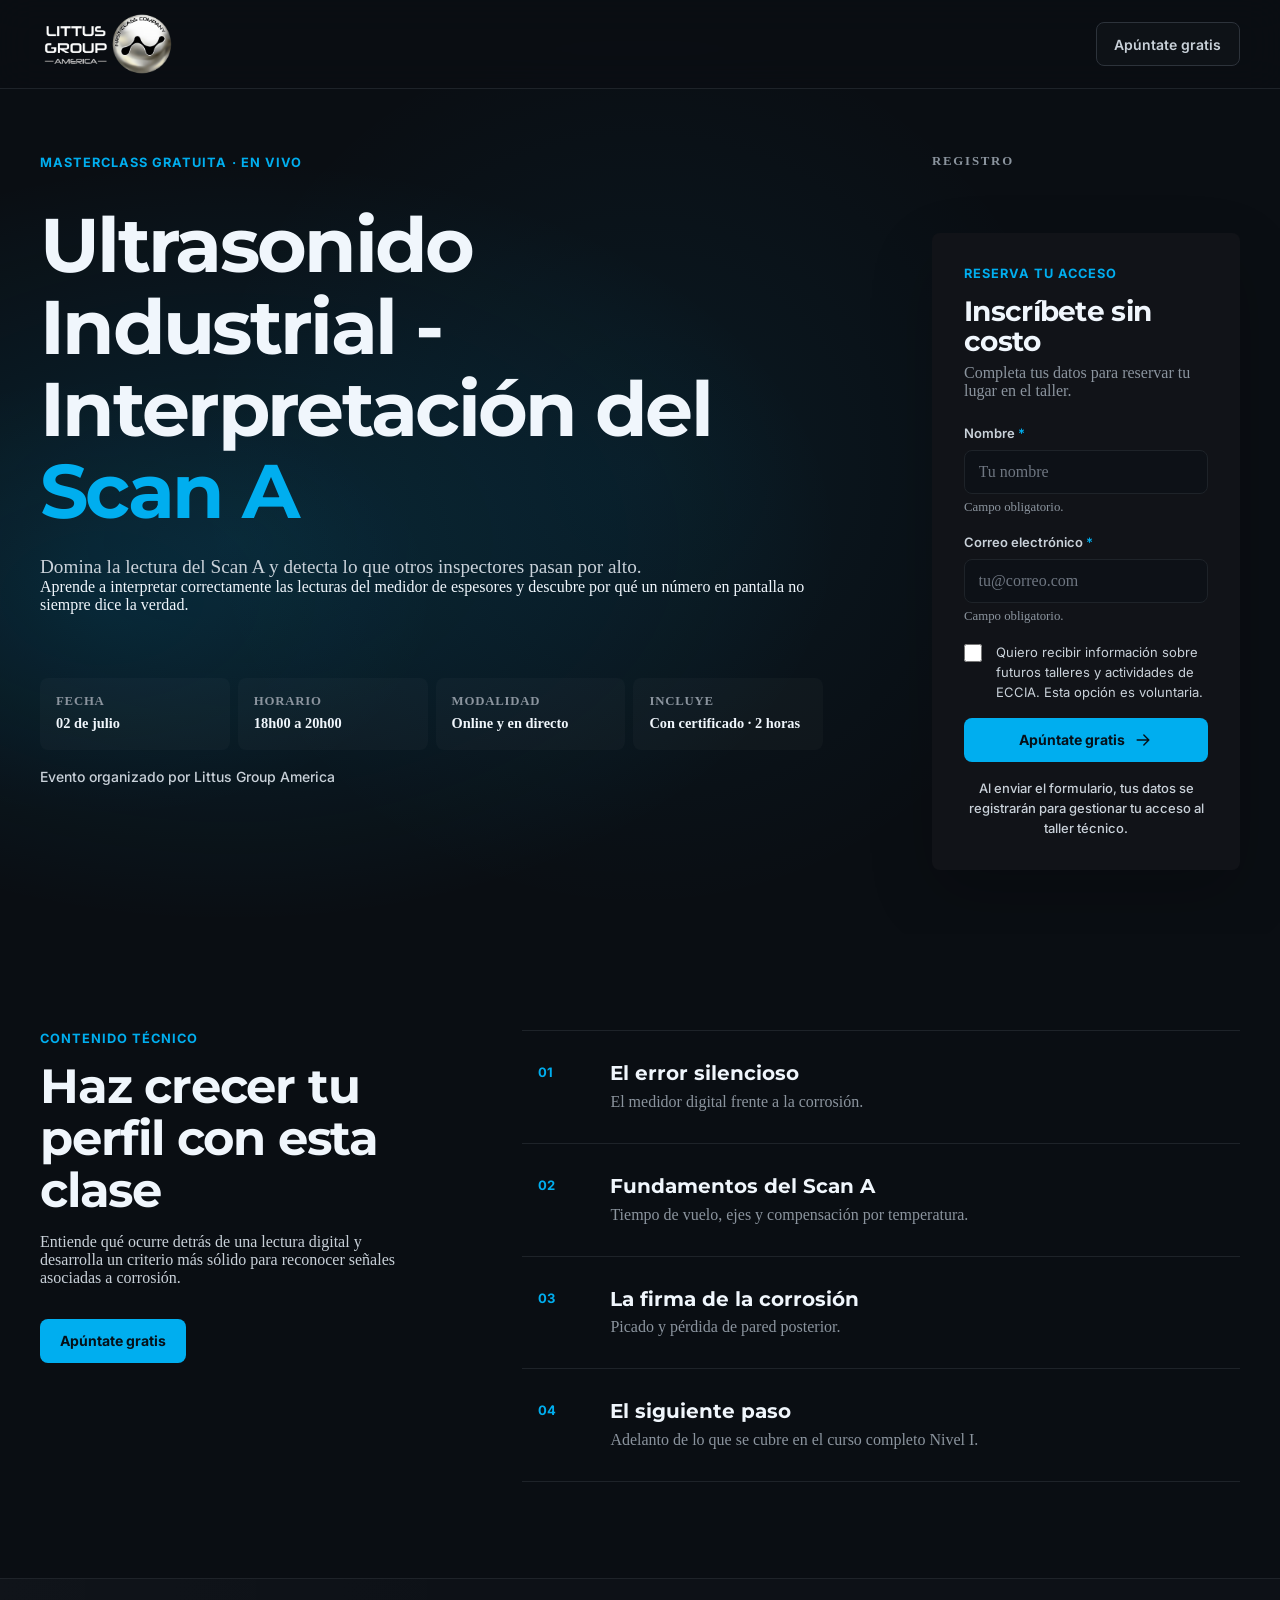
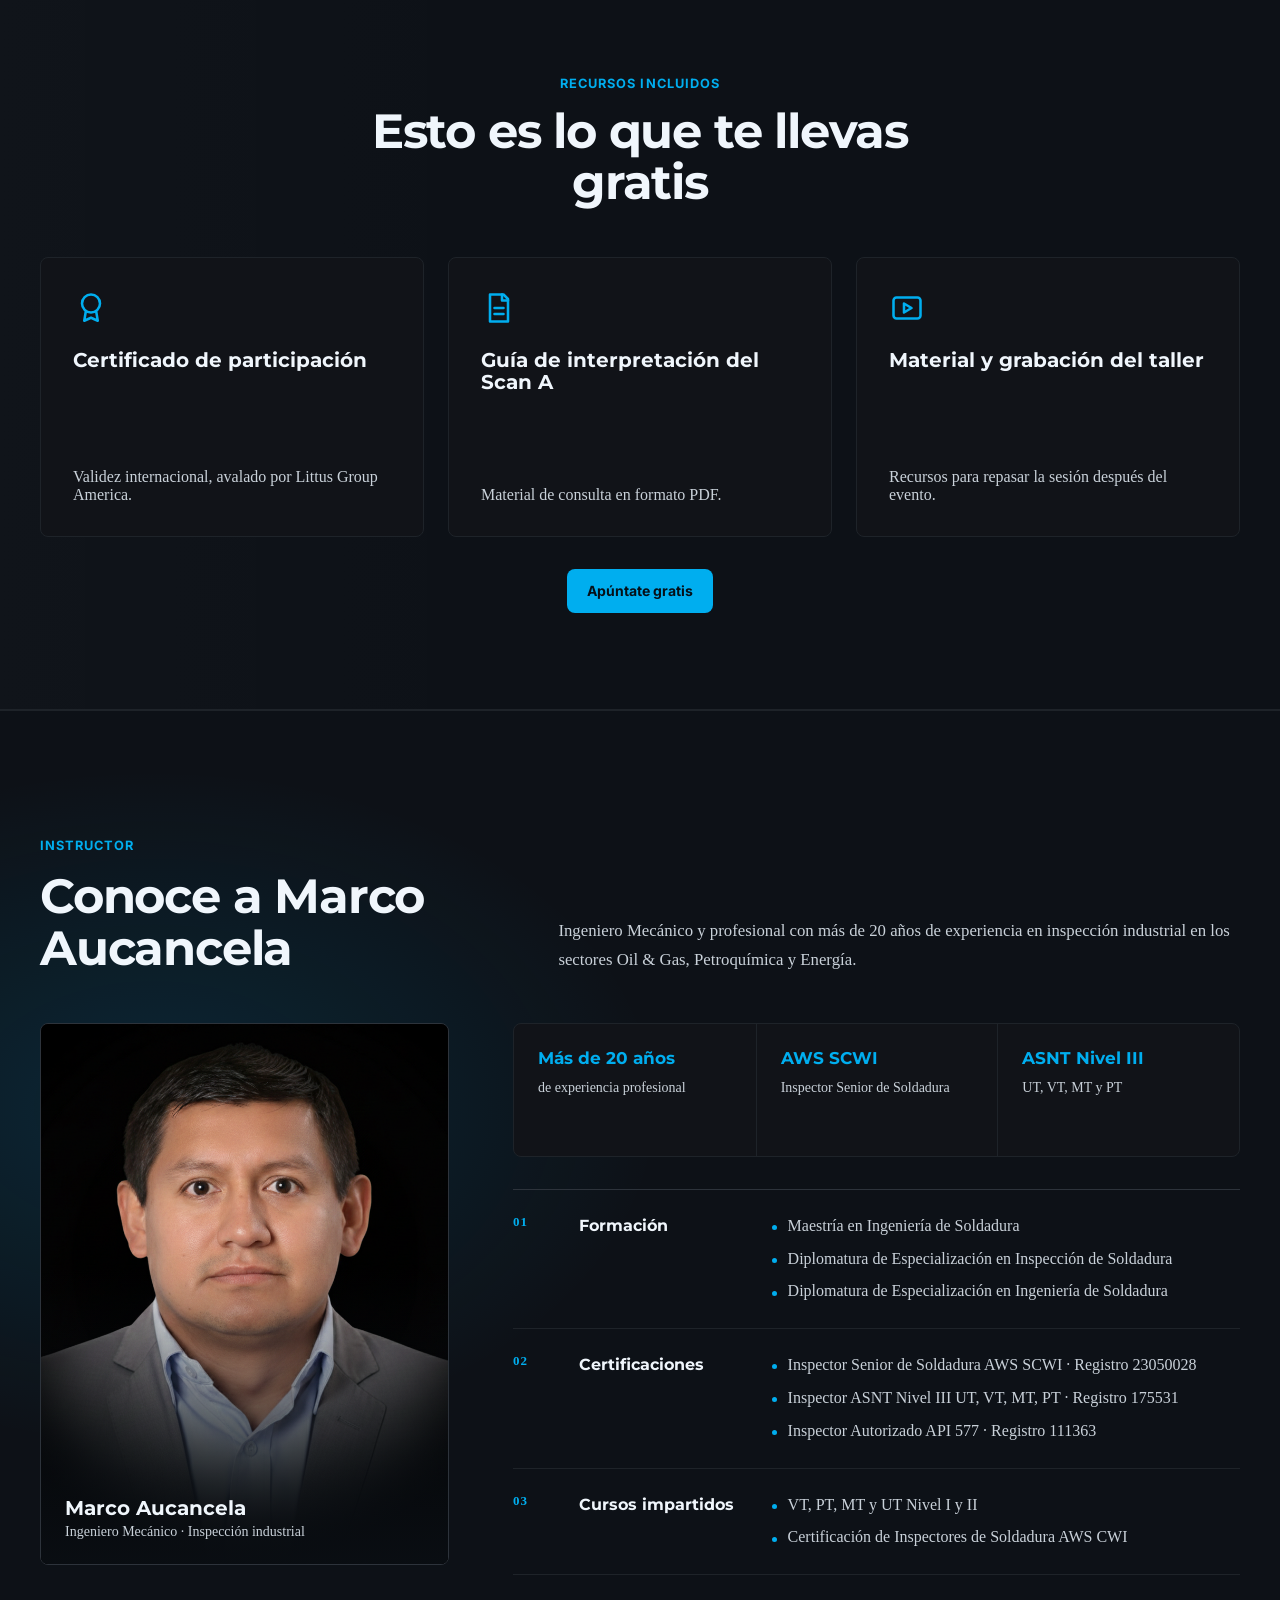
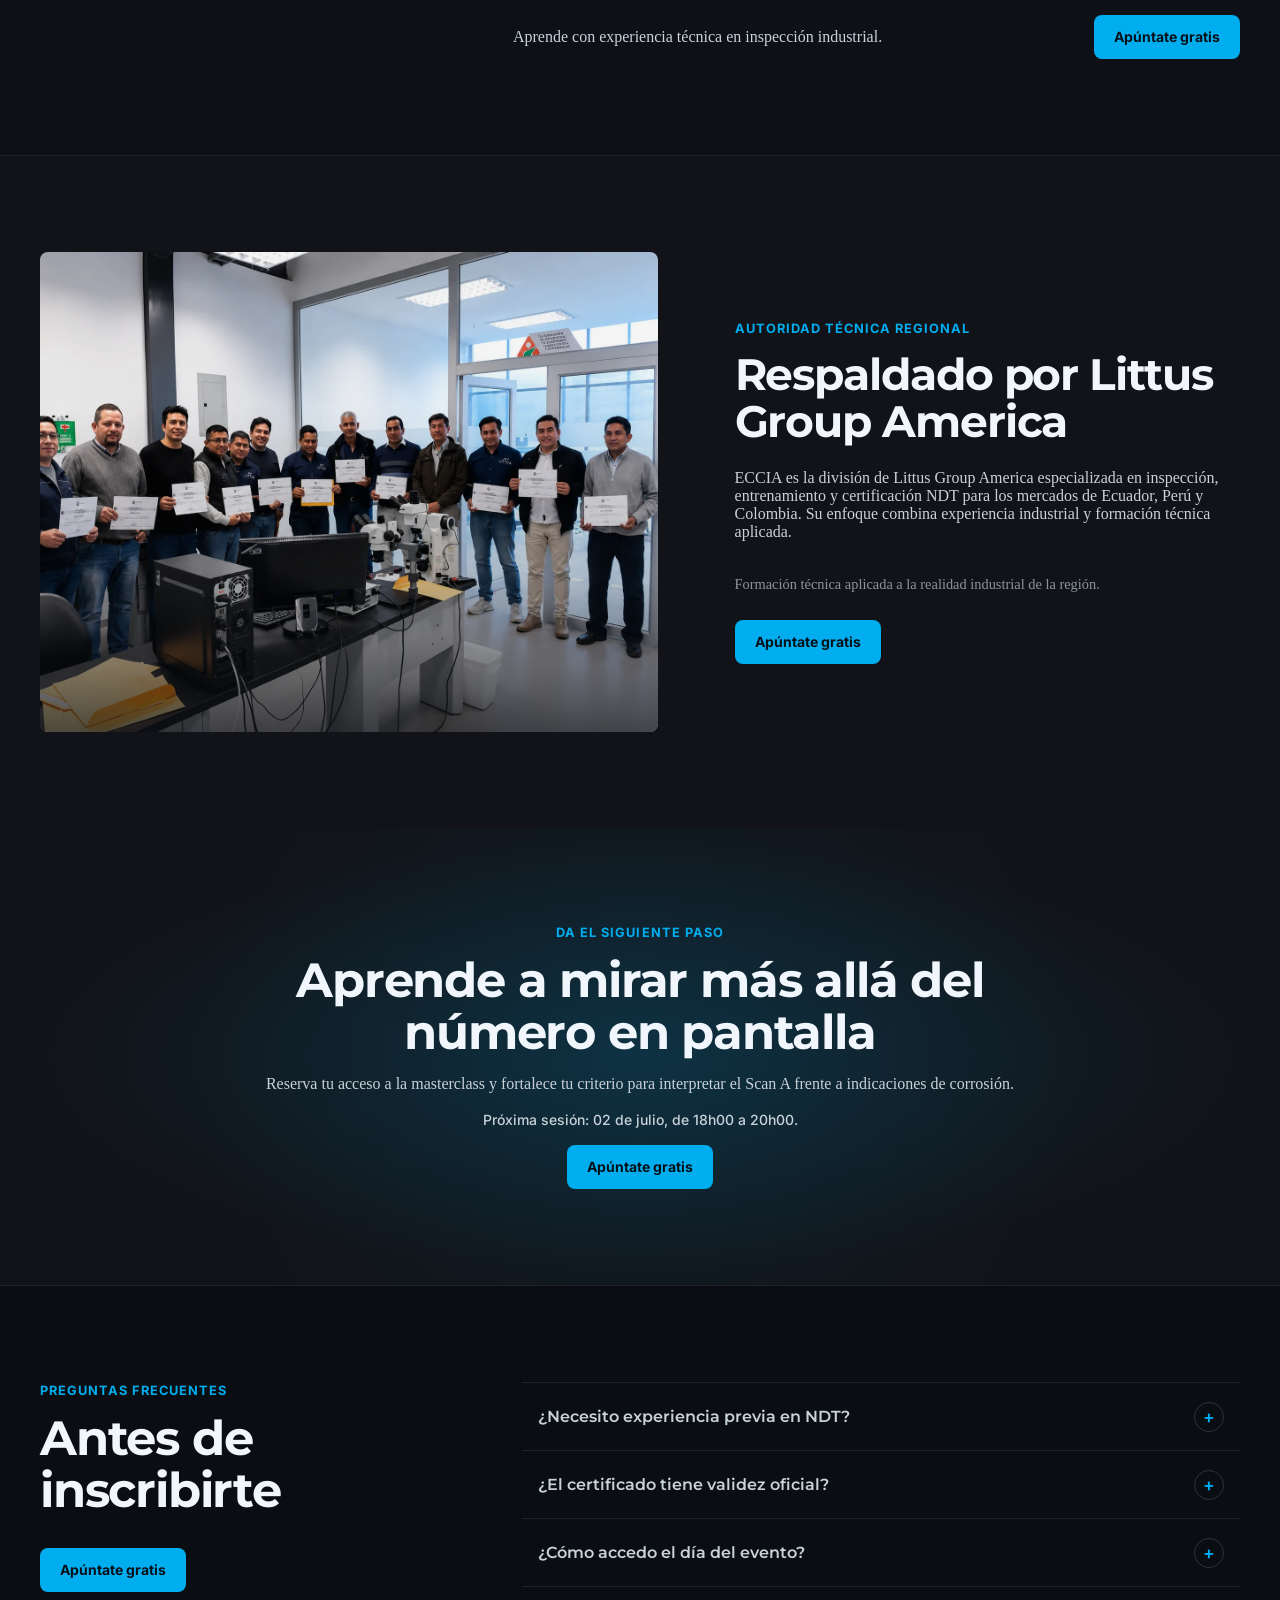
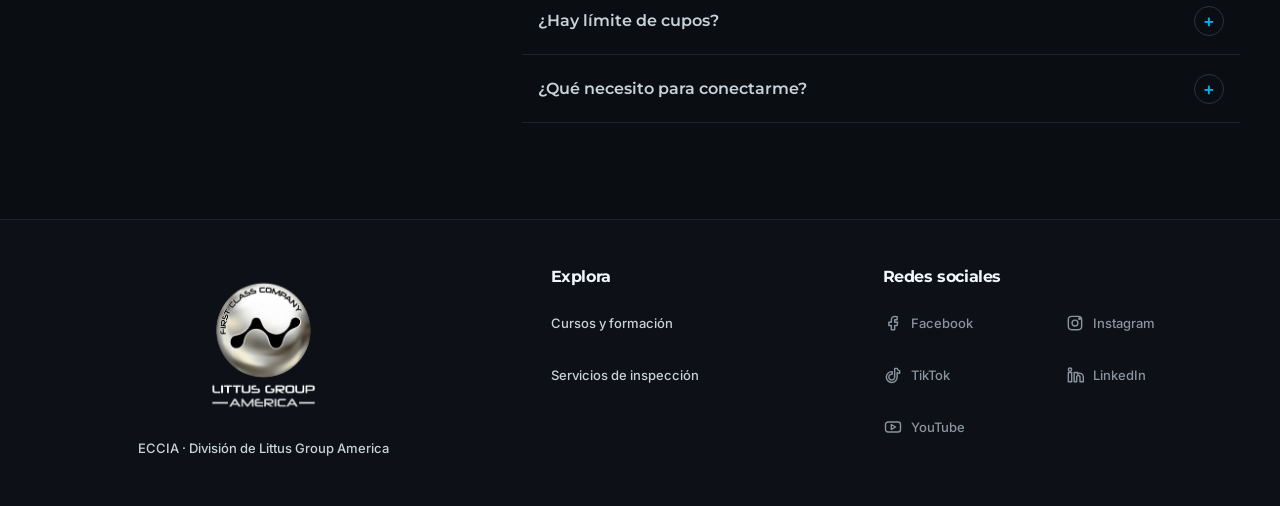
==== public/index.html @ a29306ec "crear clase para logo de footer, centrar en el div" ====
<!doctype html>
<html lang="es">
  <head>
    <meta charset="UTF-8" />
    <meta name="viewport" content="width=device-width, initial-scale=1" />
    <meta
      name="description"
      content="Ultrasonido - Interpretación del Scan A: taller técnico gratuito de ECCIA sobre medición de espesores frente a corrosión."
    />
    <title>Masterclass Ultrasonido</title>
    <link rel="icon" href="brand/assets/logo.ico" />
    <link rel="preconnect" href="https://fonts.googleapis.com" />
    <link rel="preconnect" href="https://fonts.gstatic.com" crossorigin />
    <link
      href="https://fonts.googleapis.com/css2?family=Inter:wght@400;500;600;700&family=Montserrat:wght@600;700;800&family=Lato:wght@300;400;700&display=swap"
      rel="stylesheet"
    />
    <link rel="stylesheet" href="brand/tokens.css" />
    <link rel="stylesheet" href="brand/components.css" />
    <link rel="stylesheet" href="styles.css" />
    <script src="app.js" defer></script>
  </head>
  <body>
    <a class="skip-link" href="#contenido-principal">Saltar al contenido</a>

    <header class="site-header">
      <div class="container header-inner">
        <a class="brand-mark" href="#hero" aria-label="ECCIA, inicio">
          <img
            class="brand-logo"
            src="brand/assets/logo-dark2.png"
            alt="ECCIA, división de Littus Group America"
            width="300"
            height="112"
          />
        </a>
        <a class="btn-secondary header-cta" href="#inscripcion">Apúntate gratis</a>
      </div>
    </header>

    <main id="contenido-principal" tabindex="-1">
      <section class="hero hero-surface spotlight" id="hero" data-spotlight>
        <div class="container hero-editorial">
          <div class="hero-copy">
            <p class="section-eyebrow">Masterclass gratuita · En vivo</p>
            <div class="hero-title-lockup">
              <h1>Ultrasonido Industrial - Interpretación del <span>Scan A</span></h1>
              <p class="hero-lead">
                Domina la lectura del Scan A y detecta lo que otros inspectores
                pasan por alto.
              </p>
              <p>
                Aprende a interpretar correctamente las lecturas del medidor de
                espesores y descubre por qué un número en pantalla no siempre
                dice la verdad.
              </p>
            </div>

            <ul class="hero-metrics" aria-label="Datos principales del taller técnico">
              <li>
                <span>Fecha</span>
                <strong>02 de julio</strong>
              </li>
              <li>
                <span>Horario</span>
                <strong>18h00 a 20h00</strong>
              </li>
              <li>
                <span>Modalidad</span>
                <strong>Online y en directo</strong>
              </li>
              <li>
                <span>Incluye</span>
                <strong>Con certificado · 2 horas</strong>
              </li>
            </ul>
            <p class="authority-line">Evento organizado por Littus Group America</p>
          </div>

          <aside class="registration-rail" aria-labelledby="form-title">
            <div class="registration-card">
              <p class="form-kicker">Reserva tu acceso</p>
              <h2 id="form-title">Inscríbete sin costo</h2>
              <p>Completa tus datos para reservar tu lugar en el taller.</p>

              <form id="inscripcion" aria-describedby="form-note" novalidate>
                <div class="field">
                  <label for="nombre">
                    Nombre <span class="required-mark" aria-hidden="true">*</span>
                  </label>
                  <input
                    class="input"
                    id="nombre"
                    name="nombre"
                    type="text"
                    autocomplete="name"
                    aria-describedby="nombre-help"
                    placeholder="Tu nombre"
                    required
                  />
                  <p class="field-help" id="nombre-help">Campo obligatorio.</p>
                </div>
                <div class="field">
                  <label for="correo">
                    Correo electrónico
                    <span class="required-mark" aria-hidden="true">*</span>
                  </label>
                  <input
                    class="input"
                    id="correo"
                    name="correo"
                    type="email"
                    autocomplete="email"
                    aria-describedby="correo-help"
                    placeholder="tu@correo.com"
                    required
                  />
                  <p class="field-help" id="correo-help">Campo obligatorio.</p>
                </div>
                <label class="consent-field" for="marketing-consent">
                  <input
                    id="marketing-consent"
                    name="marketing_consent"
                    type="checkbox"
                  />
                  <span>
                    Quiero recibir información sobre futuros talleres y
                    actividades de ECCIA. Esta opción es voluntaria.
                  </span>
                </label>
                <button class="btn-primary submit-button" type="submit">
                  Apúntate gratis
                  <svg aria-hidden="true" viewBox="0 0 24 24"><path d="M5 12h14M13 6l6 6-6 6"/></svg>
                </button>
                <p class="form-note" id="form-note">
                  Al enviar el formulario, tus datos se registrarán para
                  gestionar tu acceso al taller técnico.
                </p>
              </form>
              <div
                class="form-status"
                role="status"
                aria-live="polite"
                tabindex="-1"
                hidden
              ></div>
            </div>
          </aside>
        </div>
      </section>

      <section class="section" id="perfil">
        <div class="container split-layout">
          <div class="section-heading">
            <p class="section-eyebrow">Contenido técnico</p>
            <h2>Haz crecer tu perfil con esta clase</h2>
            <p>
              Entiende qué ocurre detrás de una lectura digital y desarrolla
              un criterio más sólido para reconocer señales asociadas a
              corrosión.
            </p>
            <a class="btn-primary" href="#inscripcion">Apúntate gratis</a>
          </div>
          <ol class="topic-list">
            <li>
              <span>01</span>
              <div>
                <h3>El error silencioso</h3>
                <p>El medidor digital frente a la corrosión.</p>
              </div>
            </li>
            <li>
              <span>02</span>
              <div>
                <h3>Fundamentos del Scan A</h3>
                <p>Tiempo de vuelo, ejes y compensación por temperatura.</p>
              </div>
            </li>
            <li>
              <span>03</span>
              <div>
                <h3>La firma de la corrosión</h3>
                <p>Picado y pérdida de pared posterior.</p>
              </div>
            </li>
            <li>
              <span>04</span>
              <div>
                <h3>El siguiente paso</h3>
                <p>Adelanto de lo que se cubre en el curso completo Nivel I.</p>
              </div>
            </li>
          </ol>
        </div>
      </section>

      <section class="section section-alt" id="beneficios">
        <div class="container">
          <div class="section-heading centered">
            <p class="section-eyebrow">Recursos incluidos</p>
            <h2>Esto es lo que te llevas gratis</h2>
          </div>
          <div class="card-grid">
            <article class="tech-card takeaway-card">
              <svg aria-hidden="true" viewBox="0 0 24 24"><path d="M12 15a6 6 0 1 0 0-12 6 6 0 0 0 0 12Z"/><path d="m8.5 14.5-1 6 4.5-2 4.5 2-1-6"/></svg>
              <h3>Certificado de participación</h3>
              <p>Validez internacional, avalado por Littus Group America.</p>
            </article>
            <article class="tech-card takeaway-card">
              <svg aria-hidden="true" viewBox="0 0 24 24"><path d="M6 3h9l3 3v15H6Z"/><path d="M14 3v4h4M9 12h6M9 16h6"/></svg>
              <h3>Guía de interpretación del Scan A</h3>
              <p>Material de consulta en formato PDF.</p>
            </article>
            <article class="tech-card takeaway-card">
              <svg aria-hidden="true" viewBox="0 0 24 24"><rect x="3" y="5" width="18" height="14" rx="2"/><path d="m10 9 5 3-5 3Z"/></svg>
              <h3>Material y grabación del taller</h3>
              <p>Recursos para repasar la sesión después del evento.</p>
            </article>
          </div>
          <div class="section-cta"><a class="btn-primary" href="#inscripcion">Apúntate gratis</a></div>
        </div>
      </section>

      <section class="section instructor-section" id="instructor">
        <div class="container">
          <div class="instructor-intro">
            <p class="section-eyebrow">Instructor</p>
            <h2>Conoce a Marco Aucancela</h2>
            <p class="speaker-lead">
              Ingeniero Mecánico y profesional con más de 20 años de
              experiencia en inspección industrial en los sectores Oil &amp;
              Gas, Petroquímica y Energía.
            </p>
          </div>

          <div class="speaker-layout">
            <figure class="speaker-photo">
              <img
                src="src/foto_instructor.png"
                alt="Marco Aucancela, instructor de Ultrasonido - Interpretación del Scan A"
                width="1024"
                height="1024"
                loading="lazy"
                decoding="async"
              />
              <figcaption class="speaker-identity">
                <strong>Marco Aucancela</strong>
                <span>Ingeniero Mecánico · Inspección industrial</span>
              </figcaption>
            </figure>

            <div class="speaker-content">
              <div class="speaker-highlights" aria-label="Trayectoria destacada">
                <div>
                  <strong>Más de 20 años</strong>
                  <span>de experiencia profesional</span>
                </div>
                <div>
                  <strong>AWS SCWI</strong>
                  <span>Inspector Senior de Soldadura</span>
                </div>
                <div>
                  <strong>ASNT Nivel III</strong>
                  <span>UT, VT, MT y PT</span>
                </div>
              </div>

              <div class="speaker-details">
                <article>
                  <span class="speaker-detail-index">01</span>
                  <h3>Formación</h3>
                  <ul>
                    <li>Maestría en Ingeniería de Soldadura</li>
                    <li>Diplomatura de Especialización en Inspección de Soldadura</li>
                    <li>Diplomatura de Especialización en Ingeniería de Soldadura</li>
                  </ul>
                </article>
                <article>
                  <span class="speaker-detail-index">02</span>
                  <h3>Certificaciones</h3>
                  <ul>
                    <li>Inspector Senior de Soldadura AWS SCWI · Registro 23050028</li>
                    <li>Inspector ASNT Nivel III UT, VT, MT, PT · Registro 175531</li>
                    <li>Inspector Autorizado API 577 · Registro 111363</li>
                  </ul>
                </article>
                <article>
                  <span class="speaker-detail-index">03</span>
                  <h3>Cursos impartidos</h3>
                  <ul>
                    <li>VT, PT, MT y UT Nivel I y II</li>
                    <li>Certificación de Inspectores de Soldadura AWS CWI</li>
                  </ul>
                </article>
              </div>

              <div class="speaker-action">
                <p>Aprende con experiencia técnica en inspección industrial.</p>
                <a class="btn-primary" href="#inscripcion">Apúntate gratis</a>
              </div>
            </div>
          </div>
        </div>
      </section>

      <section class="section authority-section" id="respaldo">
        <div class="container authority-layout">
          <figure class="authority-media">
            <img
              src="src/portada.webp"
              alt="Participantes de una formación técnica de Littus Group America con sus certificados"
              width="1452"
              height="1086"
              loading="lazy"
              decoding="async"
            />
          </figure>
          <div class="authority-copy">
            <p class="section-eyebrow">Autoridad técnica regional</p>
            <h2>Respaldado por Littus Group America</h2>
            <p>
              ECCIA es la división de Littus Group America especializada en
              inspección, entrenamiento y certificación NDT para los mercados
              de Ecuador, Perú y Colombia. Su enfoque combina experiencia
              industrial y formación técnica aplicada.
            </p>
            <div class="authority-action">
              <p>Formación técnica aplicada a la realidad industrial de la región.</p>
              <a class="btn-primary" href="#inscripcion">Apúntate gratis</a>
            </div>
          </div>
        </div>
      </section>

      <section class="final-cta spotlight" id="cierre" data-spotlight>
        <div class="container final-cta-inner">
          <p class="section-eyebrow">Da el siguiente paso</p>
          <h2>Aprende a mirar más allá del número en pantalla</h2>
          <p>
            Reserva tu acceso a la masterclass y fortalece tu criterio para
            interpretar el Scan A frente a indicaciones de corrosión.
          </p>
          <p class="pending-inline">
            Próxima sesión: 02 de julio,
            de 18h00 a 20h00.
          </p>
          <a class="btn-primary" href="#inscripcion">Apúntate gratis</a>
        </div>
      </section>

      <section class="section" id="faq">
        <div class="container faq-layout">
          <div class="section-heading">
            <p class="section-eyebrow">Preguntas frecuentes</p>
            <h2>Antes de inscribirte</h2>
            <a class="btn-primary" href="#inscripcion">Apúntate gratis</a>
          </div>
          <div class="faq-list">
            <details>
              <summary>¿Necesito experiencia previa en NDT?</summary>
              <p>
                No se asume dominio avanzado. El contenido introduce los
                fundamentos necesarios para comprender la lectura del Scan A.
              </p>
            </details>
            <details>
              <summary>¿El certificado tiene validez oficial?</summary>
              <p>
                Sí. Tiene validez internacional y está avalado por Littus Group
                America.
              </p>
            </details>
            <details>
              <summary>¿Cómo accedo el día del evento?</summary>
              <p>
                La transmisión será por el canal de YouTube.
                <a
                  href="https://www.youtube.com/live/yW3OQFl76kg?si=F1X3As2vkM9lQ6v_"
                  target="_blank"
                  rel="noopener noreferrer"
                >Abre o guarda el live programado</a>.
              </p>
            </details>
            <details>
              <summary>¿Hay límite de cupos?</summary>
              <p>
                Este taller técnico no tiene límite de cupos. Tu registro nos
                permite confirmar tu participación y enviarte información operativa.
              </p>
            </details>
            <details>
              <summary>¿Qué necesito para conectarme?</summary>
              <p>Solo necesitas una laptop y una conexión estable a internet.</p>
            </details>
          </div>
        </div>
      </section>
    </main>

    <footer aria-label="Información de ECCIA">
      <div class="container footer-inner footer-grid">
        <div class="footer-brand">
          <img
            class="footer-logo"
            src="brand/assets/logo-dark.png"
            alt="ECCIA, división de Littus Group America"
            width="1250"
            height="1251"
            loading="lazy"
          />
          <p>ECCIA · División de Littus Group America</p>
        </div>

        <nav class="footer-navigation" aria-label="Sitios de Littus Group">
          <h2>Explora</h2>
          <ul>
            <li><a href="https://cursos.littusgroup.com" target="_blank" rel="noopener noreferrer">Cursos y formación</a></li>
            <li><a href="https://littusgroup.com" target="_blank" rel="noopener noreferrer">Servicios de inspección</a></li>
          </ul>
        </nav>

        <div class="footer-socials" aria-labelledby="footer-socials-title">
          <h2 id="footer-socials-title">Redes sociales</h2>
          <!-- Sustituir cada span por un enlace cuando ECCIA proporcione la URL oficial. -->
          <ul>
            <li><a class="social-placeholder" href="https://www.facebook.com/profile.php?id=61587063107514" target="_blank" rel="noopener noreferrer" aria-label="Facebook"><svg viewBox="0 0 24 24" aria-hidden="true"><path d="M14 8h3V4.5A15 15 0 0 0 14.4 4C11.8 4 10 5.6 10 8.6V11H7v4h3v5h4v-5h3l.5-4H14V8.8c0-.6.2-.8 0-.8Z"/></svg><span>Facebook</span></a></li>
            <li><a class="social-placeholder" href="https://www.instagram.com/littus_group/" target="_blank" rel="noopener noreferrer" aria-label="Instagram"><svg viewBox="0 0 24 24" aria-hidden="true"><rect x="4" y="4" width="16" height="16" rx="4"/><circle cx="12" cy="12" r="3.5"/><circle cx="17.5" cy="6.5" r="1"/></svg><span>Instagram</span></a></li>
            <li><a class="social-placeholder" href="https://www.tiktok.com/@littus.group.amer" target="_blank" rel="noopener noreferrer" aria-label="TikTok"><svg viewBox="0 0 24 24" aria-hidden="true"><path d="M14 4v10.5a3.5 3.5 0 1 1-3-3.46V8a6.5 6.5 0 1 0 6 6.48V9.2A7 7 0 0 0 20 10V7a4 4 0 0 1-3-3h-3Z"/></svg><span>TikTok</span></a</li>
            <li><a class="social-placeholder" href="https://www.linkedin.com/company/littusgroup/" target="_blank" rel="noopener noreferrer" aria-label="LinkedIn"><svg viewBox="0 0 24 24" aria-hidden="true"><rect x="4" y="9" width="4" height="11"/><circle cx="6" cy="5.5" r="2"/><path d="M11 9h4v1.7A4.5 4.5 0 0 1 22 14.5V20h-4v-5c0-1.5-.7-2.5-2-2.5s-2 1-2 2.5v5h-3V9Z"/></svg><span>LinkedIn</span></a></li>
            <li><a class="social-placeholder" href="https://www.youtube.com/channel/UCc3CD79QwzmX-AVZ5NOx-8Q" target="_blank" rel="noopener noreferrer" aria-label="YouTube"><svg viewBox="0 0 24 24" aria-hidden="true"><rect x="3" y="6" width="18" height="12" rx="3"/><path d="m10 9 5 3-5 3V9Z"/></svg><span>YouTube</span></a></li>
          </ul>
        </div>
      </div>
    </footer>

    <dialog
      class="registration-modal"
      id="registration-success-modal"
      role="dialog"
      aria-modal="true"
      aria-labelledby="registration-success-title"
      aria-describedby="registration-success-description"
    >
      <div class="registration-modal__dialog">
        <button class="registration-modal__close" type="button" data-modal-close aria-label="Cerrar confirmación">
          <svg viewBox="0 0 24 24" aria-hidden="true"><path d="m6 6 12 12M18 6 6 18" /></svg>
        </button>
        <p class="section-eyebrow">Inscripción confirmada</p>
        <h2 id="registration-success-title">Ya tienes los accesos del taller</h2>
        <p id="registration-success-description">
          Únete a la comunidad para recibir avisos operativos y guarda el live programado.
        </p>
        <div class="registration-modal__actions">
          <a class="btn-primary" data-modal-primary href="https://chat.whatsapp.com/EnFIAc8hBNc5Xn4jufjeGD" target="_blank" rel="noopener noreferrer">Unirme a la comunidad de WhatsApp</a>
          <a class="btn-secondary" href="https://www.youtube.com/live/yW3OQFl76kg?si=F1X3As2vkM9lQ6v_" target="_blank" rel="noopener noreferrer">Abrir o guardar el live</a>
        </div>
      </div>
    </dialog>

    <a class="mobile-cta" href="#inscripcion">Apúntate gratis</a>
  </body>
</html>
---- public/brand/tokens.css ----
/* Sincronizado desde brands/eccia/tokens.json. */
:root {
  --eccia-bg: #0A0E13;
  --eccia-bg-soft: #0D1117;
  --eccia-surface: #111318;
  --eccia-surface-raised: #151922;
  --eccia-border: #1E2329;
  --eccia-border-strong: #2D333B;
  --eccia-accent: #00AEEF;
  --eccia-accent-hover: #1DBFF5;
  --eccia-accent-soft: rgba(0, 174, 239, 0.10);
  --eccia-accent-glow: rgba(0, 174, 239, 0.14);
  --eccia-text: #F0F6FC;
  --eccia-text-soft: #C9D1D9;
  --eccia-muted: #8B949E;
  --eccia-subtle: #6E7681;
  --eccia-success: #3FB950;
  --eccia-warning: #D29922;
  --eccia-error: #F85149;
  --eccia-navy-secondary: #1E3A8A;
  --eccia-fallback-icon-gradient: linear-gradient(145deg, #D8DEE9, #FFFFFF 42%, #A7B0BC);
  --eccia-fallback-icon-text: #0A0E13;
  --font-display: Montserrat, system-ui, sans-serif;
  --font-body: Inter, system-ui, sans-serif;
  --font-detail: Lato, system-ui, sans-serif;
  --eccia-layout-container-max-width: 1200px;
  --eccia-layout-radius: 8px;
  --eccia-layout-radius-pill: 999px;
  --eccia-layout-radius-max-structural: 8px;
  --space-2xs: 4px;
  --space-xs: 8px;
  --space-sm: 12px;
  --space-md: 16px;
  --space-lg: 24px;
  --space-xl: 32px;
  --space-2xl: 48px;
  --space-3xl: 64px;
  --space-4xl: 96px;
}
---- public/brand/components.css ----
/*
  Componentes de referencia — estética ECCIA.
  Estos snippets ASUMEN que las variables CSS de tokens.json ya están
  generadas en el proyecto (ver apply-brand.sh). No redefinen valores aquí.

  Esto es referencia para copiar/adaptar, no un framework a importar entero.
*/

/* ---------- Logo ---------- */

.brand-mark {
  display: inline-flex;
  align-items: center;
  gap: 0.875rem;
  min-inline-size: max-content;
}

.brand-logo {
  display: block;
  block-size: clamp(2.75rem, 4vw, 4rem);
  inline-size: auto;
  max-inline-size: min(18rem, 42vw);
  object-fit: contain;
  flex: 0 0 auto;
}

.hero .brand-logo {
  block-size: clamp(4.5rem, 8vw, 7rem);
  max-inline-size: min(28rem, 70vw);
}

.brand-icon {
  display: block;
  block-size: clamp(1.75rem, 3vw, 2.5rem);
  inline-size: auto;
  object-fit: contain;
  flex: 0 0 auto;
}

@media (max-width: 640px) {
  .brand-logo {
    block-size: clamp(2.25rem, 10vw, 3rem);
    max-inline-size: 72vw;
  }
  .hero .brand-logo {
    block-size: clamp(3.25rem, 16vw, 5rem);
  }
}

/* Wordmark fallback — usar SOLO si los archivos de logo aún no existen */
.brand-fallback-icon {
  inline-size: 48px;
  block-size: 48px;
  border-radius: 8px;
  display: grid;
  place-items: center;
  background: var(--eccia-fallback-icon-gradient);
  color: var(--eccia-fallback-icon-text);
  font-family: var(--font-display);
  font-weight: 800;
  font-size: 1.125rem;
  letter-spacing: -0.04em;
}

.brand-copy { display: grid; gap: 0.15rem; }

.brand-name {
  font-family: var(--font-display);
  font-weight: 800;
  font-size: 0.92rem;
  letter-spacing: 0.1em;
  text-transform: uppercase;
  color: var(--eccia-text);
  line-height: 1;
}

.brand-owner {
  font-family: var(--font-body);
  font-size: 0.75rem;
  font-weight: 500;
  color: var(--eccia-muted);
  line-height: 1.15;
}

/* ---------- Botones ---------- */

.btn-primary {
  display: inline-flex;
  align-items: center;
  justify-content: center;
  min-height: 44px;
  padding: 0.75rem 1.25rem;
  border: 0;
  border-radius: 8px;
  background: var(--eccia-accent);
  color: #061018;
  font-family: var(--font-body);
  font-size: 0.875rem;
  font-weight: 700;
  line-height: 1;
  text-decoration: none;
  cursor: pointer;
  transition: transform 160ms ease, background 160ms ease, box-shadow 160ms ease;
}
.btn-primary:hover { background: var(--eccia-accent-hover); box-shadow: 0 0 0 4px var(--eccia-accent-soft); }
.btn-primary:active { transform: translateY(1px); }
.btn-primary:focus-visible { outline: 2px solid var(--eccia-accent); outline-offset: 3px; }

.btn-secondary {
  display: inline-flex;
  align-items: center;
  justify-content: center;
  min-height: 44px;
  padding: 0.75rem 1.1rem;
  border: 1px solid var(--eccia-border-strong);
  border-radius: 8px;
  background: rgba(255,255,255,0.02);
  color: var(--eccia-text-soft);
  font-family: var(--font-body);
  font-size: 0.875rem;
  font-weight: 600;
  text-decoration: none;
  cursor: pointer;
  transition: border-color 160ms ease, color 160ms ease, background 160ms ease;
}
.btn-secondary:hover { border-color: rgba(0,174,239,0.42); color: var(--eccia-text); background: rgba(0,174,239,0.05); }
.btn-secondary:focus-visible { outline: 2px solid var(--eccia-accent); outline-offset: 3px; }

/* ---------- Card técnica ---------- */

.tech-card {
  border: 1px solid var(--eccia-border);
  border-radius: 8px;
  background:
    linear-gradient(180deg, rgba(255,255,255,0.035), rgba(255,255,255,0.015)),
    var(--eccia-surface);
  padding: clamp(1.25rem, 3vw, 2rem);
}

/* ---------- Input ---------- */

.field { display: grid; gap: 0.5rem; }
.field label { color: var(--eccia-muted); font-size: 0.75rem; font-weight: 600; }

.input {
  min-height: 44px;
  width: 100%;
  border: 1px solid var(--eccia-border);
  border-radius: 8px;
  background: var(--eccia-bg-soft);
  color: var(--eccia-text);
  font: inherit;
  padding: 0.7rem 0.85rem;
  outline: none;
  transition: border-color 160ms ease, box-shadow 160ms ease;
}
.input::placeholder { color: var(--eccia-subtle); }
.input:focus { border-color: var(--eccia-accent); box-shadow: 0 0 0 3px var(--eccia-accent-soft); }

/* ---------- Section eyebrow ---------- */

.section-eyebrow {
  color: var(--eccia-accent);
  font-size: 0.72rem;
  font-weight: 800;
  letter-spacing: 0.14em;
  text-transform: uppercase;
}

/* ---------- Patrones visuales: orb técnico ---------- */
/* Regla: lado opuesto al contenido, no compite con texto, máx 2 orbs visibles por pantalla, sin multicolor */

.hero-surface {
  background:
    radial-gradient(ellipse 70% 60% at 18% 58%, var(--eccia-accent-glow), transparent 68%),
    radial-gradient(ellipse 42% 38% at 8% 64%, rgba(0,174,239,0.07), transparent 62%),
    var(--eccia-bg);
}

/* ---------- Dot grid técnico ---------- */
/* Regla: usar en hero/fondos amplios, no detrás de texto pequeño sin overlay, no en formularios densos */

.dot-grid {
  position: relative;
  background-image: radial-gradient(circle, rgba(201,209,217,0.16) 1px, transparent 1px);
  background-size: 28px 28px;
}
.dot-grid::after {
  content: "";
  position: absolute;
  inset: 0;
  pointer-events: none;
  background: radial-gradient(ellipse 70% 55% at var(--mx, 22%) var(--my, 55%), rgba(0,174,239,0.11), transparent 66%);
}

/* ---------- Spotlight interactivo ---------- */
/* Regla: solo secciones de impacto, simplificar en mobile, respetar prefers-reduced-motion */

.spotlight { position: relative; overflow: hidden; }
.spotlight::before {
  content: "";
  position: absolute;
  inset: 0;
  pointer-events: none;
  background: radial-gradient(620px circle at var(--mx, 50%) var(--my, 50%), rgba(0,174,239,0.07), transparent 72%);
}
/* JS requerido:
const spotlight = document.querySelector('[data-spotlight]');
if (spotlight) {
  spotlight.addEventListener('pointermove', (event) => {
    const rect = spotlight.getBoundingClientRect();
    spotlight.style.setProperty('--mx', `${event.clientX - rect.left}px`);
    spotlight.style.setProperty('--my', `${event.clientY - rect.top}px`);
  });
}
*/

/* ---------- Línea técnica SVG (timelines, procesos NDT) ---------- */

.trace-path {
  stroke-dasharray: 1000;
  stroke-dashoffset: 1000;
  animation: trace 1.8s cubic-bezier(0.4, 0, 0.2, 1) forwards;
}
@keyframes trace { to { stroke-dashoffset: 0; } }

/* ---------- Motion: accesibilidad obligatoria ---------- */
/* Esto NO es específico de ECCIA — es buena práctica universal.
   Se incluye aquí solo porque los patrones de arriba la requieren. */

@media (prefers-reduced-motion: reduce) {
  *, *::before, *::after {
    animation-duration: 0.001ms !important;
    animation-iteration-count: 1 !important;
    scroll-behavior: auto !important;
    transition-duration: 0.001ms !important;
  }
}
---- public/styles.css ----
* { box-sizing: border-box; }
html { scroll-behavior: smooth; }
body {
  margin: 0;
  background: var(--eccia-bg);
  color: var(--eccia-text);
  font-family: var(--font-body);
  line-height: 1.7;
  font-synthesis: none;
  -webkit-font-smoothing: antialiased;
  text-rendering: optimizeLegibility;
}
body, button, input { font: inherit; }
a { color: inherit; }
img { max-width: 100%; height: auto; }
svg { fill: none; stroke: currentColor; stroke-width: 1.7; stroke-linecap: round; stroke-linejoin: round; }
h1, h2, h3, p { margin-top: 0; }
h1, h2, h3 { font-family: var(--font-display); line-height: 1.08; }
h1 { margin-bottom: var(--space-lg); font-size: clamp(2.75rem, 7vw, 4.75rem); letter-spacing: -0.035em; }
h1 span { color: var(--eccia-accent); }
h2 { margin-bottom: var(--space-md); font-size: clamp(2rem, 4vw, 3rem); letter-spacing: -0.025em; }
h3 { margin-bottom: var(--space-xs); font-size: 1.25rem; }
.skip-link { position: fixed; z-index: 100; top: var(--space-md); left: var(--space-md); padding: var(--space-sm) var(--space-md); border-radius: var(--eccia-layout-radius); background: var(--eccia-accent); color: #061018; font-weight: 700; text-decoration: none; transform: translateY(calc(-100% - 2rem)); transition: transform 160ms ease; }
.skip-link:focus { transform: translateY(0); }
:focus-visible { outline: 2px solid var(--eccia-accent); outline-offset: 3px; }
main:focus { outline: none; }
section[id] { scroll-margin-top: 104px; }
.container { width: min(calc(100% - 2rem), var(--eccia-layout-container-max-width)); margin-inline: auto; }
.site-header {
  position: fixed;
  z-index: 10;
  inset: 0 0 auto;
  border-bottom: 1px solid var(--eccia-border);
  background: rgba(10, 14, 19, 0.9);
  backdrop-filter: blur(18px);
}
.header-inner { min-height: 88px; display: flex; align-items: center; justify-content: space-between; gap: var(--space-lg); }
.header-inner .brand-logo { block-size: 68px; }
.hero { position: relative; overflow: hidden; min-height: 100svh; padding: 154px 0 var(--space-3xl); }
.hero-editorial { position: relative; z-index: 2; display: grid; grid-template-columns: minmax(0, 1fr) minmax(300px, 340px); gap: clamp(var(--space-2xl), 6vw, var(--space-4xl)); align-items: start; }
.hero-copy { min-width: 0; }
.hero-title-lockup { max-width: 920px; margin-top: var(--space-xl); }
.hero-title-lockup h1 { max-width: 920px; margin-bottom: var(--space-lg); }
.hero-lead, .section-heading > p:not(.section-eyebrow), .speaker-lead { color: var(--eccia-text-soft); }
.hero-lead { max-width: 690px; margin-bottom: 0; font-size: clamp(1.05rem, 2vw, 1.2rem); }
.hero-metrics { display: grid; grid-template-columns: repeat(4, minmax(0, 1fr)); gap: var(--space-xs); margin: var(--space-3xl) 0 0; padding: 0; list-style: none; }
.hero-metrics li { display: grid; gap: var(--space-2xs); min-width: 0; padding: var(--space-md); border-radius: var(--eccia-layout-radius); background: rgba(255,255,255,.025); }
.hero-metrics span { color: var(--eccia-muted); font-size: .8rem; font-weight: 600; letter-spacing: .06em; text-transform: uppercase; }
.hero-metrics strong { color: var(--eccia-text); font-size: .9rem; line-height: 1.45; }
.hero .authority-line { margin: var(--space-md) 0 0; }
.benefit-strip { display: flex; flex-wrap: wrap; gap: var(--space-sm) var(--space-lg); margin: 0 0 var(--space-xl); padding: 0; list-style: none; }
.benefit-strip li { display: flex; align-items: center; gap: var(--space-xs); color: var(--eccia-text-soft); font-size: .9rem; font-weight: 600; }
.benefit-strip svg { width: 20px; color: var(--eccia-accent); }
.event-pending { display: inline-grid; gap: 2px; margin-bottom: var(--space-md); padding: var(--space-sm) var(--space-md); border-left: 2px solid var(--eccia-accent); background: var(--eccia-accent-soft); }
.section-eyebrow, .event-pending span, .form-kicker { font-family: var(--font-body); font-size: .8rem; font-weight: 700; line-height: 1.4; letter-spacing: .08em; }
.event-pending span, .form-kicker { color: var(--eccia-accent); text-transform: uppercase; }
.event-pending strong { color: var(--eccia-text-soft); font-size: .85rem; }
.authority-line { margin: 0; color: var(--eccia-text-soft); font-family: var(--font-body); font-size: .875rem; font-weight: 500; line-height: 1.55; }
.registration-rail { position: relative; align-self: stretch; padding-left: var(--space-xl); }
.registration-rail::before { content: "REGISTRO"; display: block; margin-bottom: var(--space-3xl); color: var(--eccia-muted); font-size: .8rem; font-weight: 700; letter-spacing: .14em; }
.registration-card { position: sticky; top: 124px; padding: var(--space-xl); border-radius: var(--eccia-layout-radius); background: var(--eccia-surface); box-shadow: 0 24px 64px rgba(0,0,0,.2); }
.registration-card h2 { margin-bottom: var(--space-xs); font-size: 1.75rem; }
.registration-card > p:not(.form-kicker) { color: var(--eccia-muted); }
form { display: grid; gap: var(--space-md); margin-top: var(--space-lg); }
.submit-button { width: 100%; gap: var(--space-xs); }
.submit-button svg { width: 20px; }
.submit-button:disabled { cursor: wait; opacity: .68; }
.field label { color: var(--eccia-text-soft); font-family: var(--font-body); font-size: .8125rem; font-weight: 600; line-height: 1.4; }
.required-mark { color: var(--eccia-accent); }
.field-help { margin: calc(var(--space-2xs) * -1) 0 0; color: var(--eccia-muted); font-size: .8rem; line-height: 1.45; }
.consent-field { display: grid; grid-template-columns: 20px 1fr; gap: var(--space-sm); align-items: start; color: var(--eccia-text-soft); font-family: var(--font-body); font-size: .8125rem; font-weight: 400; line-height: 1.55; cursor: pointer; }
.consent-field input { width: 18px; height: 18px; margin: 2px 0 0; accent-color: var(--eccia-accent); cursor: pointer; }
.consent-field:focus-within { color: var(--eccia-text); }
.form-note, .form-status { margin: 0; color: var(--eccia-text-soft); font-family: var(--font-body); font-size: .8125rem; font-weight: 500; line-height: 1.55; text-align: center; }
.form-status { margin-top: var(--space-lg); padding: var(--space-lg); border: 1px solid var(--eccia-success); border-radius: var(--eccia-layout-radius); color: var(--eccia-text-soft); background: rgba(63,185,80,.08); }
.form-status strong { display: block; color: var(--eccia-success); }
.form-status[data-state="error"] { border-color: var(--eccia-error); background: rgba(248,81,73,.08); }
.form-status[data-state="error"] strong { color: var(--eccia-error); }
.section { position: relative; padding: clamp(var(--space-3xl), 8vw, var(--space-4xl)) 0; }
.section-alt { border-block: 1px solid var(--eccia-border); background: linear-gradient(90deg, rgba(255,255,255,.012), transparent 40%), var(--eccia-bg-soft); }
.split-layout, .faq-layout { display: grid; grid-template-columns: minmax(260px, .7fr) minmax(0, 1.3fr); gap: clamp(var(--space-2xl), 8vw, var(--space-4xl)); }
.section-heading { max-width: 560px; }
.section-heading .btn-primary { margin-top: var(--space-md); }
.centered { margin: 0 auto var(--space-2xl); text-align: center; }
.topic-list { margin: 0; padding: 0; list-style: none; border-top: 1px solid var(--eccia-border); }
.topic-list li { display: grid; grid-template-columns: 48px 1fr; gap: var(--space-lg); padding: var(--space-xl) var(--space-md); border-bottom: 1px solid var(--eccia-border); transition: background 160ms ease, border-color 160ms ease; }
.topic-list li:hover { border-color: var(--eccia-border-strong); background: var(--eccia-accent-soft); }
.topic-list span { color: var(--eccia-accent); font-family: var(--font-body); font-size: .8125rem; font-weight: 700; line-height: 1.5; }
.topic-list p { margin: 0; color: var(--eccia-muted); }
.card-grid { position: relative; display: grid; grid-template-columns: repeat(3, 1fr); gap: var(--space-lg); }
.card-grid .tech-card { background: var(--eccia-surface); }
.takeaway-card { position: relative; min-height: 280px; display: flex; flex-direction: column; align-items: flex-start; padding: var(--space-xl); transition: background 160ms ease; }
.takeaway-card:hover { background: var(--eccia-surface-raised); }
.takeaway-card > svg { width: 36px; margin-bottom: var(--space-lg); color: var(--eccia-accent); }
.takeaway-card p { margin: auto 0 0; color: var(--eccia-text-soft); }
.section-cta { margin-top: var(--space-xl); text-align: center; }
.instructor-section { position: relative; overflow: hidden; border-block: 1px solid var(--eccia-border); background: radial-gradient(ellipse 55% 45% at 12% 38%, var(--eccia-accent-glow), transparent 72%), var(--eccia-bg-soft); }
.instructor-intro { display: grid; grid-template-columns: minmax(0, .8fr) minmax(300px, 1.2fr); gap: var(--space-3xl); align-items: end; margin-bottom: var(--space-2xl); }
.instructor-intro .section-eyebrow { grid-column: 1 / -1; margin-bottom: calc(var(--space-2xl) * -1); }
.instructor-intro h2, .instructor-intro .speaker-lead { margin-bottom: 0; }
.instructor-intro .speaker-lead { max-width: 680px; font-size: 1.05rem; line-height: 1.75; }
.speaker-layout { display: grid; grid-template-columns: minmax(300px, .72fr) minmax(0, 1.28fr); gap: clamp(var(--space-xl), 5vw, var(--space-3xl)); align-items: start; }
.speaker-photo { position: relative; min-height: 540px; margin: 0; overflow: hidden; border: 1px solid var(--eccia-border-strong); border-radius: var(--eccia-layout-radius); background: var(--eccia-surface); }
.speaker-photo::after { content: ""; position: absolute; inset: 45% 0 0; pointer-events: none; background: linear-gradient(180deg, transparent, rgba(10,14,19,.96)); }
.speaker-photo img { display: block; width: 100%; height: 100%; min-height: 540px; object-fit: cover; object-position: center top; }
.speaker-identity { position: absolute; z-index: 1; inset: auto var(--space-lg) var(--space-lg); display: grid; gap: var(--space-2xs); }
.speaker-identity strong { color: var(--eccia-text); font-family: var(--font-display); font-size: 1.25rem; }
.speaker-identity span { color: var(--eccia-text-soft); font-size: .875rem; font-weight: 500; }
.speaker-content { display: grid; gap: var(--space-xl); }
.speaker-highlights { display: grid; grid-template-columns: repeat(3, 1fr); border: 1px solid var(--eccia-border); border-radius: var(--eccia-layout-radius); background: var(--eccia-surface); }
.speaker-highlights > div { display: grid; align-content: start; gap: var(--space-xs); min-height: 132px; padding: var(--space-lg); }
.speaker-highlights > div + div { border-left: 1px solid var(--eccia-border); }
.speaker-highlights strong { color: var(--eccia-accent); font-family: var(--font-display); font-size: 1.05rem; line-height: 1.25; }
.speaker-highlights span { color: var(--eccia-text-soft); font-size: .875rem; line-height: 1.5; }
.speaker-details { border-top: 1px solid var(--eccia-border-strong); }
.speaker-details article { display: grid; grid-template-columns: 42px minmax(130px, .36fr) minmax(0, 1fr); gap: var(--space-lg); align-items: start; padding: var(--space-lg) 0; border-bottom: 1px solid var(--eccia-border); }
.speaker-detail-index { color: var(--eccia-accent); font-size: .8125rem; font-weight: 700; letter-spacing: .08em; }
.speaker-details h3 { margin: 0; color: var(--eccia-text); font-size: 1rem; line-height: 1.45; }
.speaker-details ul { display: grid; gap: var(--space-xs); margin: 0; padding: 0; color: var(--eccia-text-soft); list-style: none; }
.speaker-details li { position: relative; padding-left: var(--space-md); line-height: 1.55; }
.speaker-details li::before { content: ""; position: absolute; top: .7em; left: 0; width: 5px; height: 5px; border-radius: 50%; background: var(--eccia-accent); }
.speaker-action { display: flex; align-items: center; justify-content: space-between; gap: var(--space-lg); padding-top: var(--space-xs); }
.speaker-action p { max-width: 480px; margin: 0; color: var(--eccia-text-soft); }
.speaker-action .btn-primary { flex: 0 0 auto; }
.authority-section { overflow: hidden; background: var(--eccia-surface); }
.authority-layout { display: grid; grid-template-columns: minmax(0, 1.1fr) minmax(340px, .9fr); gap: clamp(var(--space-2xl), 6vw, var(--space-4xl)); align-items: center; }
.authority-media { position: relative; min-height: 480px; margin: 0; overflow: hidden; border-radius: var(--eccia-layout-radius); background: var(--eccia-bg-soft); }
.authority-media::after { content: ""; position: absolute; inset: 0; pointer-events: none; background: linear-gradient(180deg, rgba(10,14,19,.04) 32%, rgba(10,14,19,.22) 68%, rgba(10,14,19,.72) 100%); }
.authority-media img { display: block; width: 100%; height: 100%; min-height: 480px; object-fit: cover; object-position: center; }
.authority-copy h2 { max-width: 680px; margin-bottom: var(--space-lg); font-size: clamp(1.9rem, 3.4vw, 2.8rem); }
.authority-copy > p:not(.section-eyebrow) { max-width: 680px; margin: 0; color: var(--eccia-text-soft); }
.authority-action { display: grid; gap: var(--space-lg); justify-items: start; margin-top: var(--space-xl); }
.authority-action p { margin: 0; color: var(--eccia-muted); font-size: .9rem; line-height: 1.6; }
.final-cta { position: relative; overflow: hidden; padding: var(--space-4xl) 0; border-bottom: 1px solid var(--eccia-border); background: radial-gradient(ellipse at center, var(--eccia-accent-glow), transparent 68%), var(--eccia-surface); text-align: center; }
.final-cta-inner { position: relative; z-index: 1; max-width: 800px; }
.final-cta-inner > p:not(.section-eyebrow) { color: var(--eccia-text-soft); }
.pending-inline { font-family: var(--font-body); font-size: .875rem; font-weight: 500; line-height: 1.6; }
.faq-list { border-top: 1px solid var(--eccia-border); }
details { border-bottom: 1px solid var(--eccia-border); transition: background 160ms ease; }
details[open] { background: rgba(255,255,255,.018); }
summary { position: relative; min-height: 64px; display: flex; align-items: center; padding: var(--space-lg) 3.5rem var(--space-lg) var(--space-md); color: var(--eccia-text-soft); font-family: var(--font-display); font-weight: 600; cursor: pointer; list-style: none; }
summary::-webkit-details-marker { display: none; }
summary::after { content: "+"; position: absolute; right: var(--space-md); display: grid; place-items: center; width: 28px; height: 28px; border: 1px solid var(--eccia-border-strong); border-radius: 50%; color: var(--eccia-accent); font-family: var(--font-body); font-size: 1.1rem; line-height: 1; transition: transform 160ms ease, background 160ms ease; }
details[open] summary::after { background: var(--eccia-accent-soft); transform: rotate(45deg); }
details p { max-width: 720px; padding: 0 var(--space-xl) var(--space-lg) var(--space-md); color: var(--eccia-text-soft); }
footer { border-top: 1px solid var(--eccia-border); background: var(--eccia-bg-soft); }
.footer-inner { color: var(--eccia-text-soft); font-family: var(--font-body); font-size: .8125rem; font-weight: 500; line-height: 1.55; }
.footer-grid { display: grid; grid-template-columns: minmax(260px, 1.25fr) minmax(180px, .75fr) minmax(280px, 1fr); gap: clamp(var(--space-xl), 5vw, var(--space-3xl)); padding-block: var(--space-2xl); }
.footer-brand { display: grid; align-content: start; gap: var(--space-md); }
.footer-logo { display: block; justify-self: center; inline-size: auto; block-size: clamp(128px, 12vw, 160px); object-fit: contain; }
.footer-brand p { justify-self: center; text-align: center; }
.footer-inner p { max-width: 360px; margin: 0; }
.footer-navigation h2, .footer-socials h2 { margin: 0 0 var(--space-md); color: var(--eccia-text); font-family: var(--font-display); font-size: 1rem; }
.footer-navigation ul, .footer-socials ul { display: grid; gap: var(--space-xs); margin: 0; padding: 0; list-style: none; }
.footer-navigation a { min-height: 44px; display: inline-flex; align-items: center; color: var(--eccia-text-soft); text-decoration: none; }
.footer-navigation a:hover { color: var(--eccia-accent); }
.footer-socials ul { grid-template-columns: repeat(2, minmax(0, 1fr)); }
.footer-socials a:hover { color: var(--eccia-accent); }
.social-placeholder { min-height: 44px; display: inline-flex; align-items: center; gap: var(--space-xs); color: var(--eccia-muted); cursor: pointer; text-decoration: none;}
.social-placeholder svg { width: 20px; height: 20px; flex: 0 0 auto; fill: none; stroke: currentColor; stroke-linecap: round; stroke-linejoin: round; stroke-width: 1.7; }
.registration-modal { width: min(calc(100% - 32px), 620px); max-height: calc(100dvh - 32px); margin: auto; padding: 0; overflow: visible; border: 1px solid var(--eccia-border-strong); border-radius: var(--eccia-layout-radius); background: transparent; color: var(--eccia-text); }
.registration-modal::backdrop { background: rgba(0,0,0,.72); }
.registration-modal__dialog { position: relative; display: grid; gap: var(--space-md); padding: clamp(var(--space-xl), 6vw, var(--space-2xl)); border-radius: var(--eccia-layout-radius); background: var(--eccia-surface-raised); }
.registration-modal__dialog h2 { margin: 0; font-size: clamp(1.75rem, 5vw, 2.5rem); }
.registration-modal__dialog > p:not(.section-eyebrow) { margin: 0; color: var(--eccia-text-soft); line-height: 1.7; }
.registration-modal__close { position: absolute; top: var(--space-md); right: var(--space-md); width: 44px; height: 44px; display: grid; place-items: center; border: 1px solid var(--eccia-border); border-radius: var(--eccia-layout-radius); background: var(--eccia-bg-soft); color: var(--eccia-text-soft); cursor: pointer; }
.registration-modal__close:hover { border-color: var(--eccia-accent); color: var(--eccia-text); }
.registration-modal__close svg { width: 20px; height: 20px; fill: none; stroke: currentColor; stroke-linecap: round; stroke-width: 2; }
.registration-modal__actions { display: grid; gap: var(--space-sm); margin-top: var(--space-sm); }
.registration-modal__actions a { width: 100%; min-height: 48px; text-align: center; }
.registration-modal[open] { animation: modal-enter 180ms ease-out; }
@keyframes modal-enter { from { opacity: 0; transform: translateY(8px); } to { opacity: 1; transform: translateY(0); } }
.mobile-cta { display: none; }
@media (max-width: 900px) {
  .hero-editorial, .split-layout, .faq-layout, .speaker-layout, .footer-grid { grid-template-columns: 1fr; }
  .hero-editorial, .split-layout, .faq-layout, .speaker-layout { gap: var(--space-3xl); }
  .hero { min-height: auto; }
  .registration-rail { padding: var(--space-xl) 0 0; }
  .registration-rail::before { margin-bottom: var(--space-lg); }
  .registration-card { position: relative; top: auto; max-width: 680px; }
  .hero-metrics { grid-template-columns: repeat(2, minmax(0, 1fr)); }
  .instructor-intro { grid-template-columns: 1fr; gap: var(--space-md); }
  .instructor-intro .section-eyebrow { grid-column: auto; margin-bottom: 0; }
  .authority-layout { grid-template-columns: 1fr; }
  .authority-media, .authority-media img { min-height: 420px; }
  .card-grid { grid-template-columns: 1fr; }
  .takeaway-card { min-height: 0; }
  .speaker-photo, .speaker-photo img { min-height: 500px; }
}
@media (max-width: 680px) {
  .header-inner { min-height: 76px; }
  .header-inner .brand-logo { block-size: 40px; }
  .header-cta { display: none; }
  .hero { padding: 118px 0 var(--space-3xl); }
  .hero-title-lockup { margin-top: var(--space-lg); }
  .hero-metrics { grid-template-columns: 1fr; }
  .registration-rail { margin-top: var(--space-md); }
  .section { padding: var(--space-3xl) 0; }
  .benefit-strip { display: grid; grid-template-columns: 1fr; gap: var(--space-sm); }
  .event-pending { width: 100%; }
  .topic-list li { grid-template-columns: 36px 1fr; gap: var(--space-sm); padding-inline: 0; }
  .takeaway-card { min-height: 0; }
  .speaker-photo, .speaker-photo img { min-height: 400px; }
  .speaker-highlights { grid-template-columns: 1fr; }
  .speaker-highlights > div { min-height: auto; }
  .speaker-highlights > div + div { border-top: 1px solid var(--eccia-border); border-left: 0; }
  .speaker-details article { grid-template-columns: 36px 1fr; gap: var(--space-sm); }
  .speaker-details ul { grid-column: 2; }
  .speaker-action { align-items: stretch; flex-direction: column; }
  .speaker-action .btn-primary { width: 100%; }
  .authority-media, .authority-media img { min-height: 300px; }
  .authority-action .btn-primary { width: 100%; }
  .footer-socials ul { grid-template-columns: 1fr; }
  body { padding-bottom: calc(80px + env(safe-area-inset-bottom, 0px)); }
  .mobile-cta { position: fixed; z-index: 20; right: var(--space-md); bottom: calc(var(--space-md) + env(safe-area-inset-bottom, 0px)); left: var(--space-md); min-height: 48px; display: inline-flex; align-items: center; justify-content: center; border-radius: var(--eccia-layout-radius); background: var(--eccia-accent); color: #061018; font-weight: 700; text-decoration: none; box-shadow: 0 12px 36px rgba(0,0,0,.42); }
}
@media (prefers-reduced-motion: reduce) {
  html { scroll-behavior: auto; }
  .registration-modal[open] { animation: none; }
}
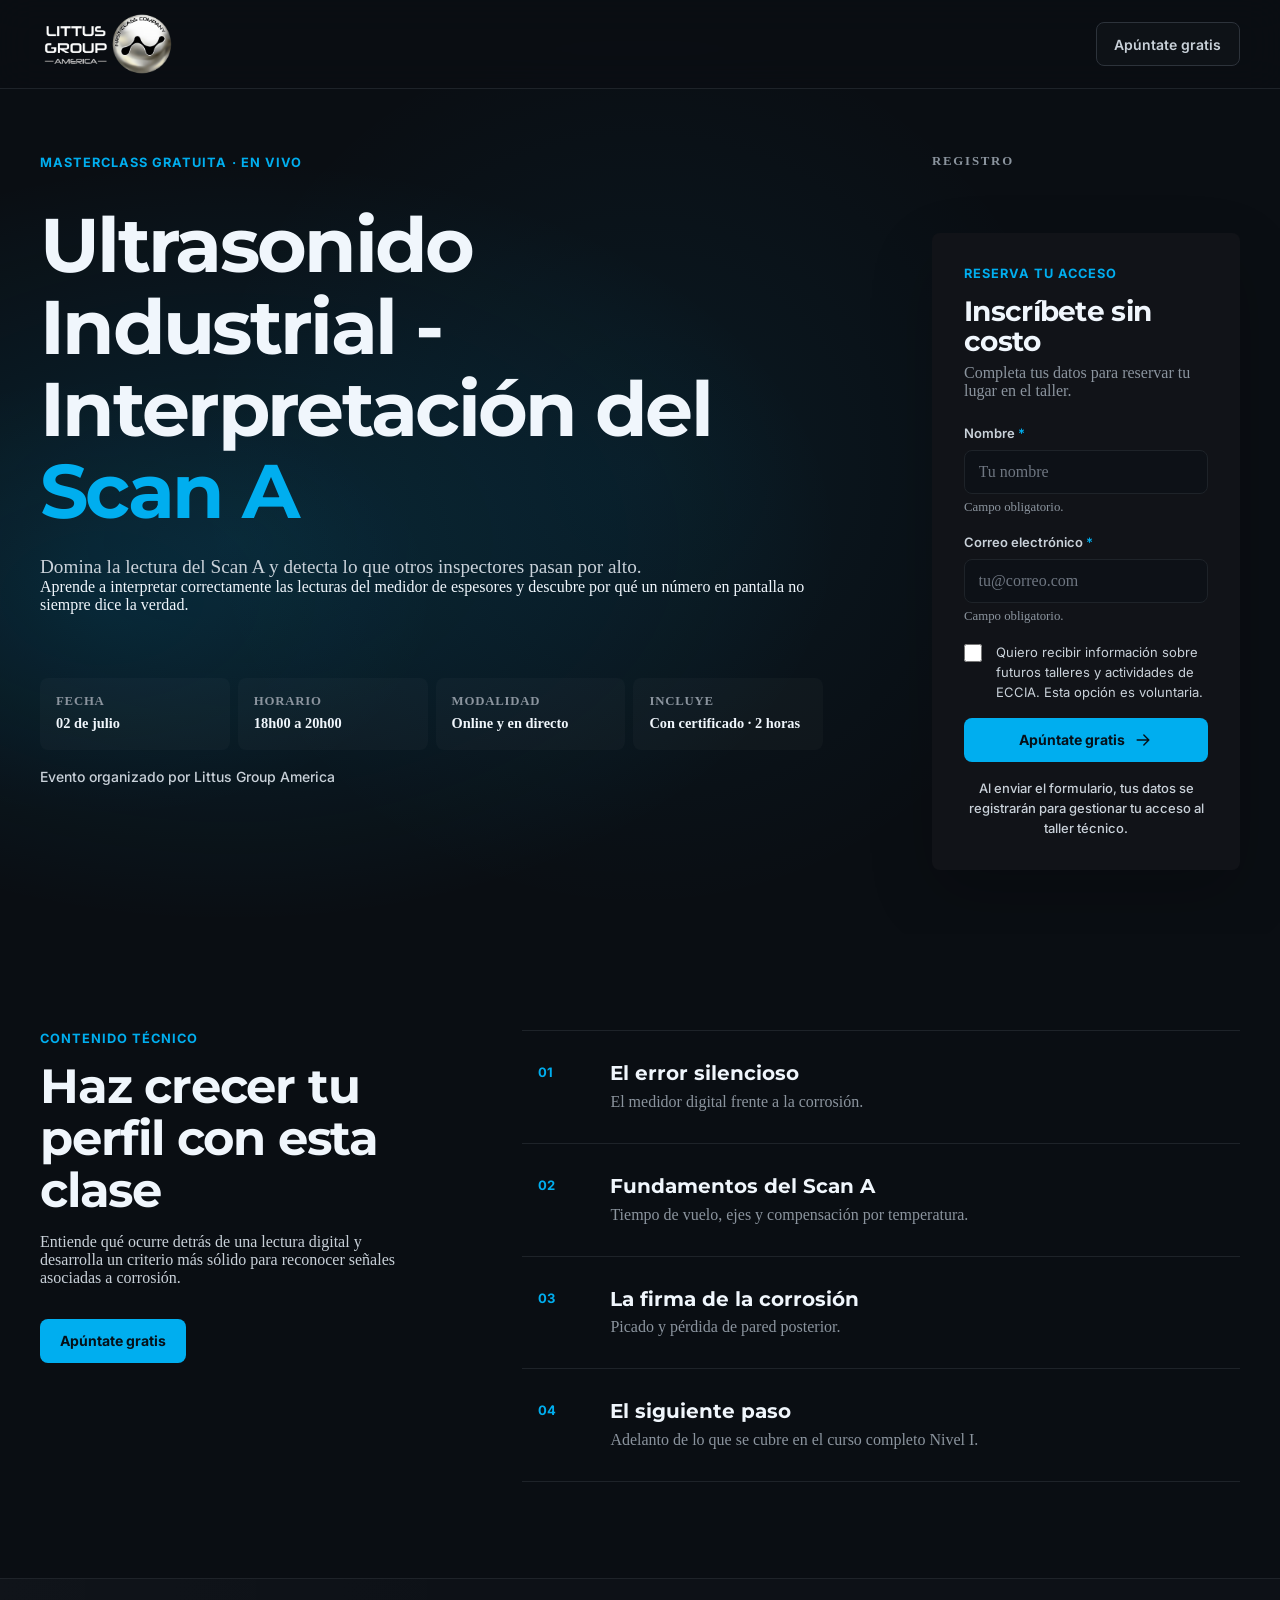
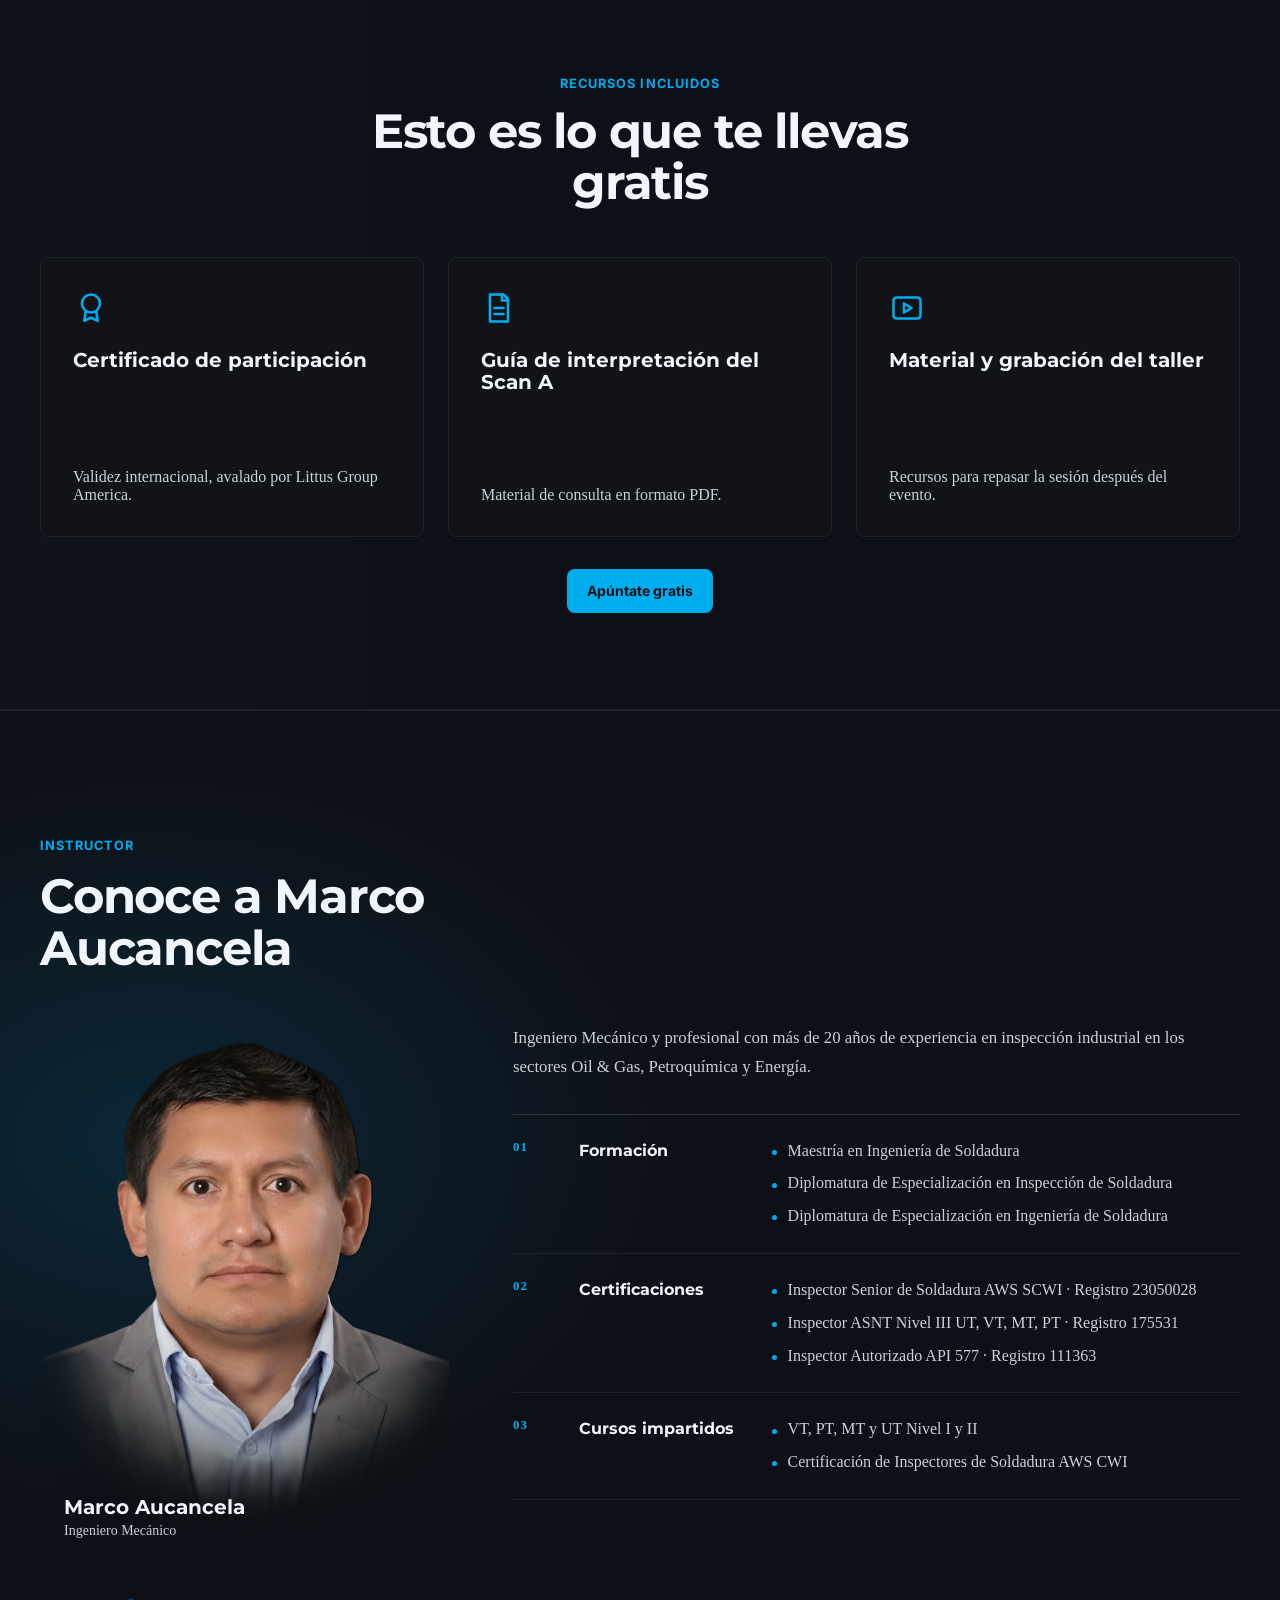
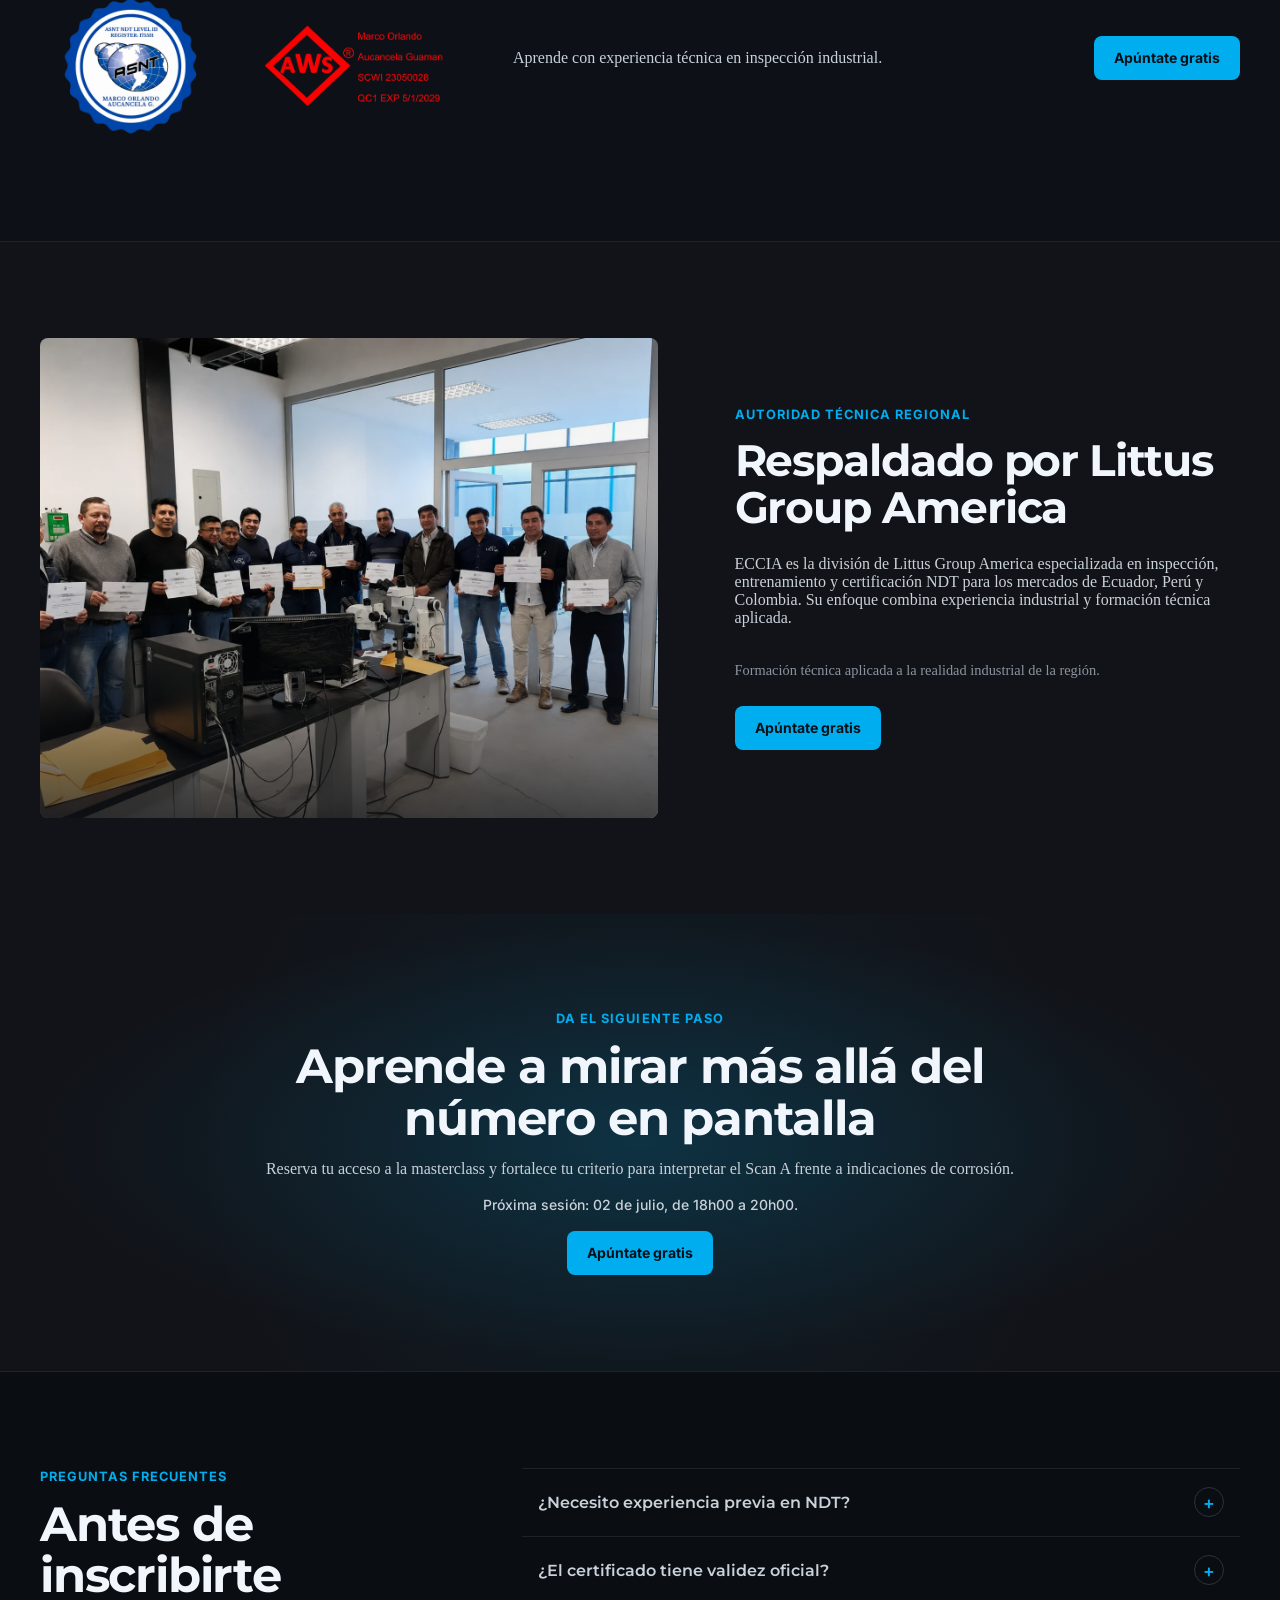
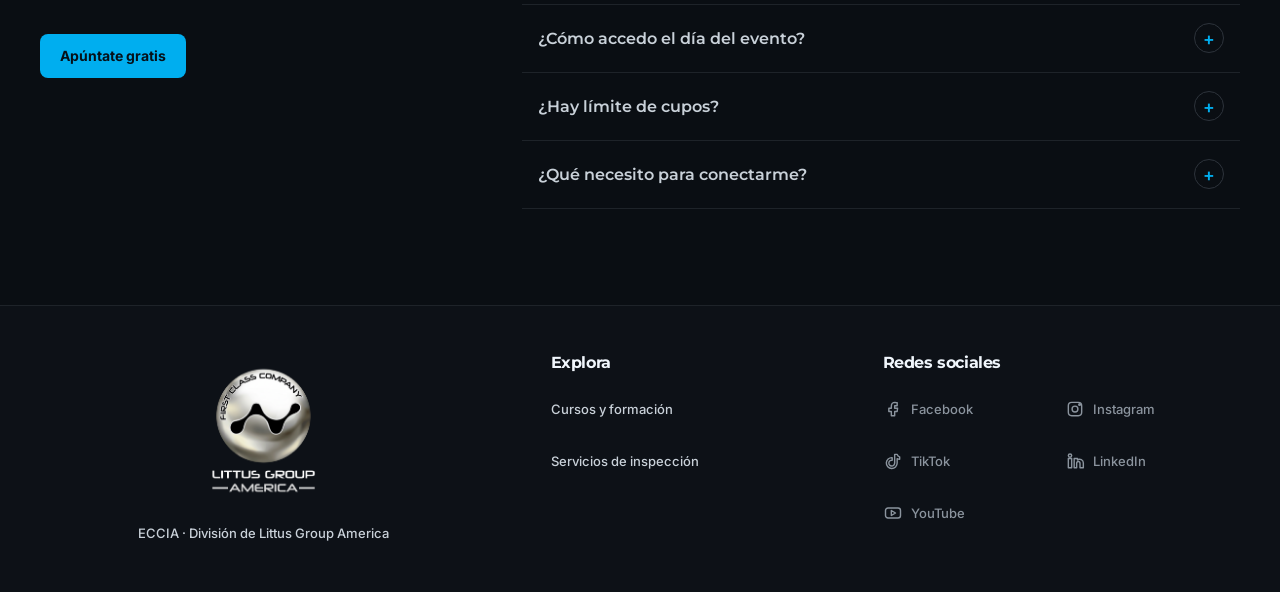
==== commit 0be39bc0: "adding asnt, aws intructor stamp" ====
--- a/public/index.html
+++ b/public/index.html
@@ -226,44 +226,50 @@
           <div class="instructor-intro">
             <p class="section-eyebrow">Instructor</p>
             <h2>Conoce a Marco Aucancela</h2>
-            <p class="speaker-lead">
-              Ingeniero Mecánico y profesional con más de 20 años de
-              experiencia en inspección industrial en los sectores Oil &amp;
-              Gas, Petroquímica y Energía.
-            </p>
           </div>
 
           <div class="speaker-layout">
-            <figure class="speaker-photo">
-              <img
-                src="src/foto_instructor.png"
-                alt="Marco Aucancela, instructor de Ultrasonido - Interpretación del Scan A"
-                width="1024"
-                height="1024"
-                loading="lazy"
-                decoding="async"
-              />
-              <figcaption class="speaker-identity">
-                <strong>Marco Aucancela</strong>
-                <span>Ingeniero Mecánico · Inspección industrial</span>
-              </figcaption>
-            </figure>
+            <div class="speaker-media">
+              <figure class="speaker-photo">
+                <img
+                  src="src/foto_instructor.webp"
+                  alt="Marco Aucancela, instructor de Ultrasonido - Interpretación del Scan A"
+                  width="1024"
+                  height="1024"
+                  loading="lazy"
+                  decoding="async"
+                />
+                <figcaption class="speaker-identity">
+                  <strong>Marco Aucancela</strong>
+                  <span>Ingeniero Mecánico</span>
+                </figcaption>
+              </figure>
+              <div class="instructor-logos" aria-label="Credenciales del instructor">
+                <img
+                  src="src/moag_asnt.webp"
+                  alt="ASNT Nivel III, UT, VT, MT y PT"
+                  width="992"
+                  height="720"
+                  loading="lazy"
+                  decoding="async"
+                />
+                <img
+                  src="src/moag_aws.webp"
+                  alt="AWS SCWI, Inspector Senior de Soldadura"
+                  width="992"
+                  height="720"
+                  loading="lazy"
+                  decoding="async"
+                />
+              </div>
+            </div>
 
             <div class="speaker-content">
-              <div class="speaker-highlights" aria-label="Trayectoria destacada">
-                <div>
-                  <strong>Más de 20 años</strong>
-                  <span>de experiencia profesional</span>
-                </div>
-                <div>
-                  <strong>AWS SCWI</strong>
-                  <span>Inspector Senior de Soldadura</span>
-                </div>
-                <div>
-                  <strong>ASNT Nivel III</strong>
-                  <span>UT, VT, MT y PT</span>
-                </div>
-              </div>
+              <p class="speaker-lead">
+                Ingeniero Mecánico y profesional con más de 20 años de
+                experiencia en inspección industrial en los sectores Oil &amp;
+                Gas, Petroquímica y Energía.
+              </p>
 
               <div class="speaker-details">
                 <article>
@@ -294,7 +300,7 @@
                 </article>
               </div>
 
-              <div class="speaker-action">
+              <div class="speaker-action speaker-action--spaced">
                 <p>Aprende con experiencia técnica en inspección industrial.</p>
                 <a class="btn-primary" href="#inscripcion">Apúntate gratis</a>
               </div>
--- a/public/styles.css
+++ b/public/styles.css
@@ -97,21 +97,19 @@
 .instructor-section { position: relative; overflow: hidden; border-block: 1px solid var(--eccia-border); background: radial-gradient(ellipse 55% 45% at 12% 38%, var(--eccia-accent-glow), transparent 72%), var(--eccia-bg-soft); }
 .instructor-intro { display: grid; grid-template-columns: minmax(0, .8fr) minmax(300px, 1.2fr); gap: var(--space-3xl); align-items: end; margin-bottom: var(--space-2xl); }
 .instructor-intro .section-eyebrow { grid-column: 1 / -1; margin-bottom: calc(var(--space-2xl) * -1); }
-.instructor-intro h2, .instructor-intro .speaker-lead { margin-bottom: 0; }
-.instructor-intro .speaker-lead { max-width: 680px; font-size: 1.05rem; line-height: 1.75; }
+.instructor-intro h2 { margin-bottom: 0; }
+.speaker-lead { max-width: 680px; margin-bottom: 0; font-size: 1.05rem; line-height: 1.75; }
 .speaker-layout { display: grid; grid-template-columns: minmax(300px, .72fr) minmax(0, 1.28fr); gap: clamp(var(--space-xl), 5vw, var(--space-3xl)); align-items: start; }
-.speaker-photo { position: relative; min-height: 540px; margin: 0; overflow: hidden; border: 1px solid var(--eccia-border-strong); border-radius: var(--eccia-layout-radius); background: var(--eccia-surface); }
-.speaker-photo::after { content: ""; position: absolute; inset: 45% 0 0; pointer-events: none; background: linear-gradient(180deg, transparent, rgba(10,14,19,.96)); }
+.speaker-media { display: grid; gap: var(--space-lg); align-content: start; }
+.speaker-photo { position: relative; min-height: 540px; margin: 0; overflow: hidden; border: 0; border-radius: var(--eccia-layout-radius); background: transparent; }
+.speaker-photo::after { content: none; }
 .speaker-photo img { display: block; width: 100%; height: 100%; min-height: 540px; object-fit: cover; object-position: center top; }
 .speaker-identity { position: absolute; z-index: 1; inset: auto var(--space-lg) var(--space-lg); display: grid; gap: var(--space-2xs); }
 .speaker-identity strong { color: var(--eccia-text); font-family: var(--font-display); font-size: 1.25rem; }
 .speaker-identity span { color: var(--eccia-text-soft); font-size: .875rem; font-weight: 500; }
-.speaker-content { display: grid; gap: var(--space-xl); }
-.speaker-highlights { display: grid; grid-template-columns: repeat(3, 1fr); border: 1px solid var(--eccia-border); border-radius: var(--eccia-layout-radius); background: var(--eccia-surface); }
-.speaker-highlights > div { display: grid; align-content: start; gap: var(--space-xs); min-height: 132px; padding: var(--space-lg); }
-.speaker-highlights > div + div { border-left: 1px solid var(--eccia-border); }
-.speaker-highlights strong { color: var(--eccia-accent); font-family: var(--font-display); font-size: 1.05rem; line-height: 1.25; }
-.speaker-highlights span { color: var(--eccia-text-soft); font-size: .875rem; line-height: 1.5; }
+.instructor-logos { display: flex; align-items: center; justify-content: center; gap: var(--space-sm); padding-inline: var(--space-sm); }
+.instructor-logos img { width: clamp(190px, 17vw, 260px); height: auto; display: block; object-fit: contain; }
+.speaker-content { display: grid; align-content: start; gap: var(--space-xl); }
 .speaker-details { border-top: 1px solid var(--eccia-border-strong); }
 .speaker-details article { display: grid; grid-template-columns: 42px minmax(130px, .36fr) minmax(0, 1fr); gap: var(--space-lg); align-items: start; padding: var(--space-lg) 0; border-bottom: 1px solid var(--eccia-border); }
 .speaker-detail-index { color: var(--eccia-accent); font-size: .8125rem; font-weight: 700; letter-spacing: .08em; }
@@ -119,9 +117,10 @@
 .speaker-details ul { display: grid; gap: var(--space-xs); margin: 0; padding: 0; color: var(--eccia-text-soft); list-style: none; }
 .speaker-details li { position: relative; padding-left: var(--space-md); line-height: 1.55; }
 .speaker-details li::before { content: ""; position: absolute; top: .7em; left: 0; width: 5px; height: 5px; border-radius: 50%; background: var(--eccia-accent); }
-.speaker-action { display: flex; align-items: center; justify-content: space-between; gap: var(--space-lg); padding-top: var(--space-xs); }
+.speaker-action { display: flex; align-items: center; justify-content: space-between; gap: var(--space-lg); margin-top: var(--space-lg); padding-top: var(--space-md); }
 .speaker-action p { max-width: 480px; margin: 0; color: var(--eccia-text-soft); }
 .speaker-action .btn-primary { flex: 0 0 auto; }
+.speaker-action--spaced{ padding-top: 80px;}
 .authority-section { overflow: hidden; background: var(--eccia-surface); }
 .authority-layout { display: grid; grid-template-columns: minmax(0, 1.1fr) minmax(340px, .9fr); gap: clamp(var(--space-2xl), 6vw, var(--space-4xl)); align-items: center; }
 .authority-media { position: relative; min-height: 480px; margin: 0; overflow: hidden; border-radius: var(--eccia-layout-radius); background: var(--eccia-bg-soft); }
@@ -186,6 +185,7 @@
   .card-grid { grid-template-columns: 1fr; }
   .takeaway-card { min-height: 0; }
   .speaker-photo, .speaker-photo img { min-height: 500px; }
+  .instructor-logos { justify-content: center; }
 }
 @media (max-width: 680px) {
   .header-inner { min-height: 76px; }
@@ -201,9 +201,8 @@
   .topic-list li { grid-template-columns: 36px 1fr; gap: var(--space-sm); padding-inline: 0; }
   .takeaway-card { min-height: 0; }
   .speaker-photo, .speaker-photo img { min-height: 400px; }
-  .speaker-highlights { grid-template-columns: 1fr; }
-  .speaker-highlights > div { min-height: auto; }
-  .speaker-highlights > div + div { border-top: 1px solid var(--eccia-border); border-left: 0; }
+  .instructor-logos { gap: var(--space-2xs); padding-inline: var(--space-lg); }
+  .instructor-logos img { width: min(44vw, 210px); }
   .speaker-details article { grid-template-columns: 36px 1fr; gap: var(--space-sm); }
   .speaker-details ul { grid-column: 2; }
   .speaker-action { align-items: stretch; flex-direction: column; }
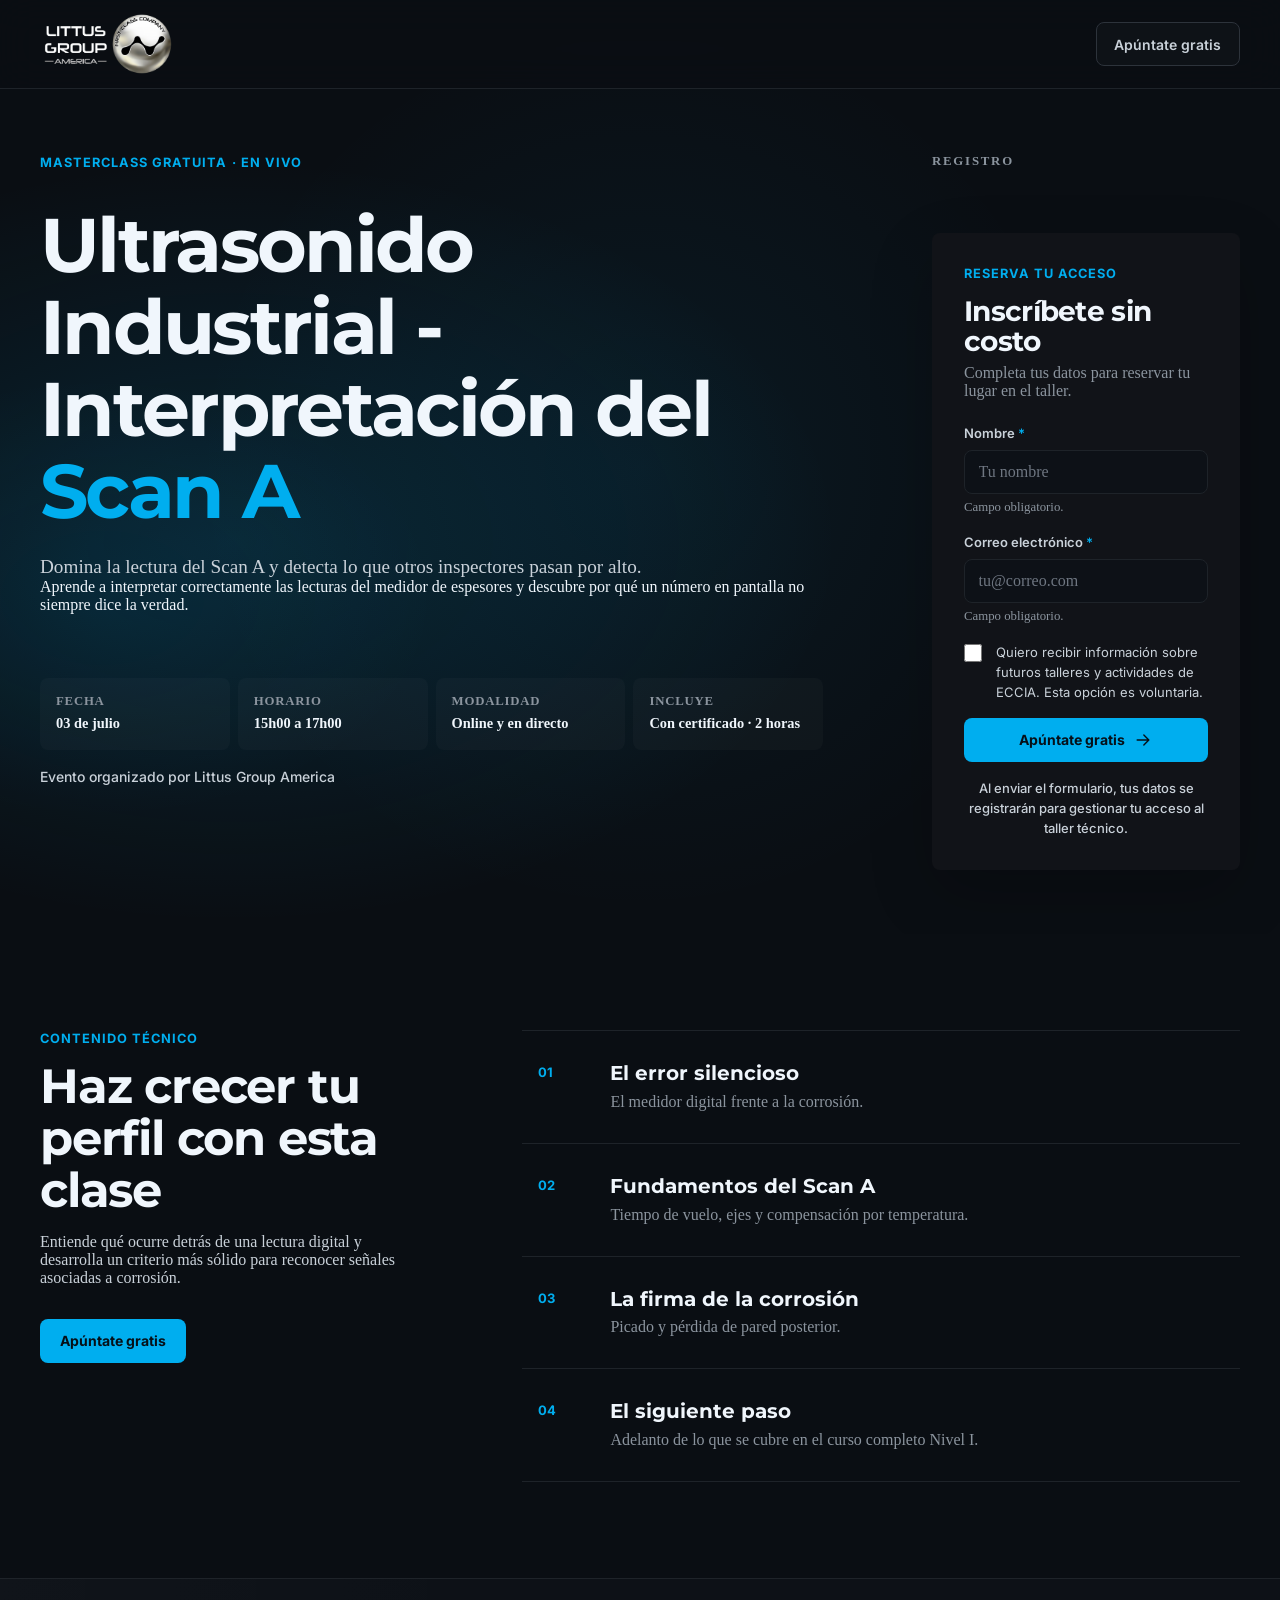
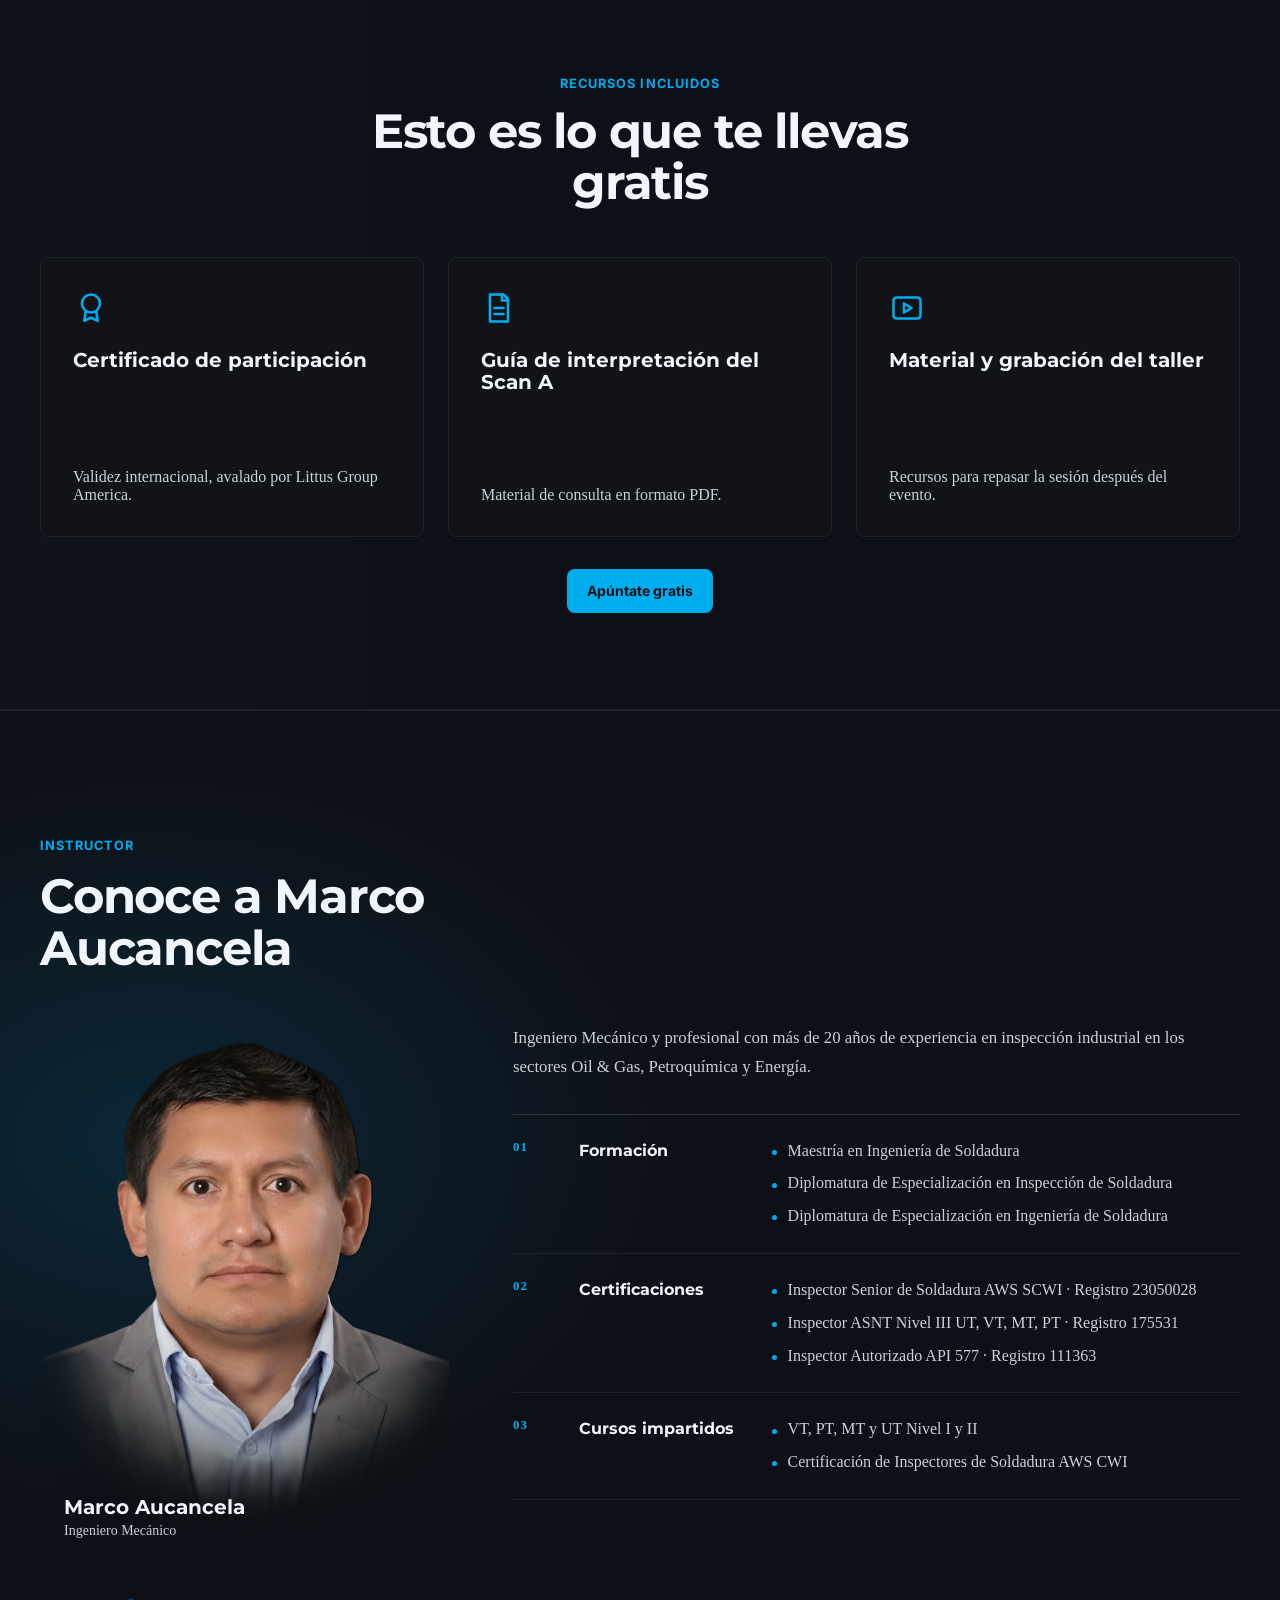
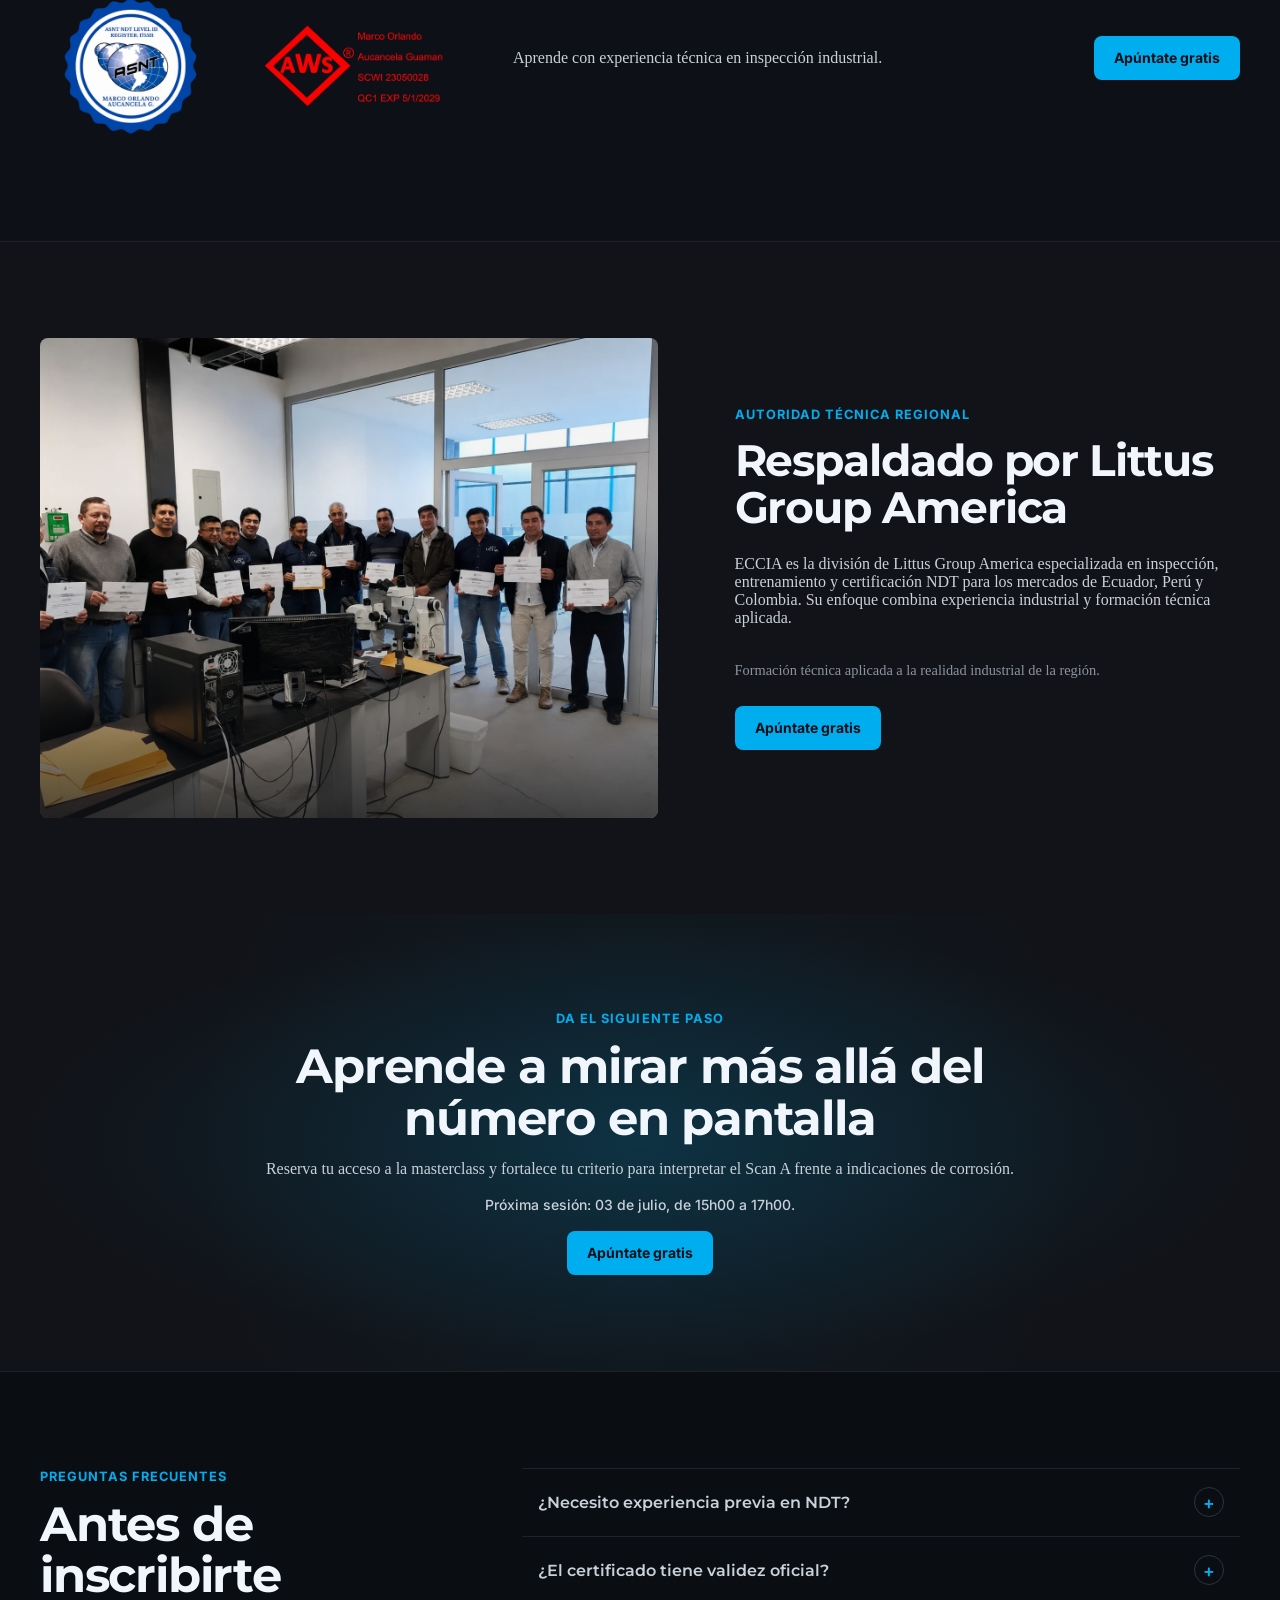
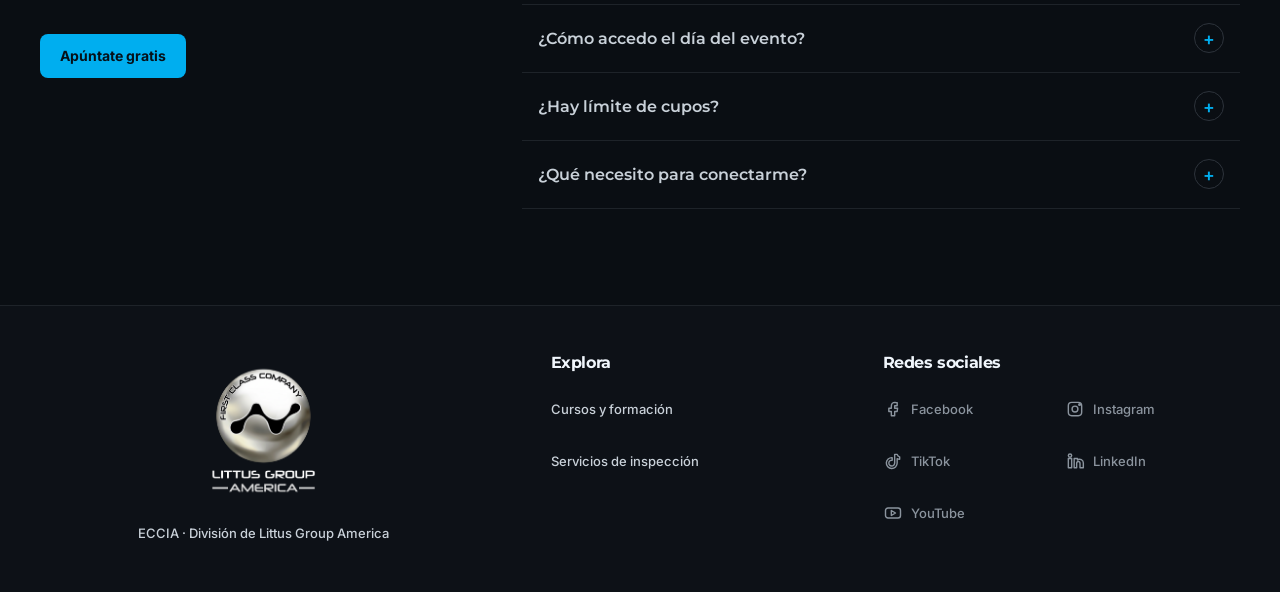
==== commit 02bff882: "cambiar fecha y hora del evento" ====
--- a/public/index.html
+++ b/public/index.html
@@ -21,6 +21,15 @@
     <script src="app.js" defer></script>
   </head>
   <body>
+    <noscript>
+      <img
+        height="1"
+        width="1"
+        style="display:none"
+        src="https://www.facebook.com/tr?id=896484926815497&ev=PageView&noscript=1"
+        alt=""
+      />
+    </noscript>
     <a class="skip-link" href="#contenido-principal">Saltar al contenido</a>
 
     <header class="site-header">
@@ -59,11 +68,11 @@
             <ul class="hero-metrics" aria-label="Datos principales del taller técnico">
               <li>
                 <span>Fecha</span>
-                <strong>02 de julio</strong>
+                <strong>03 de julio</strong>
               </li>
               <li>
                 <span>Horario</span>
-                <strong>18h00 a 20h00</strong>
+                <strong>15h00 a 17h00</strong>
               </li>
               <li>
                 <span>Modalidad</span>
@@ -347,8 +356,8 @@
             interpretar el Scan A frente a indicaciones de corrosión.
           </p>
           <p class="pending-inline">
-            Próxima sesión: 02 de julio,
-            de 18h00 a 20h00.
+            Próxima sesión: 03 de julio,
+            de 15h00 a 17h00.
           </p>
           <a class="btn-primary" href="#inscripcion">Apúntate gratis</a>
         </div>
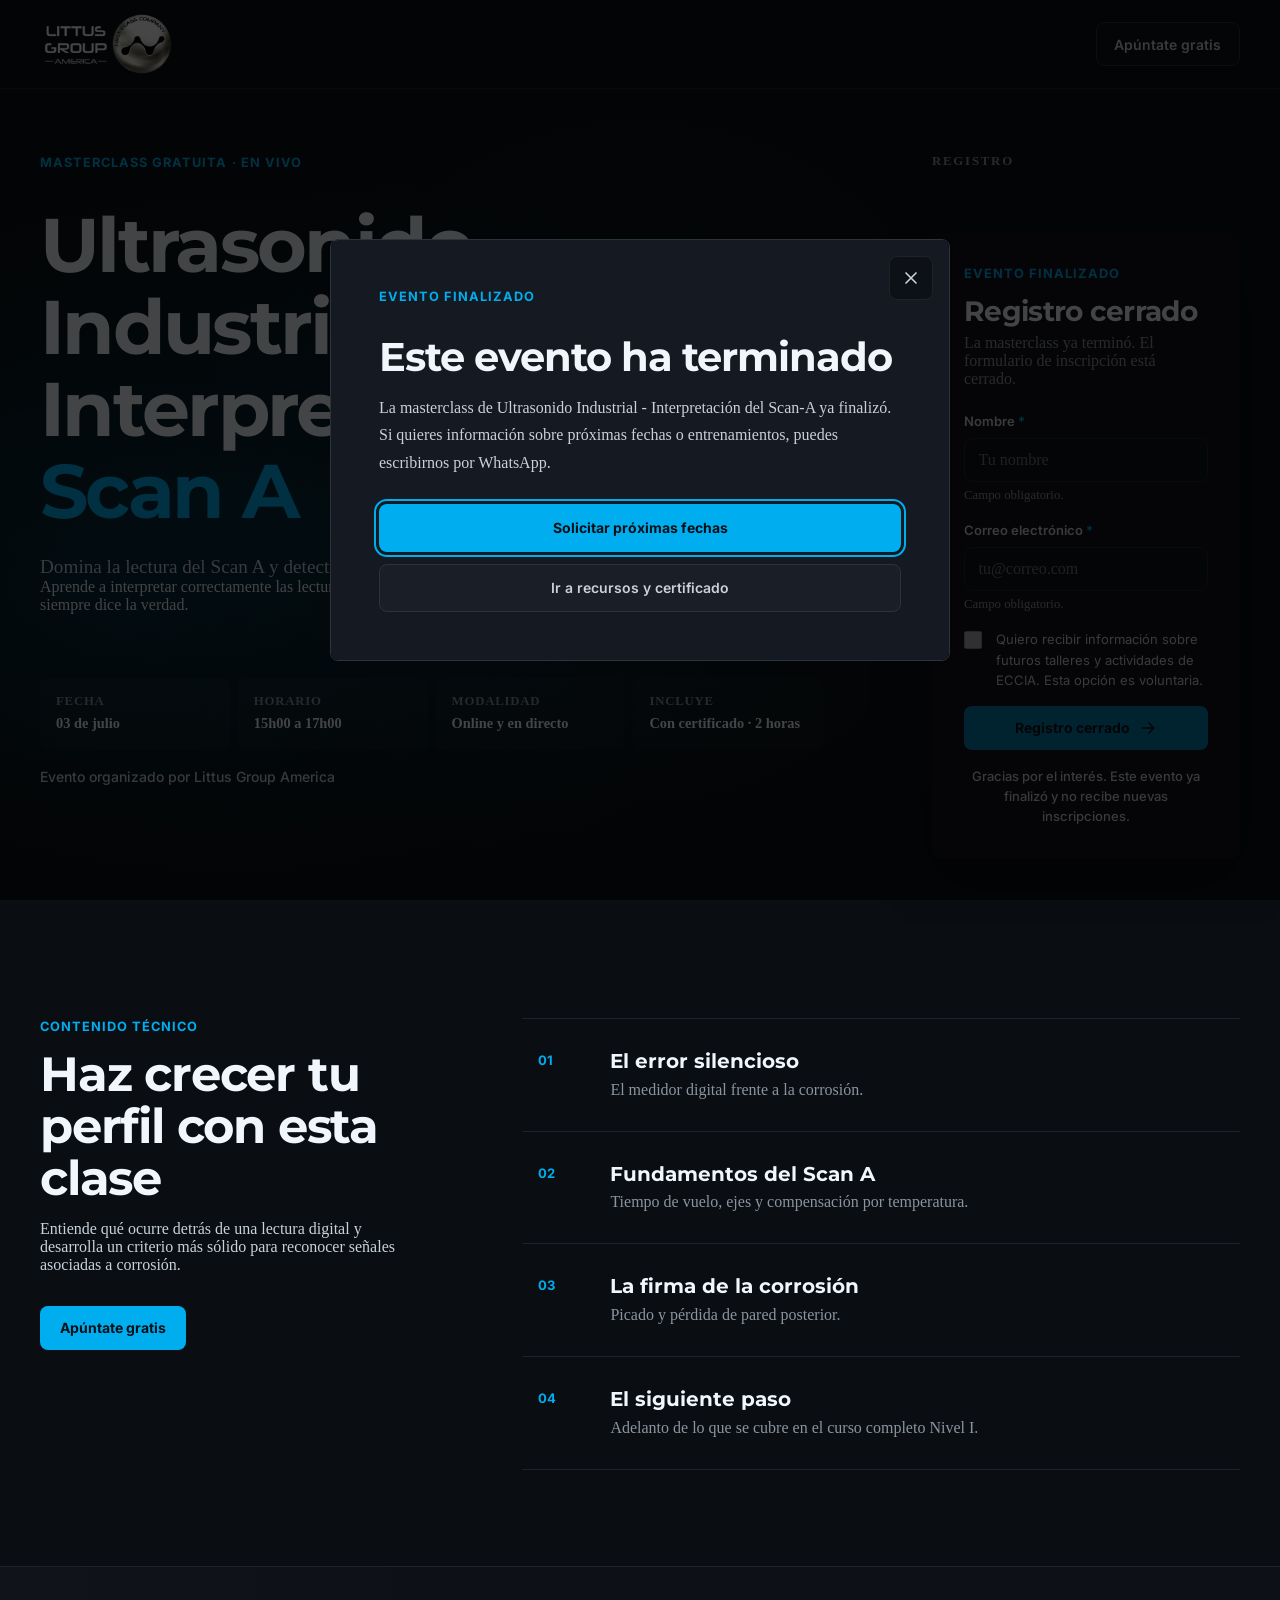
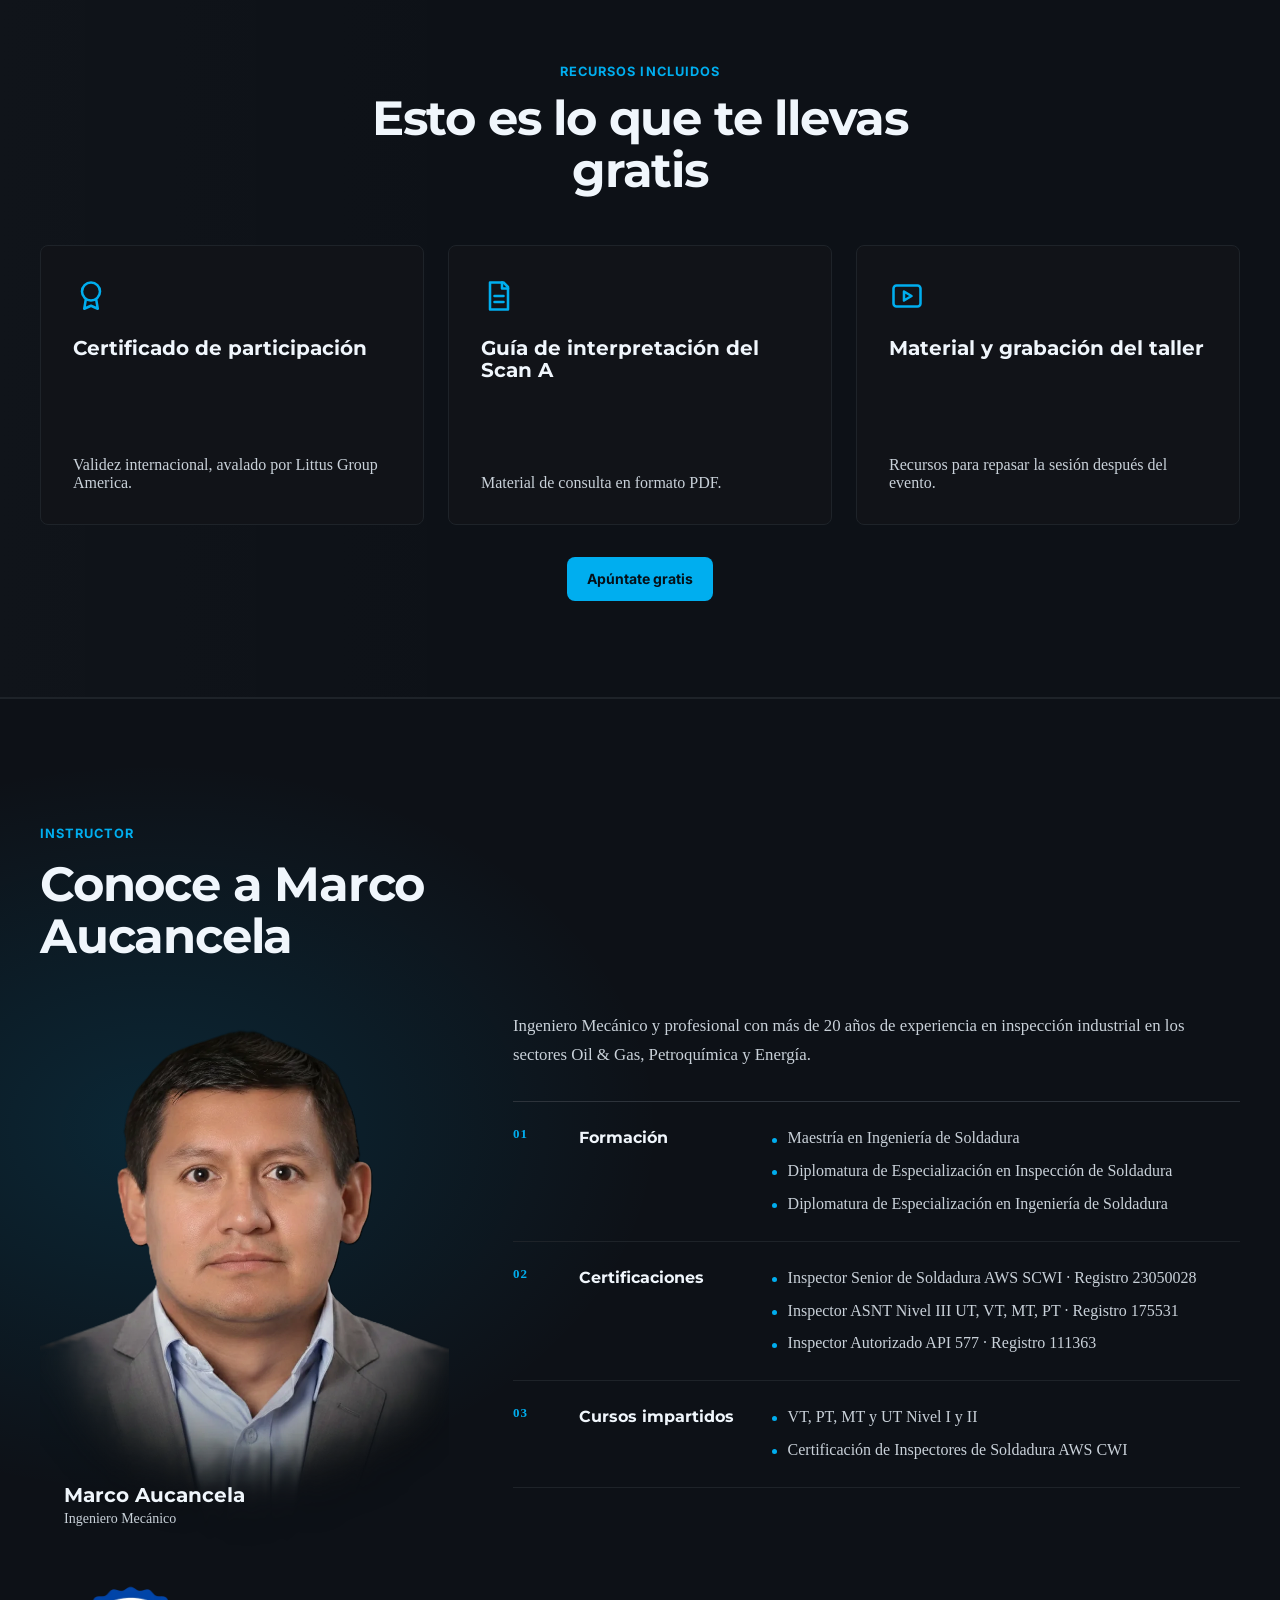
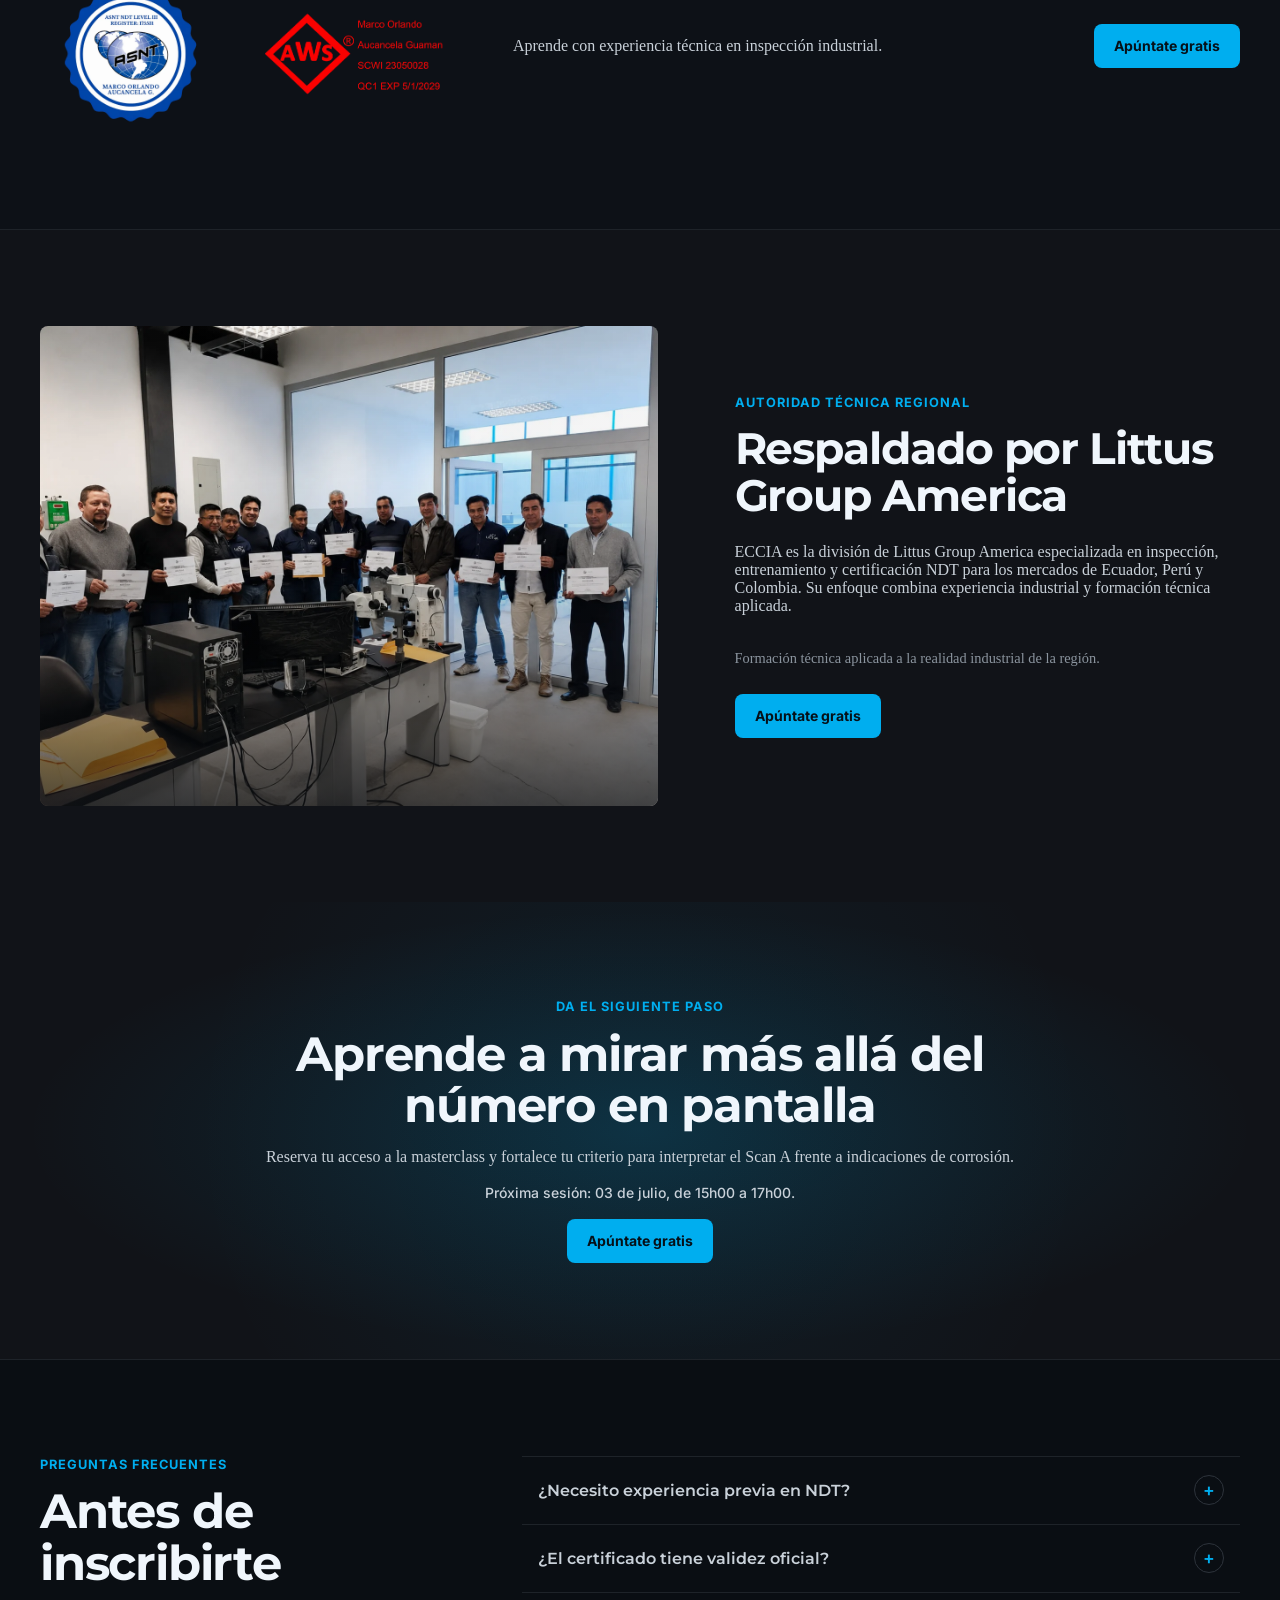
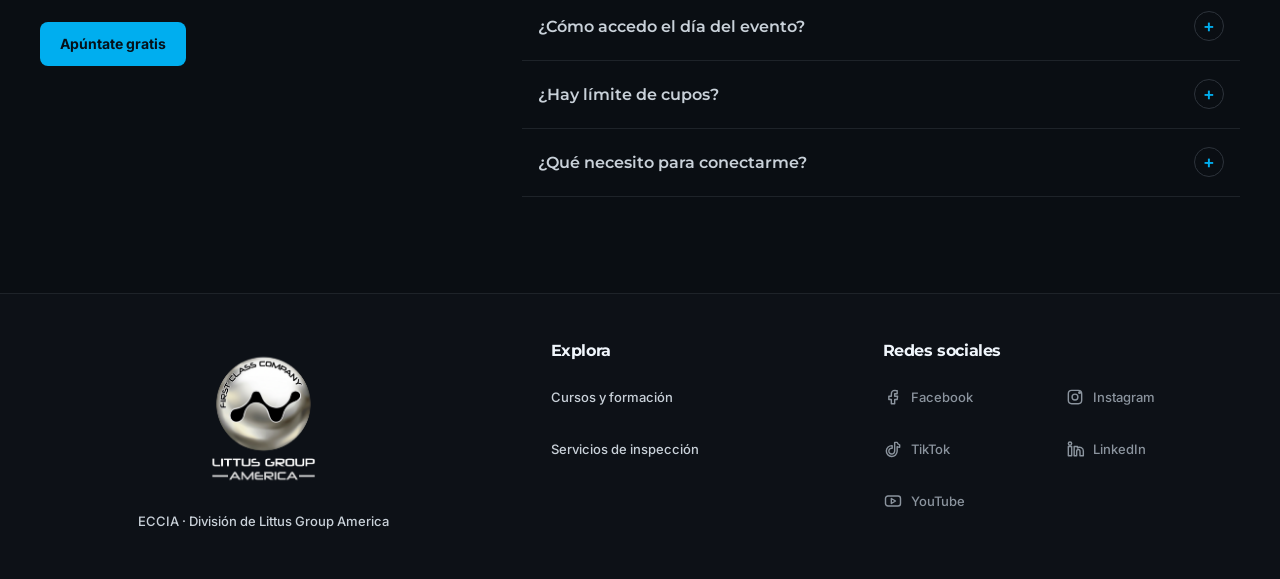
==== commit c5b554fa: "fix: close masterclass registration" ====
--- a/public/index.html
+++ b/public/index.html
@@ -88,9 +88,9 @@
 
           <aside class="registration-rail" aria-labelledby="form-title">
             <div class="registration-card">
-              <p class="form-kicker">Reserva tu acceso</p>
-              <h2 id="form-title">Inscríbete sin costo</h2>
-              <p>Completa tus datos para reservar tu lugar en el taller.</p>
+              <p class="form-kicker">Evento finalizado</p>
+              <h2 id="form-title">Registro cerrado</h2>
+              <p>La masterclass ya terminó. El formulario de inscripción está cerrado.</p>
 
               <form id="inscripcion" aria-describedby="form-note" novalidate>
                 <div class="field">
@@ -105,6 +105,7 @@
                     autocomplete="name"
                     aria-describedby="nombre-help"
                     placeholder="Tu nombre"
+                    disabled
                     required
                   />
                   <p class="field-help" id="nombre-help">Campo obligatorio.</p>
@@ -122,6 +123,7 @@
                     autocomplete="email"
                     aria-describedby="correo-help"
                     placeholder="tu@correo.com"
+                    disabled
                     required
                   />
                   <p class="field-help" id="correo-help">Campo obligatorio.</p>
@@ -131,19 +133,19 @@
                     id="marketing-consent"
                     name="marketing_consent"
                     type="checkbox"
+                    disabled
                   />
                   <span>
                     Quiero recibir información sobre futuros talleres y
                     actividades de ECCIA. Esta opción es voluntaria.
                   </span>
                 </label>
-                <button class="btn-primary submit-button" type="submit">
-                  Apúntate gratis
+                <button class="btn-primary submit-button" type="submit" disabled>
+                  Registro cerrado
                   <svg aria-hidden="true" viewBox="0 0 24 24"><path d="M5 12h14M13 6l6 6-6 6"/></svg>
                 </button>
                 <p class="form-note" id="form-note">
-                  Al enviar el formulario, tus datos se registrarán para
-                  gestionar tu acceso al taller técnico.
+                  Gracias por el interés. Este evento ya finalizó y no recibe nuevas inscripciones.
                 </p>
               </form>
               <div
@@ -460,18 +462,18 @@
         <button class="registration-modal__close" type="button" data-modal-close aria-label="Cerrar confirmación">
           <svg viewBox="0 0 24 24" aria-hidden="true"><path d="m6 6 12 12M18 6 6 18" /></svg>
         </button>
-        <p class="section-eyebrow">Inscripción confirmada</p>
-        <h2 id="registration-success-title">Ya tienes los accesos del taller</h2>
+        <p class="section-eyebrow">Evento finalizado</p>
+        <h2 id="registration-success-title">Este evento ha terminado</h2>
         <p id="registration-success-description">
-          Únete a la comunidad para recibir avisos operativos y guarda el live programado.
+          La masterclass de Ultrasonido Industrial - Interpretación del Scan-A ya finalizó. Si quieres información sobre próximas fechas o entrenamientos, puedes escribirnos por WhatsApp.
         </p>
         <div class="registration-modal__actions">
-          <a class="btn-primary" data-modal-primary href="https://chat.whatsapp.com/EnFIAc8hBNc5Xn4jufjeGD" target="_blank" rel="noopener noreferrer">Unirme a la comunidad de WhatsApp</a>
-          <a class="btn-secondary" href="https://www.youtube.com/live/yW3OQFl76kg?si=F1X3As2vkM9lQ6v_" target="_blank" rel="noopener noreferrer">Abrir o guardar el live</a>
+          <a class="btn-primary" data-modal-primary href="https://wa.me/59399976669" target="_blank" rel="noopener noreferrer">Solicitar próximas fechas</a>
+          <a class="btn-secondary" href="regalos.html">Ir a recursos y certificado</a>
         </div>
       </div>
     </dialog>
 
-    <a class="mobile-cta" href="#inscripcion">Apúntate gratis</a>
+    <a class="mobile-cta" href="#inscripcion">Evento finalizado</a>
   </body>
 </html>
--- a/public/styles.css
+++ b/public/styles.css
@@ -169,20 +169,143 @@
 .registration-modal__actions a { width: 100%; min-height: 48px; text-align: center; }
 .registration-modal[open] { animation: modal-enter 180ms ease-out; }
 @keyframes modal-enter { from { opacity: 0; transform: translateY(8px); } to { opacity: 1; transform: translateY(0); } }
+.claim-page { min-height: 100svh; background: radial-gradient(ellipse 70% 55% at 12% 24%, var(--eccia-accent-glow), transparent 68%), var(--eccia-bg); }
+.claim-header { border-bottom: 1px solid var(--eccia-border); background: rgba(10,14,19,.9); }
+.claim-header__inner { min-height: 88px; display: flex; align-items: center; }
+.claim-header .brand-logo { block-size: 68px; inline-size: auto; }
+.claim-main { padding: clamp(112px, 14vw, 160px) 0 var(--space-4xl); }
+.claim-layout { display: grid; grid-template-columns: minmax(0, 1fr) minmax(300px, 420px); gap: clamp(var(--space-2xl), 7vw, var(--space-4xl)); align-items: center; }
+.claim-copy { max-width: 740px; }
+.claim-copy > p:not(.section-eyebrow) { color: var(--eccia-text-soft); font-size: clamp(1.05rem, 2vw, 1.2rem); }
+.claim-summary { display: grid; gap: var(--space-xs); max-width: 520px; margin-top: var(--space-xl); padding: var(--space-lg); border: 1px solid var(--eccia-border); border-radius: var(--eccia-layout-radius); background: rgba(255,255,255,.025); }
+.claim-summary p { margin: 0; color: var(--eccia-text-soft); font-size: .9rem; }
+.claim-summary strong { color: var(--eccia-text); }
+.claim-card { padding: var(--space-xl); border: 1px solid var(--eccia-border); border-radius: var(--eccia-layout-radius); background: var(--eccia-surface); box-shadow: 0 24px 64px rgba(0,0,0,.2); }
+.claim-card h2 { margin-bottom: var(--space-xs); font-size: 1.75rem; }
+.claim-card > p:not(.form-kicker) { color: var(--eccia-muted); }
+.resource-grid { display: grid; grid-template-columns: repeat(2, minmax(0, 1fr)); gap: var(--space-lg); }
+.resource-card { display: grid; align-content: start; gap: var(--space-md); min-height: 300px; padding: var(--space-xl); border: 1px solid var(--eccia-border); border-radius: var(--eccia-layout-radius); background: var(--eccia-surface); }
+.resource-card__index { color: var(--eccia-accent); font-family: var(--font-body); font-size: .8125rem; font-weight: 700; letter-spacing: .08em; }
+.resource-card p { color: var(--eccia-text-soft); }
+.resource-card .btn-secondary { align-self: end; justify-self: start; margin-top: auto; }
+.course-next { overflow: hidden; padding: var(--space-4xl) 0; background: radial-gradient(ellipse 60% 50% at 82% 40%, var(--eccia-accent-glow), transparent 70%), var(--eccia-bg); }
+.course-next__layout { display: grid; grid-template-columns: minmax(0, 1.05fr) minmax(320px, .95fr); gap: clamp(var(--space-2xl), 6vw, var(--space-4xl)); align-items: center; }
+.course-next__media { position: relative; min-height: 520px; margin: 0; overflow: hidden; border-radius: var(--eccia-layout-radius); background: var(--eccia-bg-soft); }
+.course-next__media::after { content: ""; position: absolute; inset: 0; pointer-events: none; background: linear-gradient(180deg, rgba(10,14,19,.06) 30%, rgba(10,14,19,.38) 70%, rgba(10,14,19,.82) 100%); }
+.course-next__media img { display: block; width: 100%; height: 100%; min-height: 520px; object-fit: cover; object-position: center; }
+.course-next__copy > p:not(.section-eyebrow) { color: var(--eccia-text-soft); }
+.course-next__actions { display: flex; flex-wrap: wrap; gap: var(--space-sm); margin-top: var(--space-xl); }
+.validation-page {
+  min-height: 100svh;
+  background:
+    radial-gradient(ellipse 70% 55% at 78% 16%, var(--eccia-accent-glow), transparent 68%),
+    linear-gradient(180deg, rgba(255,255,255,.025), transparent 34%),
+    var(--eccia-bg);
+}
+.validation-shell {
+  width: min(calc(100% - 2rem), 760px);
+  min-height: 100svh;
+  margin-inline: auto;
+  padding: clamp(var(--space-2xl), 7vw, var(--space-4xl)) 0;
+  display: grid;
+  align-content: center;
+  gap: var(--space-xl);
+}
+.validation-logo {
+  display: block;
+  block-size: clamp(56px, 8vw, 82px);
+  inline-size: auto;
+}
+.validation-card {
+  position: relative;
+  overflow: hidden;
+  padding: clamp(var(--space-xl), 5vw, var(--space-3xl));
+  border: 1px solid var(--eccia-border);
+  border-radius: var(--eccia-layout-radius);
+  background:
+    linear-gradient(180deg, rgba(255,255,255,.04), rgba(255,255,255,.015)),
+    var(--eccia-surface);
+  box-shadow: 0 24px 64px rgba(0,0,0,.24);
+}
+.validation-card::after {
+  content: "";
+  position: absolute;
+  inset: auto -20% -38% 44%;
+  height: 220px;
+  pointer-events: none;
+  background-image: radial-gradient(circle, rgba(201,209,217,.16) 1px, transparent 1px);
+  background-size: 18px 18px;
+  mask-image: radial-gradient(ellipse at center, #000 0 42%, transparent 72%);
+  opacity: .55;
+}
+.validation-card > * { position: relative; z-index: 1; }
+.validation-card h1 {
+  margin-bottom: var(--space-sm);
+  font-size: clamp(2rem, 6vw, 3.25rem);
+}
+.validation-card > p:not(.section-eyebrow) {
+  max-width: 58ch;
+  color: var(--eccia-text-soft);
+}
+.validation-form { margin-top: var(--space-xl); }
+.validation-form label {
+  color: var(--eccia-text-soft);
+  font-size: .8125rem;
+  font-weight: 700;
+}
+.validation-form__row {
+  display: grid;
+  grid-template-columns: minmax(0, 1fr) auto;
+  gap: var(--space-sm);
+}
+.validation-result {
+  display: grid;
+  gap: var(--space-2xs);
+  min-height: 72px;
+  margin-top: var(--space-lg);
+  padding: var(--space-lg);
+  border: 1px solid var(--eccia-border);
+  border-radius: var(--eccia-layout-radius);
+  background: rgba(255,255,255,.025);
+  color: var(--eccia-text-soft);
+}
+.validation-result strong {
+  color: var(--eccia-text);
+  font-size: 1.05rem;
+}
+.validation-result span { display: block; }
+.validation-result[data-state="valid"] {
+  border-color: rgba(63,185,80,.55);
+  background: rgba(63,185,80,.08);
+}
+.validation-result[data-state="valid"] strong { color: var(--eccia-success); }
+.validation-result[data-state="invalid"],
+.validation-result[data-state="error"] {
+  border-color: rgba(248,81,73,.55);
+  background: rgba(248,81,73,.08);
+}
+.validation-result[data-state="invalid"] strong,
+.validation-result[data-state="error"] strong { color: var(--eccia-error); }
+.validation-result[data-state="loading"] {
+  border-color: rgba(0,174,239,.45);
+  background: var(--eccia-accent-soft);
+}
 .mobile-cta { display: none; }
 @media (max-width: 900px) {
-  .hero-editorial, .split-layout, .faq-layout, .speaker-layout, .footer-grid { grid-template-columns: 1fr; }
+  .hero-editorial, .split-layout, .faq-layout, .speaker-layout, .footer-grid, .claim-layout, .course-next__layout { grid-template-columns: 1fr; }
   .hero-editorial, .split-layout, .faq-layout, .speaker-layout { gap: var(--space-3xl); }
   .hero { min-height: auto; }
   .registration-rail { padding: var(--space-xl) 0 0; }
   .registration-rail::before { margin-bottom: var(--space-lg); }
   .registration-card { position: relative; top: auto; max-width: 680px; }
+  .claim-card { max-width: 680px; }
   .hero-metrics { grid-template-columns: repeat(2, minmax(0, 1fr)); }
   .instructor-intro { grid-template-columns: 1fr; gap: var(--space-md); }
   .instructor-intro .section-eyebrow { grid-column: auto; margin-bottom: 0; }
   .authority-layout { grid-template-columns: 1fr; }
   .authority-media, .authority-media img { min-height: 420px; }
   .card-grid { grid-template-columns: 1fr; }
+  .resource-grid { grid-template-columns: 1fr; }
   .takeaway-card { min-height: 0; }
   .speaker-photo, .speaker-photo img { min-height: 500px; }
   .instructor-logos { justify-content: center; }
@@ -190,6 +313,7 @@
 @media (max-width: 680px) {
   .header-inner { min-height: 76px; }
   .header-inner .brand-logo { block-size: 40px; }
+  .claim-header .brand-logo { block-size: 44px; }
   .header-cta { display: none; }
   .hero { padding: 118px 0 var(--space-3xl); }
   .hero-title-lockup { margin-top: var(--space-lg); }
@@ -208,6 +332,10 @@
   .speaker-action { align-items: stretch; flex-direction: column; }
   .speaker-action .btn-primary { width: 100%; }
   .authority-media, .authority-media img { min-height: 300px; }
+  .course-next__media, .course-next__media img { min-height: 320px; }
+  .course-next__actions .btn-primary, .course-next__actions .btn-secondary { width: 100%; }
+  .validation-form__row { grid-template-columns: 1fr; }
+  .validation-form__row .btn-primary { width: 100%; }
   .authority-action .btn-primary { width: 100%; }
   .footer-socials ul { grid-template-columns: 1fr; }
   body { padding-bottom: calc(80px + env(safe-area-inset-bottom, 0px)); }
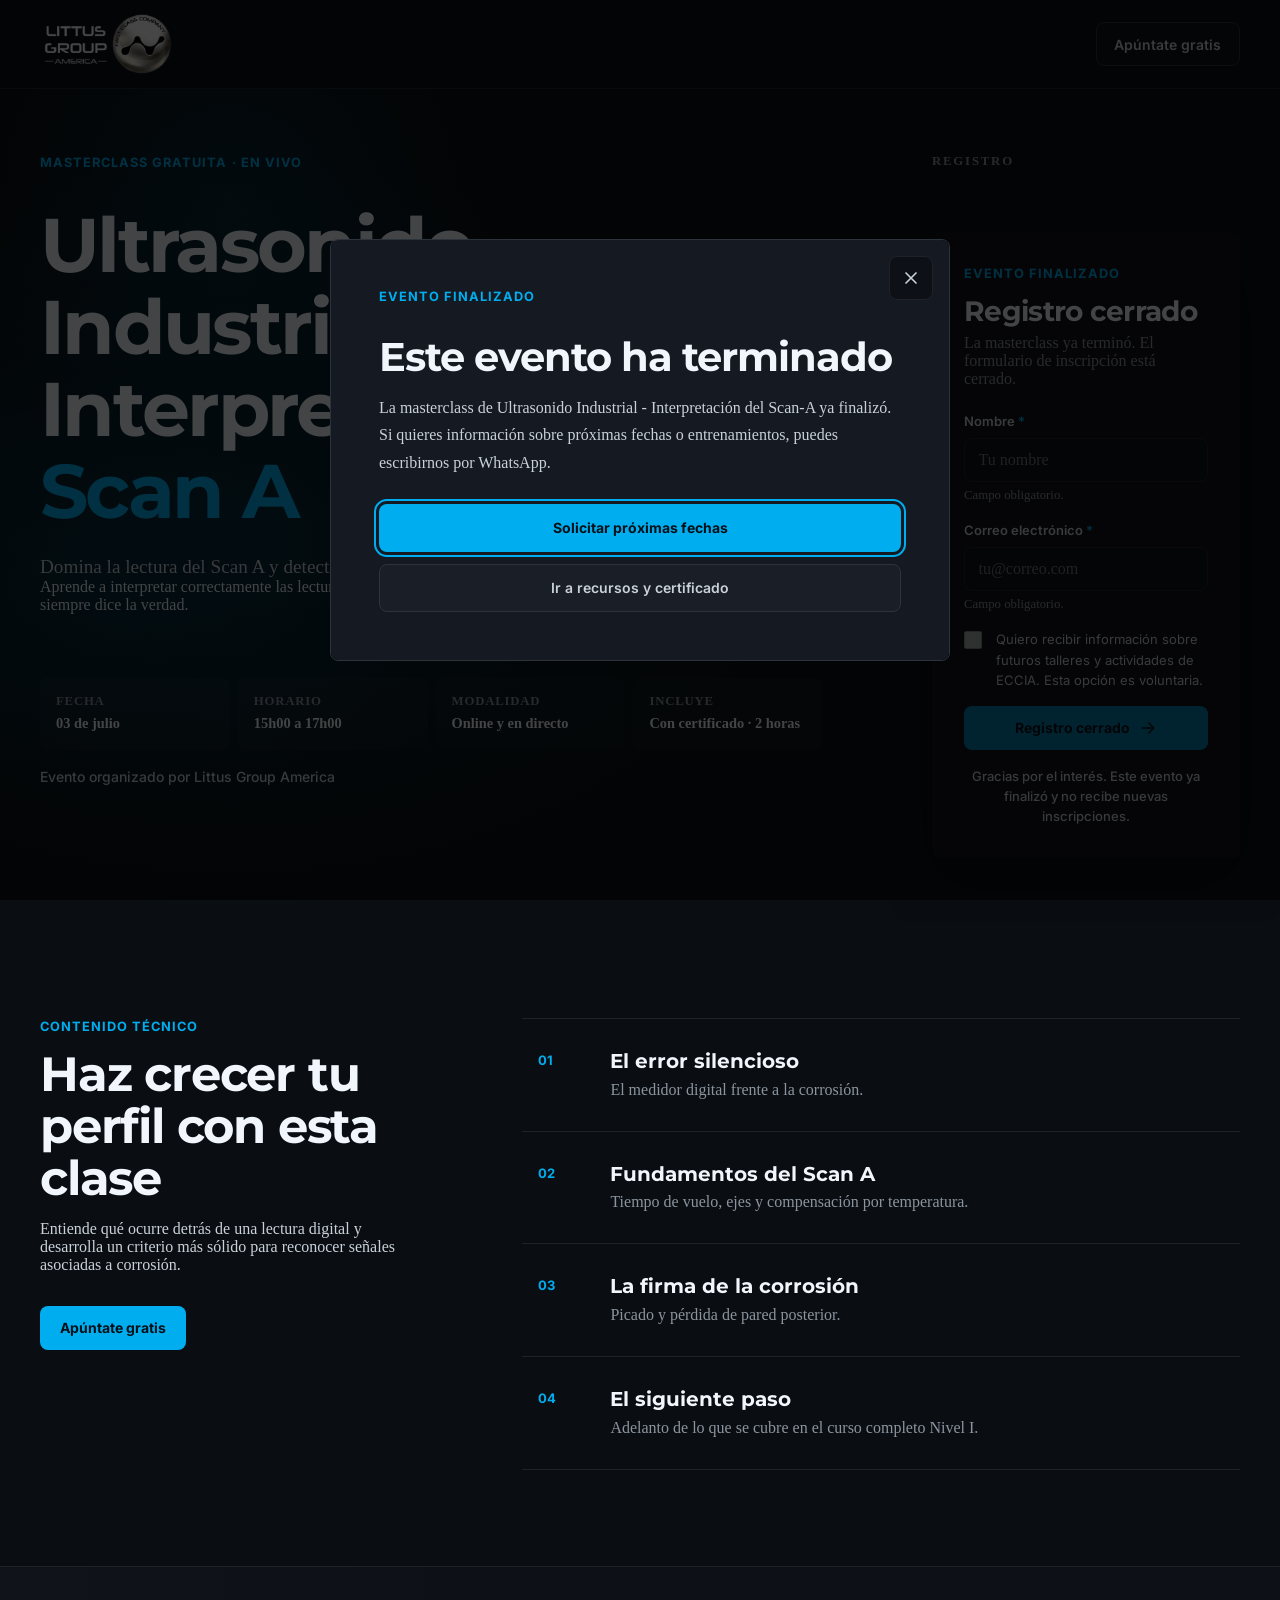
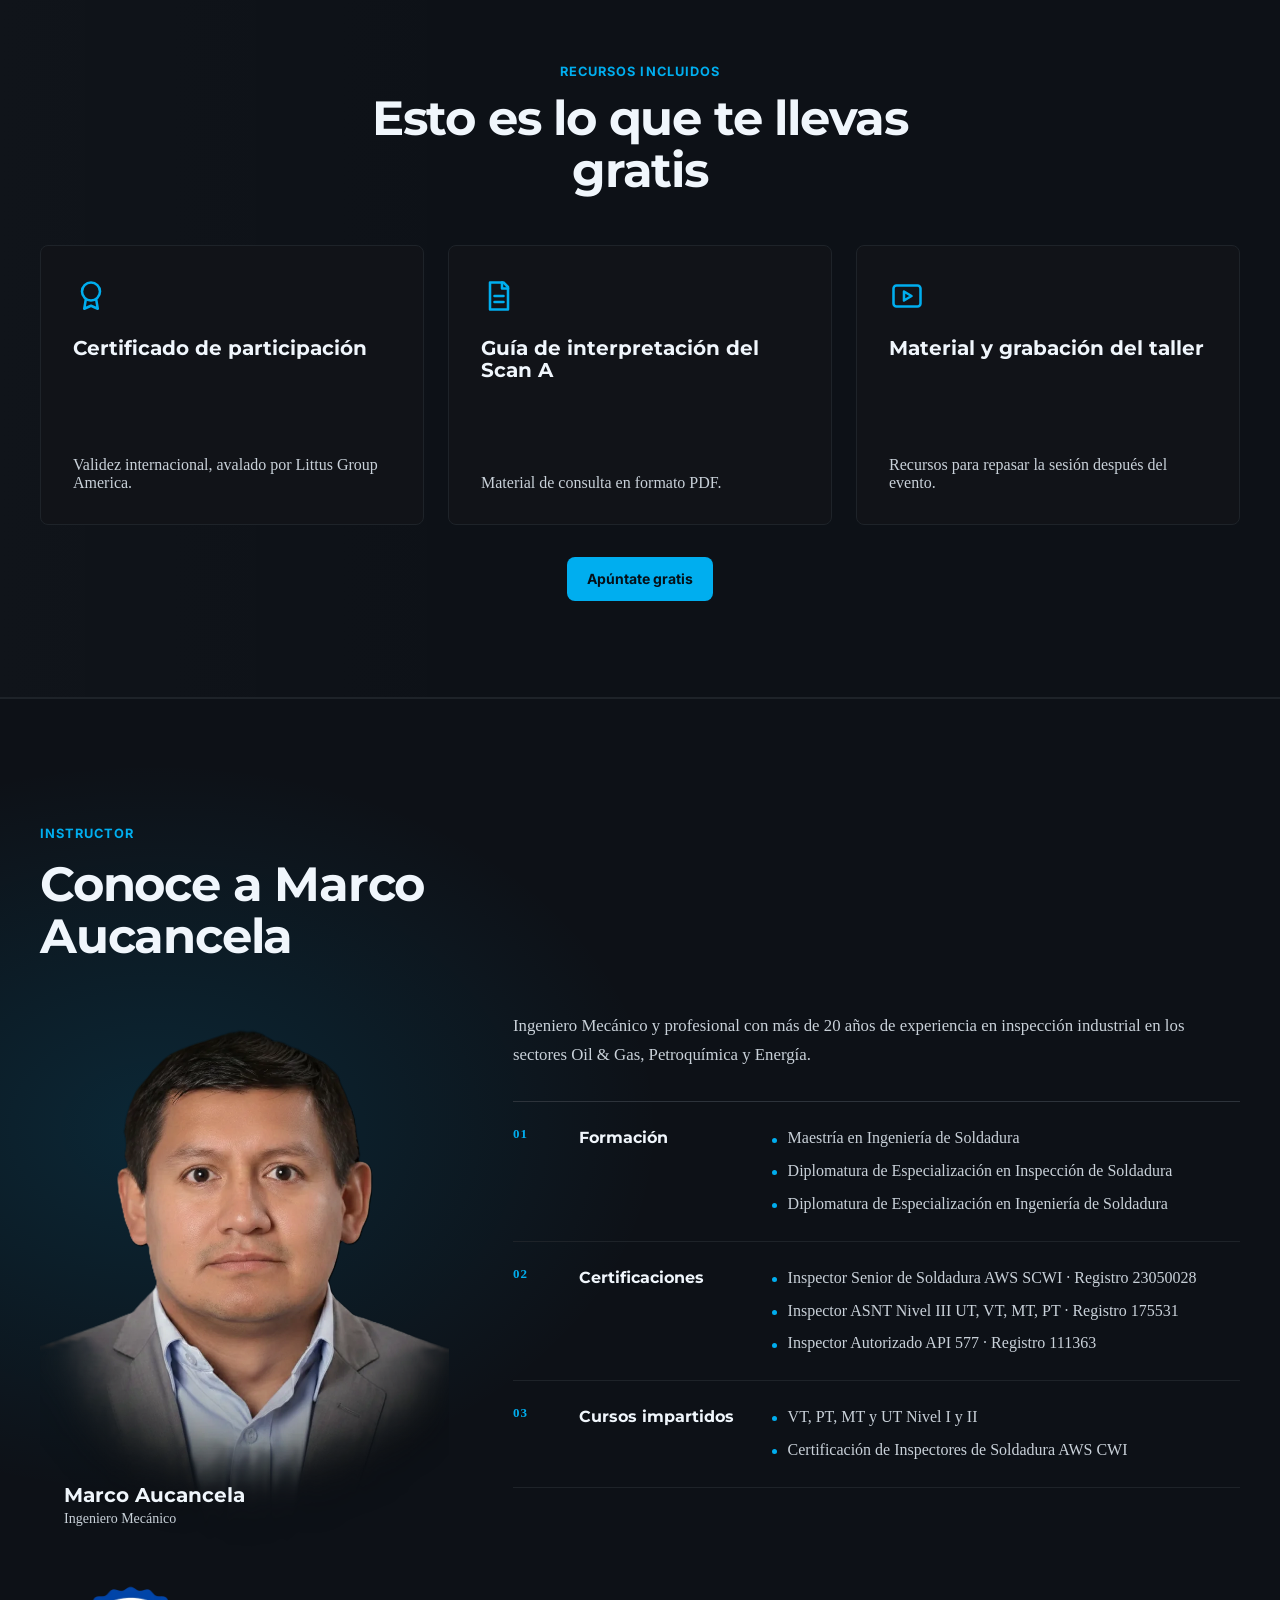
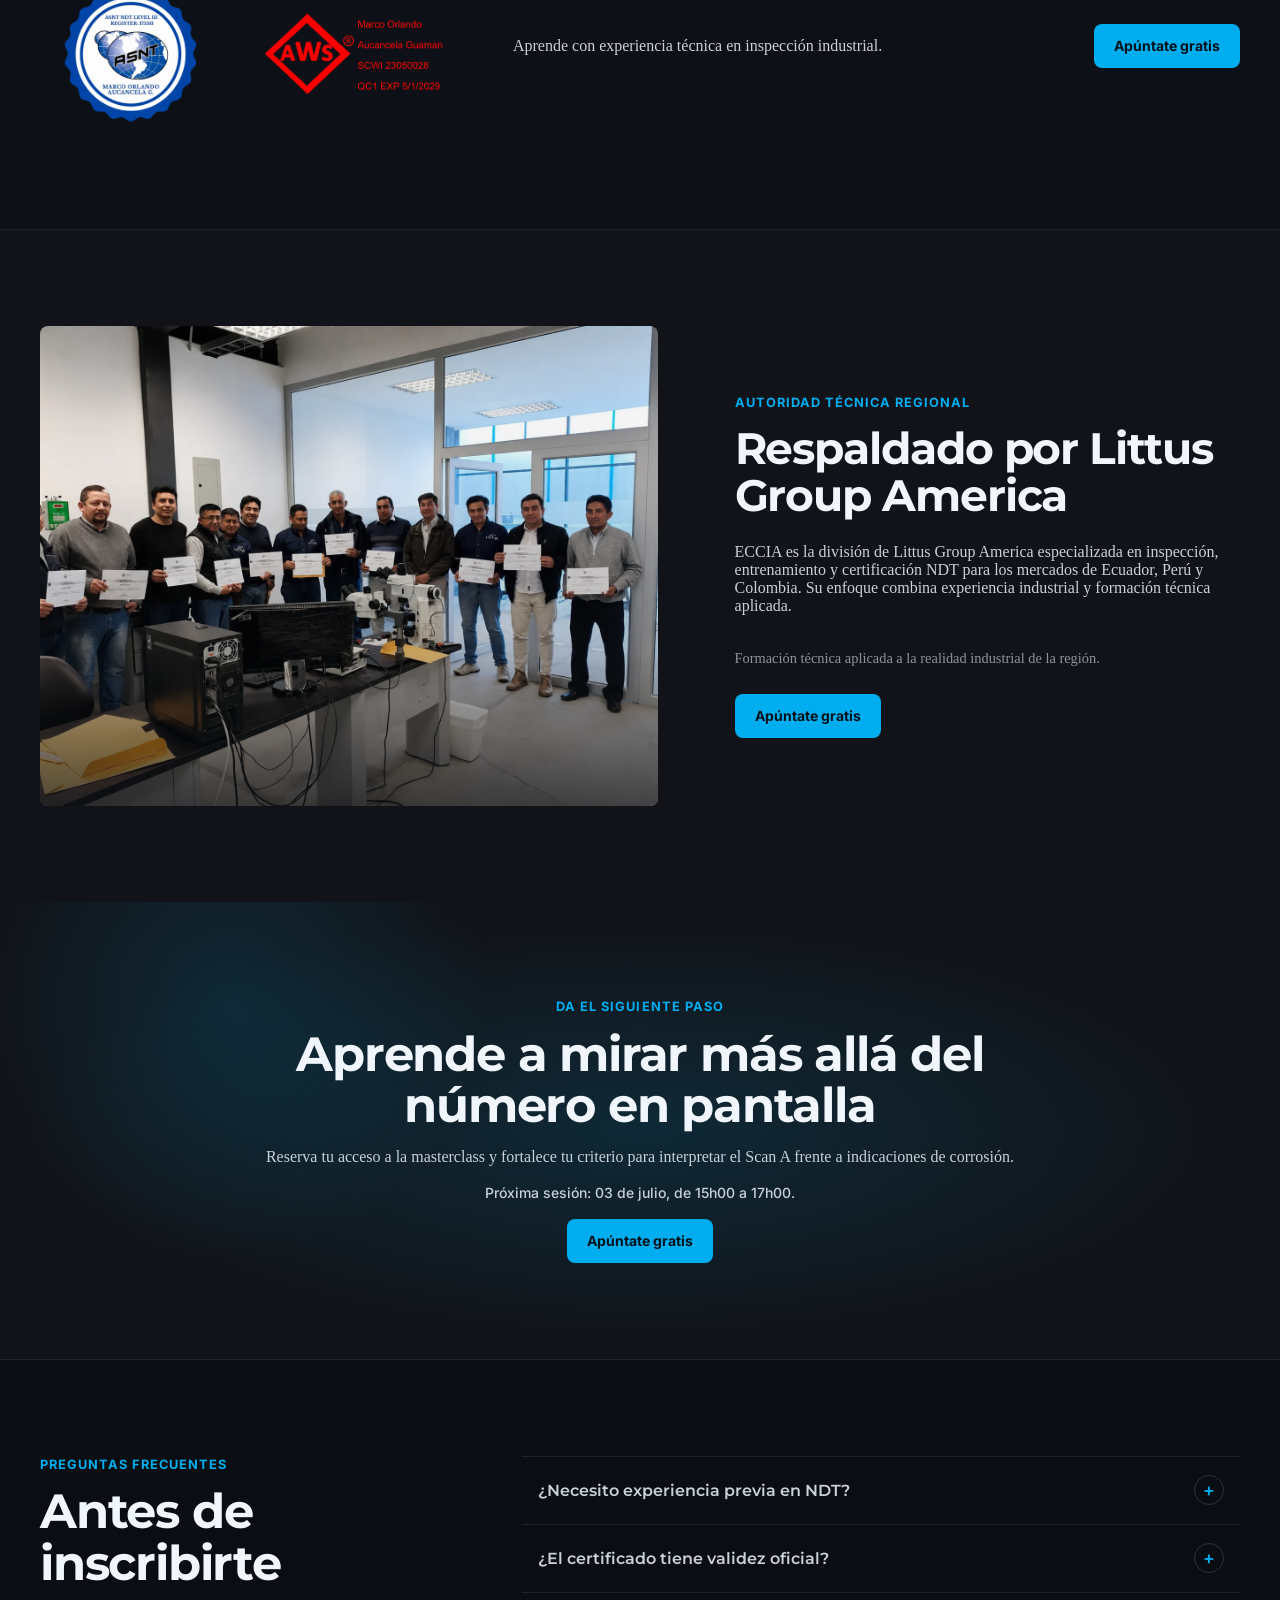
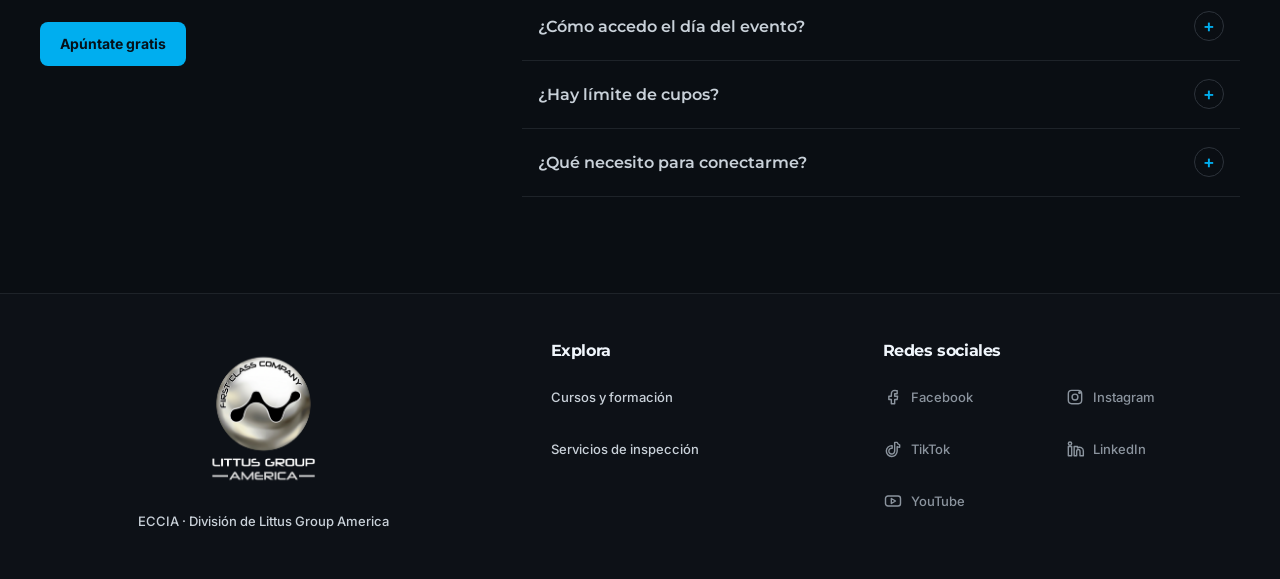
==== commit f4cf8791: "feat: issue metallography certificates under the LEYV mark, 16h The course details were corrected af" ====
--- a/public/index.html
+++ b/public/index.html
@@ -442,7 +442,7 @@
           <ul>
             <li><a class="social-placeholder" href="https://www.facebook.com/profile.php?id=61587063107514" target="_blank" rel="noopener noreferrer" aria-label="Facebook"><svg viewBox="0 0 24 24" aria-hidden="true"><path d="M14 8h3V4.5A15 15 0 0 0 14.4 4C11.8 4 10 5.6 10 8.6V11H7v4h3v5h4v-5h3l.5-4H14V8.8c0-.6.2-.8 0-.8Z"/></svg><span>Facebook</span></a></li>
             <li><a class="social-placeholder" href="https://www.instagram.com/littus_group/" target="_blank" rel="noopener noreferrer" aria-label="Instagram"><svg viewBox="0 0 24 24" aria-hidden="true"><rect x="4" y="4" width="16" height="16" rx="4"/><circle cx="12" cy="12" r="3.5"/><circle cx="17.5" cy="6.5" r="1"/></svg><span>Instagram</span></a></li>
-            <li><a class="social-placeholder" href="https://www.tiktok.com/@littus.group.amer" target="_blank" rel="noopener noreferrer" aria-label="TikTok"><svg viewBox="0 0 24 24" aria-hidden="true"><path d="M14 4v10.5a3.5 3.5 0 1 1-3-3.46V8a6.5 6.5 0 1 0 6 6.48V9.2A7 7 0 0 0 20 10V7a4 4 0 0 1-3-3h-3Z"/></svg><span>TikTok</span></a</li>
+            <li><a class="social-placeholder" href="https://www.tiktok.com/@littus.group.amer" target="_blank" rel="noopener noreferrer" aria-label="TikTok"><svg viewBox="0 0 24 24" aria-hidden="true"><path d="M14 4v10.5a3.5 3.5 0 1 1-3-3.46V8a6.5 6.5 0 1 0 6 6.48V9.2A7 7 0 0 0 20 10V7a4 4 0 0 1-3-3h-3Z"/></svg><span>TikTok</span></a></li>
             <li><a class="social-placeholder" href="https://www.linkedin.com/company/littusgroup/" target="_blank" rel="noopener noreferrer" aria-label="LinkedIn"><svg viewBox="0 0 24 24" aria-hidden="true"><rect x="4" y="9" width="4" height="11"/><circle cx="6" cy="5.5" r="2"/><path d="M11 9h4v1.7A4.5 4.5 0 0 1 22 14.5V20h-4v-5c0-1.5-.7-2.5-2-2.5s-2 1-2 2.5v5h-3V9Z"/></svg><span>LinkedIn</span></a></li>
             <li><a class="social-placeholder" href="https://www.youtube.com/channel/UCc3CD79QwzmX-AVZ5NOx-8Q" target="_blank" rel="noopener noreferrer" aria-label="YouTube"><svg viewBox="0 0 24 24" aria-hidden="true"><rect x="3" y="6" width="18" height="12" rx="3"/><path d="m10 9 5 3-5 3V9Z"/></svg><span>YouTube</span></a></li>
           </ul>
--- a/public/styles.css
+++ b/public/styles.css
@@ -37,6 +37,16 @@
 .header-inner { min-height: 88px; display: flex; align-items: center; justify-content: space-between; gap: var(--space-lg); }
 .header-inner .brand-logo { block-size: 68px; }
 .hero { position: relative; overflow: hidden; min-height: 100svh; padding: 154px 0 var(--space-3xl); }
+.spotlight::before {
+  content: "";
+  position: absolute;
+  inset: -1px;
+  pointer-events: none;
+  background: radial-gradient(560px circle at var(--mx, 18%) var(--my, 22%), var(--eccia-accent-glow), transparent 46%);
+  opacity: .95;
+  transition: opacity 180ms ease;
+}
+.spotlight > * { position: relative; z-index: 1; }
 .hero-editorial { position: relative; z-index: 2; display: grid; grid-template-columns: minmax(0, 1fr) minmax(300px, 340px); gap: clamp(var(--space-2xl), 6vw, var(--space-4xl)); align-items: start; }
 .hero-copy { min-width: 0; }
 .hero-title-lockup { max-width: 920px; margin-top: var(--space-xl); }
@@ -68,6 +78,7 @@
 .field label { color: var(--eccia-text-soft); font-family: var(--font-body); font-size: .8125rem; font-weight: 600; line-height: 1.4; }
 .required-mark { color: var(--eccia-accent); }
 .field-help { margin: calc(var(--space-2xs) * -1) 0 0; color: var(--eccia-muted); font-size: .8rem; line-height: 1.45; }
+.field-help--emphasis { margin-top: var(--space-2xs); padding: var(--space-xs) var(--space-sm); border-left: 2px solid var(--eccia-accent); border-radius: 0 4px 4px 0; background: var(--eccia-accent-soft); color: var(--eccia-text-soft); font-size: .825rem; font-weight: 600; }
 .consent-field { display: grid; grid-template-columns: 20px 1fr; gap: var(--space-sm); align-items: start; color: var(--eccia-text-soft); font-family: var(--font-body); font-size: .8125rem; font-weight: 400; line-height: 1.55; cursor: pointer; }
 .consent-field input { width: 18px; height: 18px; margin: 2px 0 0; accent-color: var(--eccia-accent); cursor: pointer; }
 .consent-field:focus-within { color: var(--eccia-text); }
@@ -169,11 +180,13 @@
 .registration-modal__actions a { width: 100%; min-height: 48px; text-align: center; }
 .registration-modal[open] { animation: modal-enter 180ms ease-out; }
 @keyframes modal-enter { from { opacity: 0; transform: translateY(8px); } to { opacity: 1; transform: translateY(0); } }
-.claim-page { min-height: 100svh; background: radial-gradient(ellipse 70% 55% at 12% 24%, var(--eccia-accent-glow), transparent 68%), var(--eccia-bg); }
+.claim-page { min-height: 100svh; background: var(--eccia-bg); }
 .claim-header { border-bottom: 1px solid var(--eccia-border); background: rgba(10,14,19,.9); }
 .claim-header__inner { min-height: 88px; display: flex; align-items: center; }
 .claim-header .brand-logo { block-size: 68px; inline-size: auto; }
-.claim-main { padding: clamp(112px, 14vw, 160px) 0 var(--space-4xl); }
+.claim-main { padding: 0 0 var(--space-4xl); }
+.claim-hero { position: relative; overflow: hidden; padding: clamp(112px, 14vw, 160px) 0 clamp(var(--space-3xl), 8vw, var(--space-4xl)); background: radial-gradient(ellipse 70% 55% at 12% 24%, var(--eccia-accent-glow), transparent 68%), var(--eccia-bg); }
+.claim-hero.spotlight::before { background: radial-gradient(640px circle at var(--mx, 18%) var(--my, 28%), rgba(0,174,239,.18), transparent 48%); }
 .claim-layout { display: grid; grid-template-columns: minmax(0, 1fr) minmax(300px, 420px); gap: clamp(var(--space-2xl), 7vw, var(--space-4xl)); align-items: center; }
 .claim-copy { max-width: 740px; }
 .claim-copy > p:not(.section-eyebrow) { color: var(--eccia-text-soft); font-size: clamp(1.05rem, 2vw, 1.2rem); }
@@ -183,18 +196,33 @@
 .claim-card { padding: var(--space-xl); border: 1px solid var(--eccia-border); border-radius: var(--eccia-layout-radius); background: var(--eccia-surface); box-shadow: 0 24px 64px rgba(0,0,0,.2); }
 .claim-card h2 { margin-bottom: var(--space-xs); font-size: 1.75rem; }
 .claim-card > p:not(.form-kicker) { color: var(--eccia-muted); }
-.resource-grid { display: grid; grid-template-columns: repeat(2, minmax(0, 1fr)); gap: var(--space-lg); }
-.resource-card { display: grid; align-content: start; gap: var(--space-md); min-height: 300px; padding: var(--space-xl); border: 1px solid var(--eccia-border); border-radius: var(--eccia-layout-radius); background: var(--eccia-surface); }
-.resource-card__index { color: var(--eccia-accent); font-family: var(--font-body); font-size: .8125rem; font-weight: 700; letter-spacing: .08em; }
-.resource-card p { color: var(--eccia-text-soft); }
-.resource-card .btn-secondary { align-self: end; justify-self: start; margin-top: auto; }
-.course-next { overflow: hidden; padding: var(--space-4xl) 0; background: radial-gradient(ellipse 60% 50% at 82% 40%, var(--eccia-accent-glow), transparent 70%), var(--eccia-bg); }
+.gift-feature { display: grid; grid-template-columns: minmax(240px, .8fr) minmax(0, 1.2fr); gap: clamp(var(--space-2xl), 6vw, var(--space-4xl)); align-items: center; }
+.gift-feature + .gift-feature { margin-top: clamp(var(--space-3xl), 8vw, var(--space-4xl)); }
+.gift-feature--reverse .gift-feature__media { order: 2; }
+/* The cover art is a dark poster on a dark page background, so the frame
+   needs its own border + radial cyan glow behind the image or the whole
+   thing visually disappears into the section background. */
+.gift-feature__media { margin: 0; display: grid; place-items: center; padding: var(--space-2xl); border: 1px solid rgba(0,174,239,.32); border-radius: var(--eccia-layout-radius); background: radial-gradient(ellipse 70% 65% at 50% 32%, rgba(0,174,239,.16), transparent 72%), var(--eccia-bg-soft); box-shadow: 0 28px 80px rgba(0,0,0,.35); }
+.gift-feature__media img { display: block; width: 100%; max-width: 240px; height: auto; border-radius: calc(var(--eccia-layout-radius) - 4px); box-shadow: 0 0 0 1px rgba(0,174,239,.24), 0 24px 60px rgba(0,0,0,.5); }
+.gift-feature__index { margin: 0 0 var(--space-xs); color: var(--eccia-accent); font-family: var(--font-body); font-size: .8125rem; font-weight: 700; letter-spacing: .1em; text-transform: uppercase; }
+.gift-feature__copy > p:not(.gift-feature__index) { color: var(--eccia-text-soft); }
+.gift-feature .btn-primary { display: inline-flex; margin-top: var(--space-lg); }
+.course-next { overflow: hidden; padding: clamp(var(--space-3xl), 8vw, var(--space-4xl)) 0; background: radial-gradient(ellipse 65% 55% at 84% 36%, rgba(0,174,239,.18), transparent 72%), linear-gradient(180deg, var(--eccia-bg), var(--eccia-bg-soft)); }
 .course-next__layout { display: grid; grid-template-columns: minmax(0, 1.05fr) minmax(320px, .95fr); gap: clamp(var(--space-2xl), 6vw, var(--space-4xl)); align-items: center; }
-.course-next__media { position: relative; min-height: 520px; margin: 0; overflow: hidden; border-radius: var(--eccia-layout-radius); background: var(--eccia-bg-soft); }
-.course-next__media::after { content: ""; position: absolute; inset: 0; pointer-events: none; background: linear-gradient(180deg, rgba(10,14,19,.06) 30%, rgba(10,14,19,.38) 70%, rgba(10,14,19,.82) 100%); }
-.course-next__media img { display: block; width: 100%; height: 100%; min-height: 520px; object-fit: cover; object-position: center; }
+.course-next__media { position: relative; min-height: 520px; margin: 0; overflow: hidden; border: 1px solid var(--eccia-border-strong); border-radius: var(--eccia-layout-radius); background: var(--eccia-bg-soft); box-shadow: 0 28px 80px rgba(0,0,0,.28); }
+.course-next__media::after { content: ""; position: absolute; z-index: 1; inset: 0; pointer-events: none; background: linear-gradient(180deg, rgba(0,0,0,.18) 0%, rgba(0,0,0,.46) 52%, rgba(0,0,0,.88) 100%); }
+.course-next__media img { position: relative; z-index: 0; display: block; width: 100%; height: 100%; min-height: 520px; object-fit: cover; object-position: center; }
 .course-next__copy > p:not(.section-eyebrow) { color: var(--eccia-text-soft); }
+.course-next__discount { display: grid; gap: var(--space-2xs); margin-top: var(--space-lg); padding: var(--space-md); border: 1px solid rgba(0,174,239,.42); border-radius: var(--eccia-layout-radius); background: var(--eccia-accent-soft); }
+.course-next__discount strong { color: var(--eccia-accent); font-family: var(--font-display); font-size: clamp(1.35rem, 3vw, 2rem); line-height: 1; }
+.course-next__discount span { color: var(--eccia-text-soft); font-size: .92rem; }
 .course-next__actions { display: flex; flex-wrap: wrap; gap: var(--space-sm); margin-top: var(--space-xl); }
+.replay-section { overflow: hidden; border-block: 1px solid var(--eccia-border); background: radial-gradient(ellipse 60% 55% at 14% 30%, rgba(0,174,239,.14), transparent 70%), var(--eccia-bg-soft); }
+.replay-layout { display: grid; grid-template-columns: minmax(0, 1.15fr) minmax(300px, .85fr); gap: clamp(var(--space-2xl), 6vw, var(--space-4xl)); align-items: center; }
+.replay-media { position: relative; width: 100%; aspect-ratio: 16 / 9; overflow: hidden; border: 1px solid var(--eccia-border-strong); border-radius: var(--eccia-layout-radius); background: #000; box-shadow: 0 28px 80px rgba(0,0,0,.32); }
+.replay-media iframe { position: absolute; inset: 0; width: 100%; height: 100%; border: 0; }
+.replay-copy > p:not(.section-eyebrow) { color: var(--eccia-text-soft); }
+.replay-actions { display: flex; flex-wrap: wrap; gap: var(--space-sm); margin-top: var(--space-xl); }
 .validation-page {
   min-height: 100svh;
   background:
@@ -292,7 +320,9 @@
 }
 .mobile-cta { display: none; }
 @media (max-width: 900px) {
-  .hero-editorial, .split-layout, .faq-layout, .speaker-layout, .footer-grid, .claim-layout, .course-next__layout { grid-template-columns: 1fr; }
+  .hero-editorial, .split-layout, .faq-layout, .speaker-layout, .footer-grid, .claim-layout, .course-next__layout, .gift-feature, .replay-layout { grid-template-columns: 1fr; }
+  .gift-feature--reverse .gift-feature__media { order: initial; }
+  .gift-feature__media img { max-width: 200px; }
   .hero-editorial, .split-layout, .faq-layout, .speaker-layout { gap: var(--space-3xl); }
   .hero { min-height: auto; }
   .registration-rail { padding: var(--space-xl) 0 0; }
@@ -334,6 +364,7 @@
   .authority-media, .authority-media img { min-height: 300px; }
   .course-next__media, .course-next__media img { min-height: 320px; }
   .course-next__actions .btn-primary, .course-next__actions .btn-secondary { width: 100%; }
+  .replay-actions .btn-primary, .replay-actions .btn-secondary { width: 100%; }
   .validation-form__row { grid-template-columns: 1fr; }
   .validation-form__row .btn-primary { width: 100%; }
   .authority-action .btn-primary { width: 100%; }
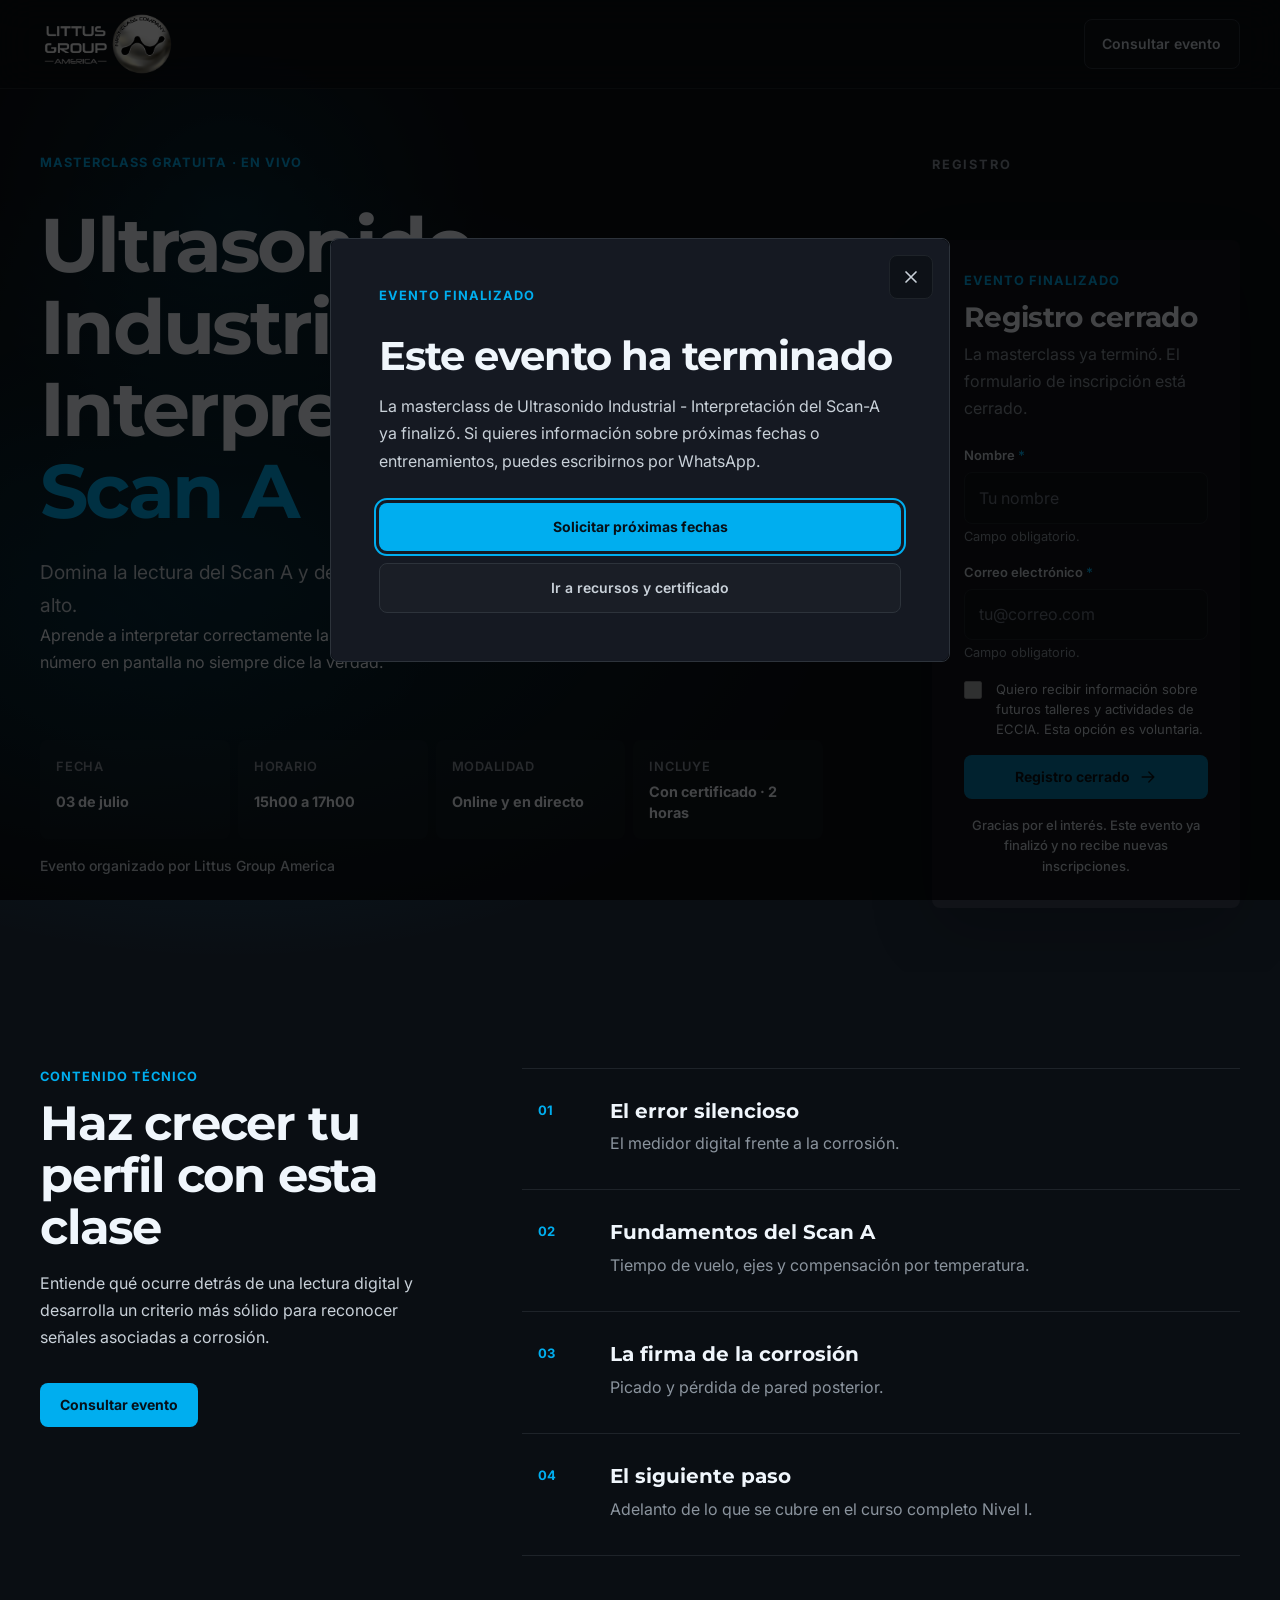
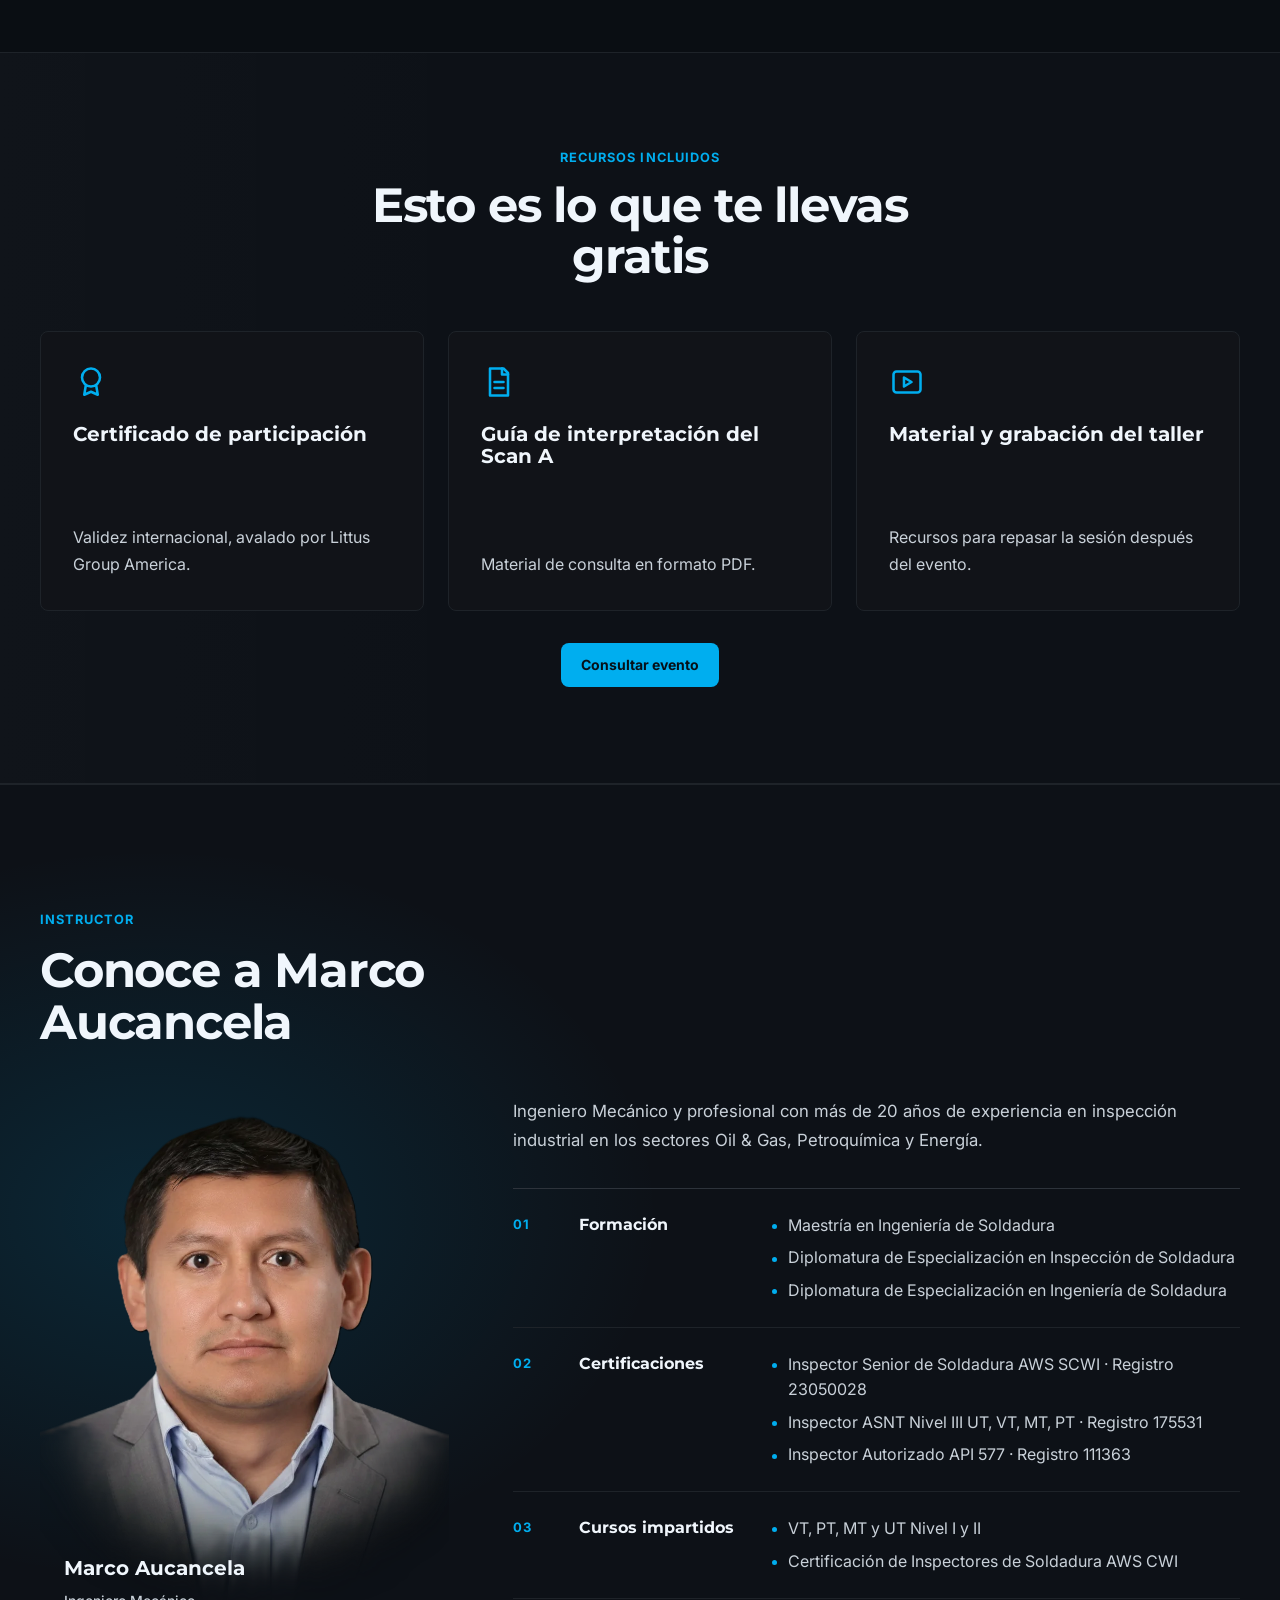
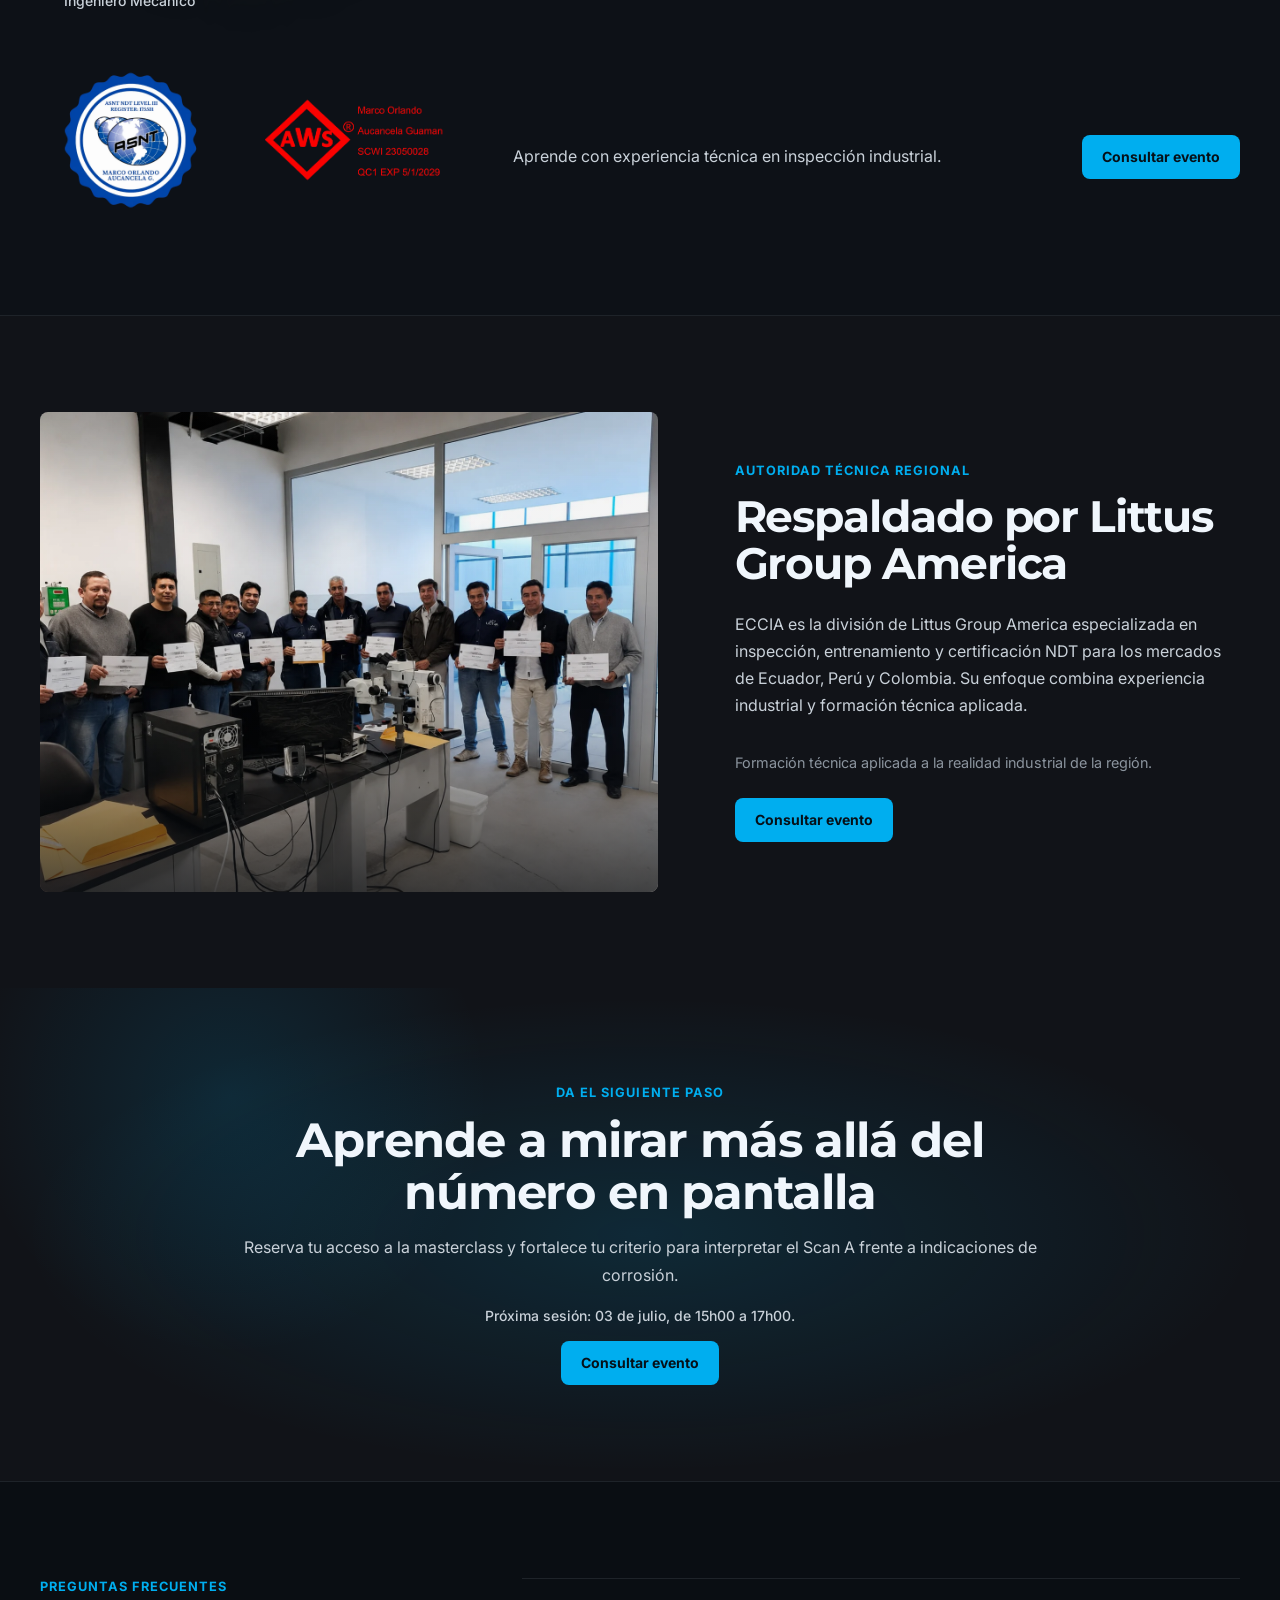
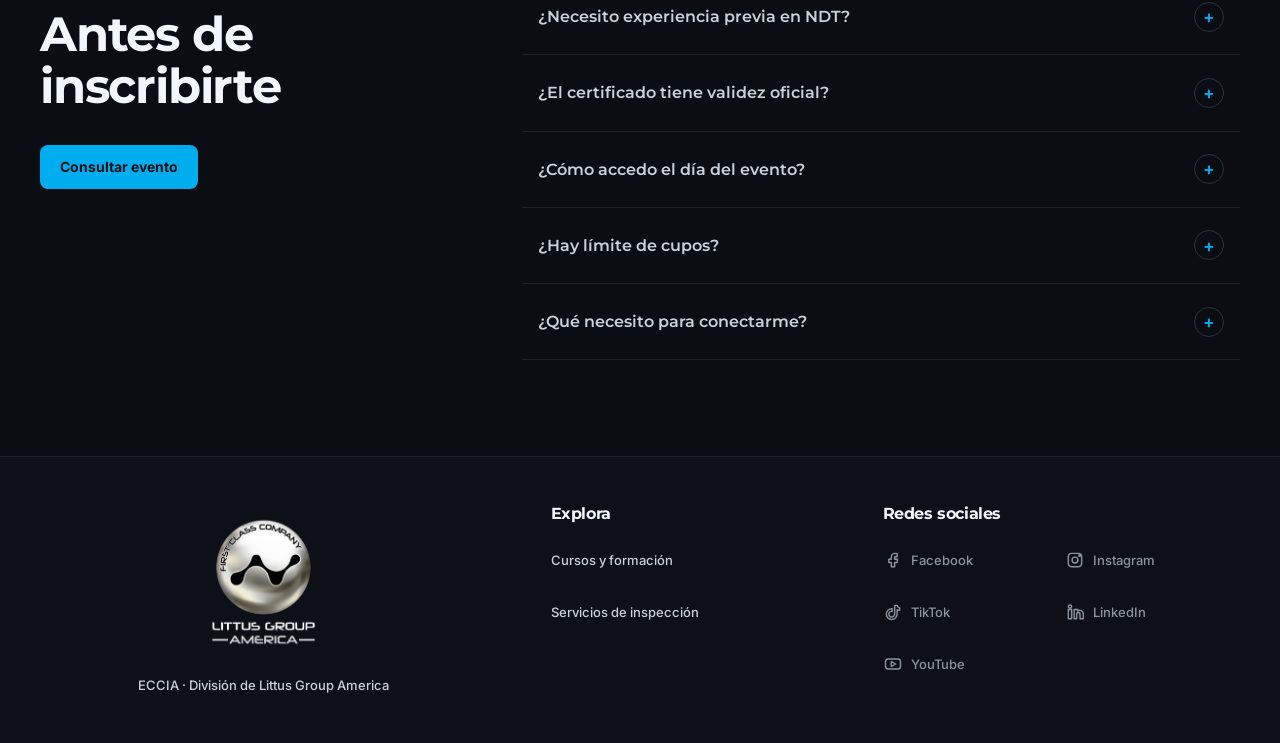
==== commit 56c26d68: "fix(funnel): route landing CTAs through generic signup" ====
--- a/public/index.html
+++ b/public/index.html
@@ -43,7 +43,7 @@
             height="112"
           />
         </a>
-        <a class="btn-secondary header-cta" href="#inscripcion">Apúntate gratis</a>
+        <a class="btn-secondary header-cta" data-registration-cta href="inscripcion.html?evento=ultrasonido-industrial-scan-a">Consultar evento</a>
       </div>
     </header>
 
@@ -170,7 +170,7 @@
               un criterio más sólido para reconocer señales asociadas a
               corrosión.
             </p>
-            <a class="btn-primary" href="#inscripcion">Apúntate gratis</a>
+            <a class="btn-primary" data-registration-cta href="inscripcion.html?evento=ultrasonido-industrial-scan-a">Consultar evento</a>
           </div>
           <ol class="topic-list">
             <li>
@@ -228,7 +228,7 @@
               <p>Recursos para repasar la sesión después del evento.</p>
             </article>
           </div>
-          <div class="section-cta"><a class="btn-primary" href="#inscripcion">Apúntate gratis</a></div>
+          <div class="section-cta"><a class="btn-primary" data-registration-cta href="inscripcion.html?evento=ultrasonido-industrial-scan-a">Consultar evento</a></div>
         </div>
       </section>
 
@@ -313,7 +313,7 @@
 
               <div class="speaker-action speaker-action--spaced">
                 <p>Aprende con experiencia técnica en inspección industrial.</p>
-                <a class="btn-primary" href="#inscripcion">Apúntate gratis</a>
+                <a class="btn-primary" data-registration-cta href="inscripcion.html?evento=ultrasonido-industrial-scan-a">Consultar evento</a>
               </div>
             </div>
           </div>
@@ -343,7 +343,7 @@
             </p>
             <div class="authority-action">
               <p>Formación técnica aplicada a la realidad industrial de la región.</p>
-              <a class="btn-primary" href="#inscripcion">Apúntate gratis</a>
+              <a class="btn-primary" data-registration-cta href="inscripcion.html?evento=ultrasonido-industrial-scan-a">Consultar evento</a>
             </div>
           </div>
         </div>
@@ -361,7 +361,7 @@
             Próxima sesión: 03 de julio,
             de 15h00 a 17h00.
           </p>
-          <a class="btn-primary" href="#inscripcion">Apúntate gratis</a>
+          <a class="btn-primary" data-registration-cta href="inscripcion.html?evento=ultrasonido-industrial-scan-a">Consultar evento</a>
         </div>
       </section>
 
@@ -370,7 +370,7 @@
           <div class="section-heading">
             <p class="section-eyebrow">Preguntas frecuentes</p>
             <h2>Antes de inscribirte</h2>
-            <a class="btn-primary" href="#inscripcion">Apúntate gratis</a>
+            <a class="btn-primary" data-registration-cta href="inscripcion.html?evento=ultrasonido-industrial-scan-a">Consultar evento</a>
           </div>
           <div class="faq-list">
             <details>
@@ -474,6 +474,6 @@
       </div>
     </dialog>
 
-    <a class="mobile-cta" href="#inscripcion">Evento finalizado</a>
+    <a class="mobile-cta" data-registration-cta href="inscripcion.html?evento=ultrasonido-industrial-scan-a">Evento finalizado</a>
   </body>
 </html>
--- a/public/styles.css
+++ b/public/styles.css
@@ -10,7 +10,7 @@
   -webkit-font-smoothing: antialiased;
   text-rendering: optimizeLegibility;
 }
-body, button, input { font: inherit; }
+button, input { font: inherit; }
 a { color: inherit; }
 img { max-width: 100%; height: auto; }
 svg { fill: none; stroke: currentColor; stroke-width: 1.7; stroke-linecap: round; stroke-linejoin: round; }
@@ -318,6 +318,37 @@
   border-color: rgba(0,174,239,.45);
   background: var(--eccia-accent-soft);
 }
+/* Generic registration page (inscripcion.html?evento=). Brand tokens only;
+   the card, inputs, consent and status reuse the landing components. */
+.visually-hidden { position: absolute; inline-size: 1px; block-size: 1px; margin: -1px; padding: 0; overflow: hidden; clip-path: inset(50%); white-space: nowrap; border: 0; }
+.inscripcion-page {
+  min-height: 100svh;
+  background:
+    radial-gradient(ellipse 70% 55% at 78% 16%, var(--eccia-accent-glow), transparent 68%),
+    linear-gradient(180deg, rgba(255,255,255,.025), transparent 34%),
+    var(--eccia-bg);
+}
+.inscripcion-shell { width: min(calc(100% - 2rem), 680px); margin-inline: auto; padding: clamp(var(--space-2xl), 7vw, var(--space-4xl)) 0; }
+.inscripcion-card { background: var(--eccia-surface); box-shadow: 0 24px 64px rgba(0,0,0,.24); }
+.inscripcion-evento h1 { margin-bottom: var(--space-sm); font-size: clamp(2rem, 6vw, 3.25rem); overflow-wrap: anywhere; }
+.inscripcion-resumen { max-width: 58ch; margin: 0; color: var(--eccia-text-soft); }
+.inscripcion-datos { display: flex; flex-wrap: wrap; gap: var(--space-sm) var(--space-xl); margin: var(--space-lg) 0 0; }
+.inscripcion-datos dt { color: var(--eccia-muted); font-size: .8rem; font-weight: 600; letter-spacing: .08em; text-transform: uppercase; }
+.inscripcion-datos dd { margin: 0; color: var(--eccia-text); font-weight: 500; }
+.inscripcion-contenido { margin-top: var(--space-xl); padding-top: var(--space-xl); border-top: 1px solid var(--eccia-border); }
+.inscripcion-contenido form { margin-top: 0; }
+.inscripcion-aviso { display: grid; gap: var(--space-2xs); margin: 0; padding: var(--space-lg); border: 1px solid var(--eccia-border); border-radius: var(--eccia-layout-radius); background: rgba(255,255,255,.025); color: var(--eccia-text-soft); }
+.inscripcion-aviso strong { color: var(--eccia-text); }
+.inscripcion-nota { margin: 0; color: var(--eccia-muted); font-size: .875rem; }
+.field-label { margin: 0; color: var(--eccia-text-soft); font-family: var(--font-body); font-size: .8125rem; font-weight: 600; line-height: 1.4; }
+.field-error { margin: 0; color: var(--eccia-error); font-size: .8125rem; font-weight: 600; line-height: 1.45; }
+.input[aria-invalid="true"] { border-color: var(--eccia-error); }
+/* Turnstile's widget is 65px tall; reserving it avoids a layout shift. */
+.challenge-slot { min-height: 65px; }
+.challenge-slot:focus-visible { outline: 2px solid var(--eccia-accent); outline-offset: 3px; }
+.inscripcion-exito { margin-top: 0; }
+.inscripcion-exito h2 { margin: 0; color: var(--eccia-success); font-size: 1.5rem; }
+.inscripcion-exito h2:focus { outline: none; }
 .mobile-cta { display: none; }
 @media (max-width: 900px) {
   .hero-editorial, .split-layout, .faq-layout, .speaker-layout, .footer-grid, .claim-layout, .course-next__layout, .gift-feature, .replay-layout { grid-template-columns: 1fr; }
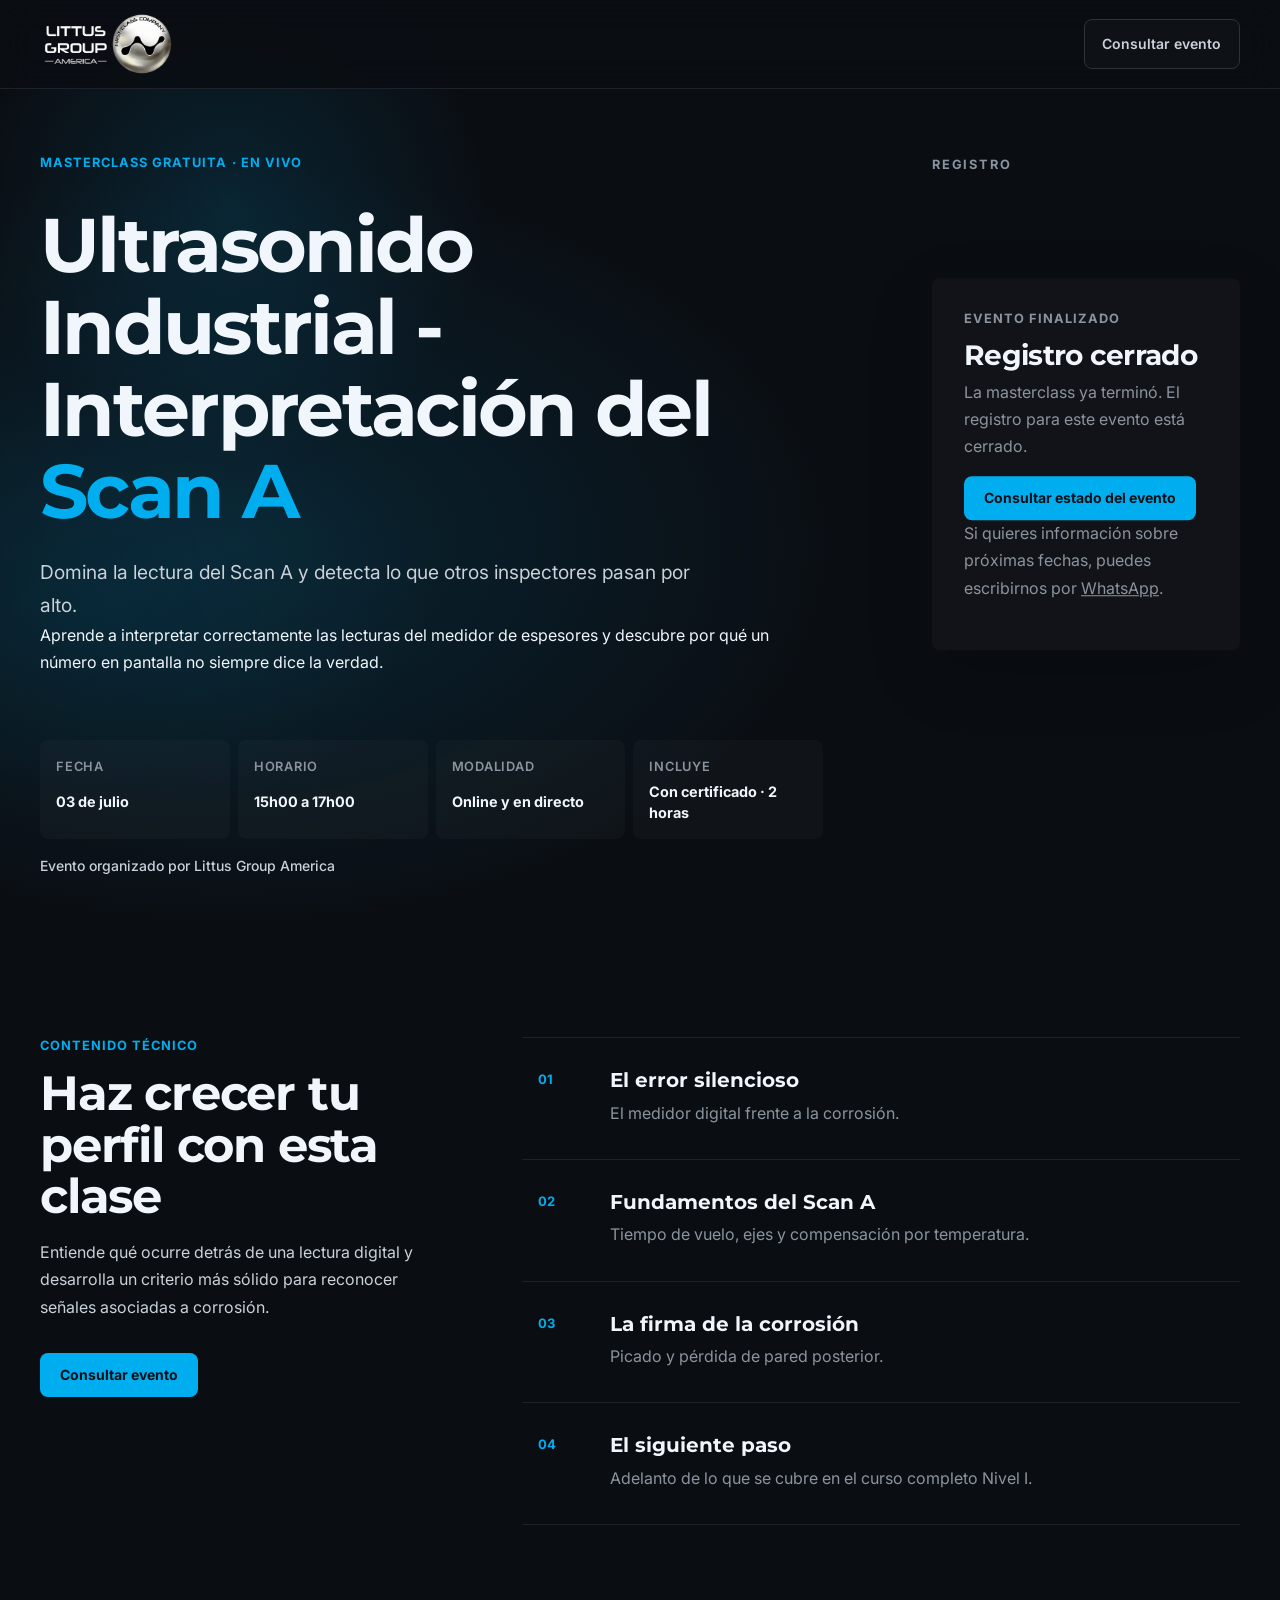
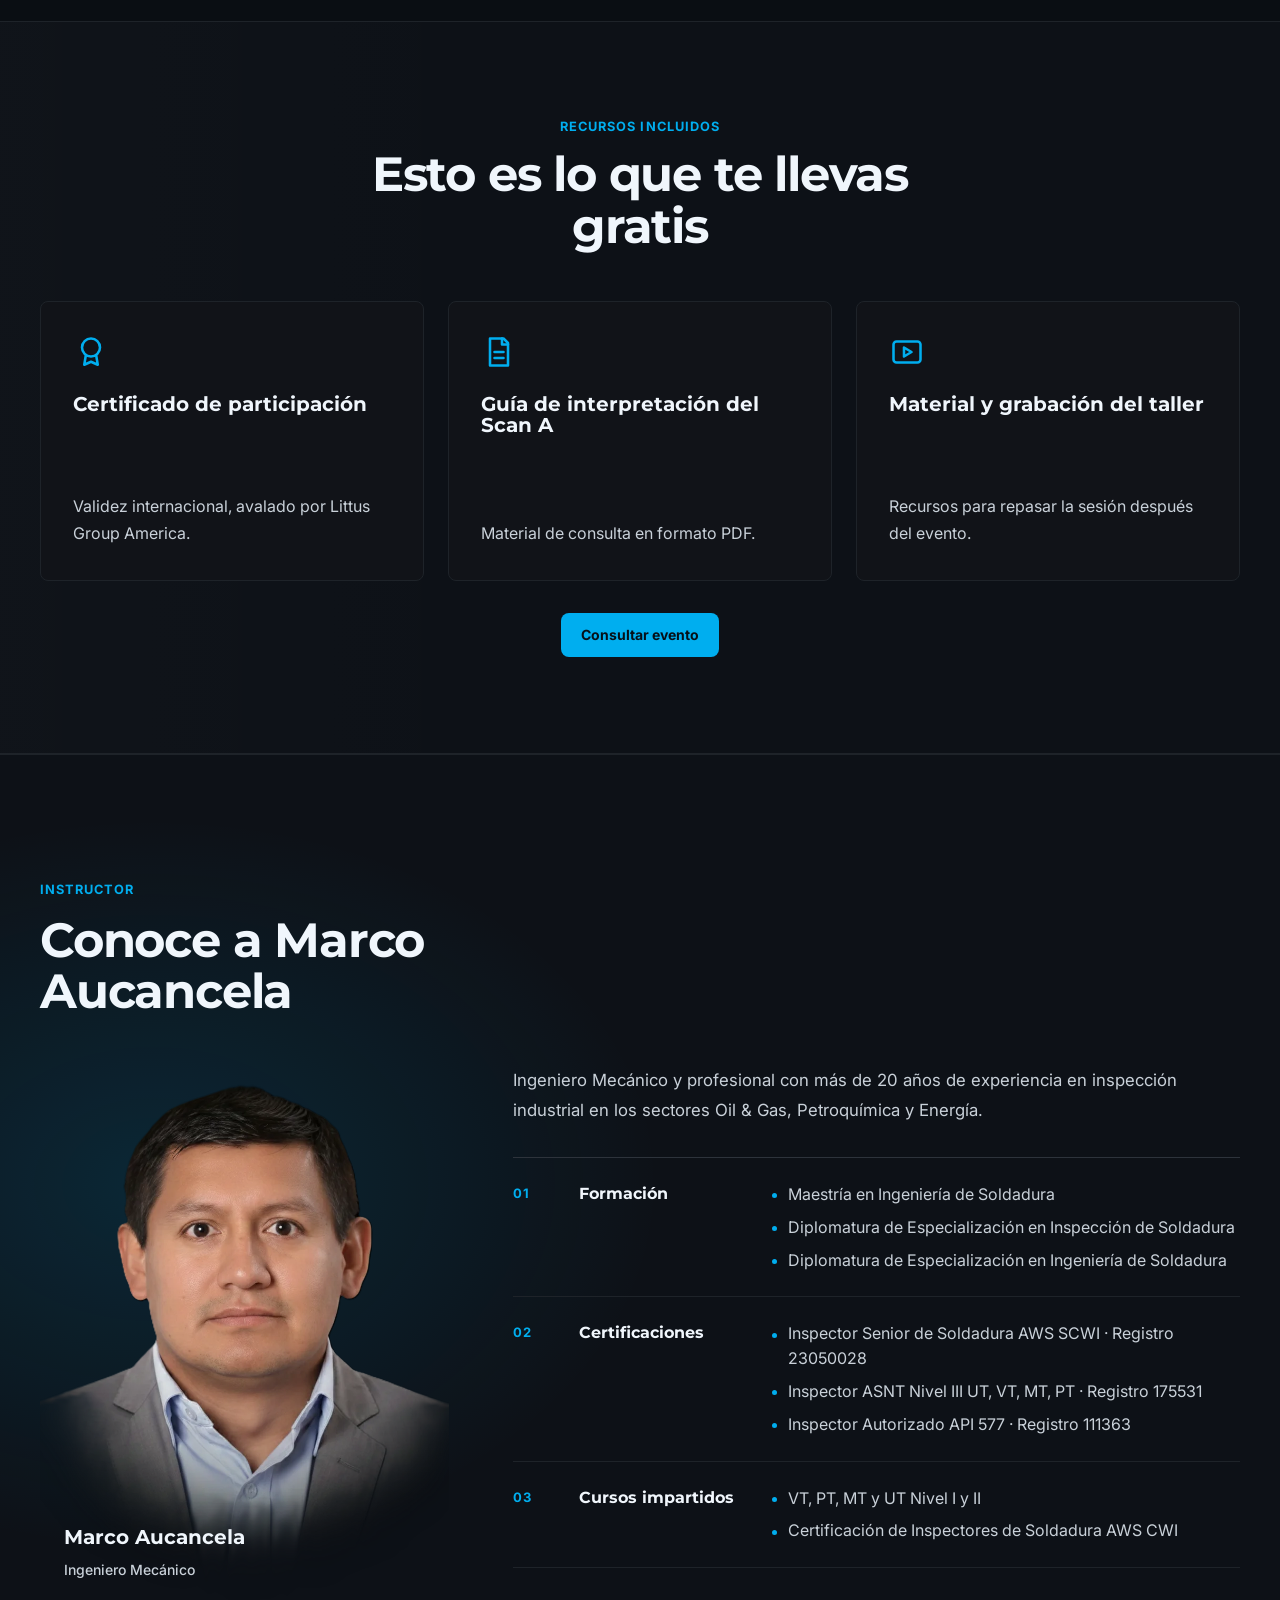
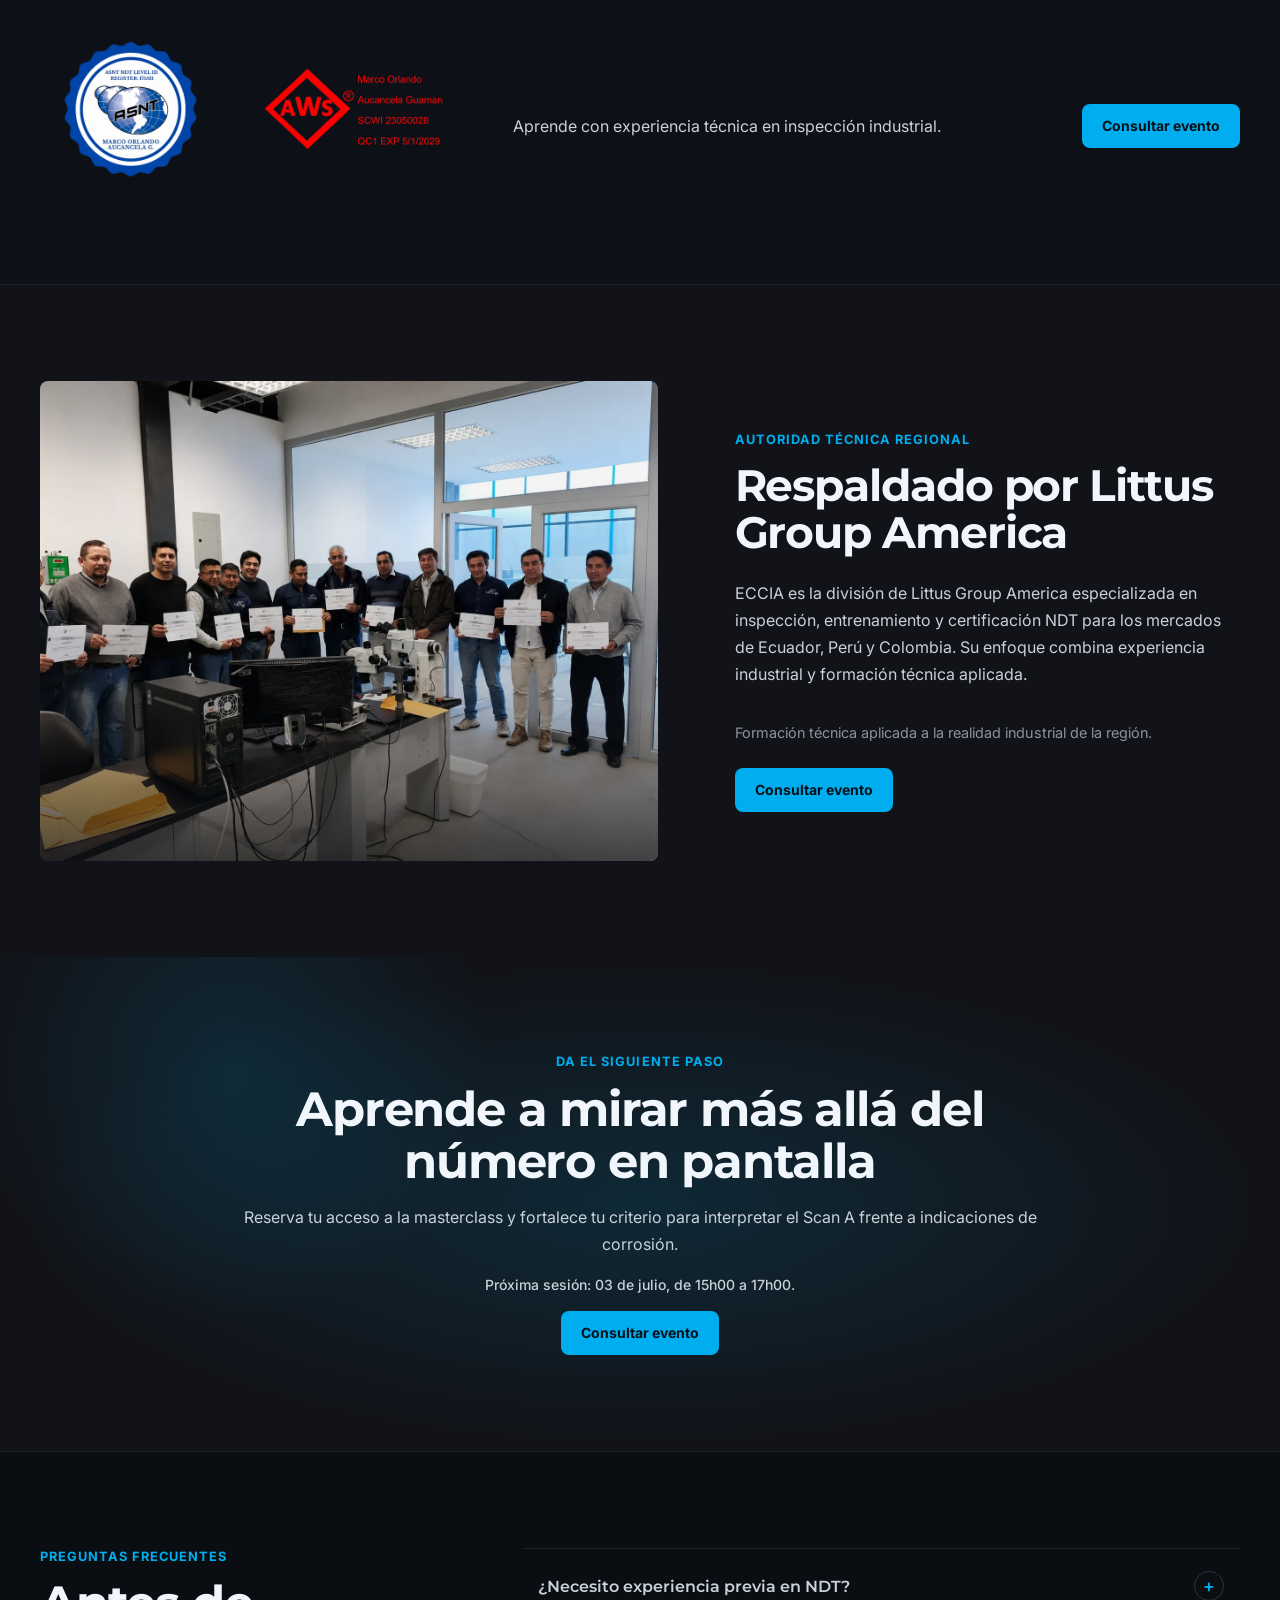
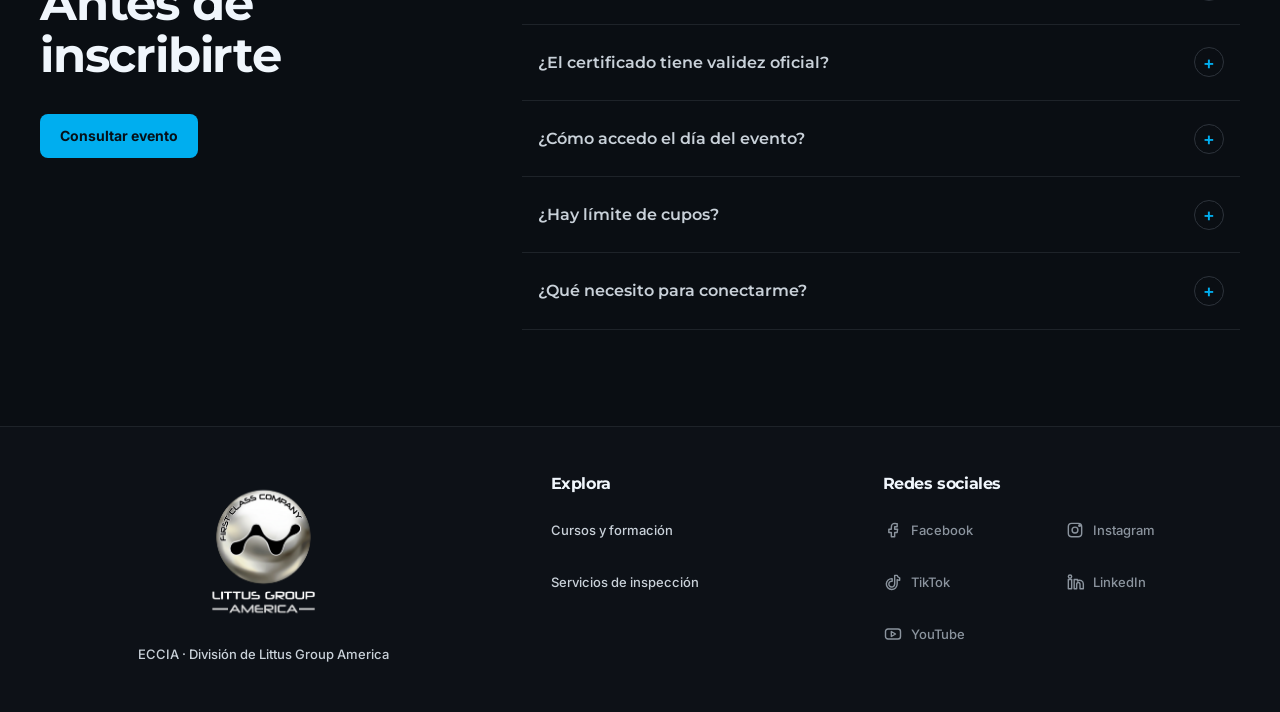
==== commit 3349dd93: "fix(funnel): retire embedded landing registration" ====
--- a/public/index.html
+++ b/public/index.html
@@ -86,75 +86,13 @@
             <p class="authority-line">Evento organizado por Littus Group America</p>
           </div>
 
-          <aside class="registration-rail" aria-labelledby="form-title">
+          <aside class="registration-rail" aria-labelledby="event-status-title">
             <div class="registration-card">
-              <p class="form-kicker">Evento finalizado</p>
-              <h2 id="form-title">Registro cerrado</h2>
-              <p>La masterclass ya terminó. El formulario de inscripción está cerrado.</p>
-
-              <form id="inscripcion" aria-describedby="form-note" novalidate>
-                <div class="field">
-                  <label for="nombre">
-                    Nombre <span class="required-mark" aria-hidden="true">*</span>
-                  </label>
-                  <input
-                    class="input"
-                    id="nombre"
-                    name="nombre"
-                    type="text"
-                    autocomplete="name"
-                    aria-describedby="nombre-help"
-                    placeholder="Tu nombre"
-                    disabled
-                    required
-                  />
-                  <p class="field-help" id="nombre-help">Campo obligatorio.</p>
-                </div>
-                <div class="field">
-                  <label for="correo">
-                    Correo electrónico
-                    <span class="required-mark" aria-hidden="true">*</span>
-                  </label>
-                  <input
-                    class="input"
-                    id="correo"
-                    name="correo"
-                    type="email"
-                    autocomplete="email"
-                    aria-describedby="correo-help"
-                    placeholder="tu@correo.com"
-                    disabled
-                    required
-                  />
-                  <p class="field-help" id="correo-help">Campo obligatorio.</p>
-                </div>
-                <label class="consent-field" for="marketing-consent">
-                  <input
-                    id="marketing-consent"
-                    name="marketing_consent"
-                    type="checkbox"
-                    disabled
-                  />
-                  <span>
-                    Quiero recibir información sobre futuros talleres y
-                    actividades de ECCIA. Esta opción es voluntaria.
-                  </span>
-                </label>
-                <button class="btn-primary submit-button" type="submit" disabled>
-                  Registro cerrado
-                  <svg aria-hidden="true" viewBox="0 0 24 24"><path d="M5 12h14M13 6l6 6-6 6"/></svg>
-                </button>
-                <p class="form-note" id="form-note">
-                  Gracias por el interés. Este evento ya finalizó y no recibe nuevas inscripciones.
-                </p>
-              </form>
-              <div
-                class="form-status"
-                role="status"
-                aria-live="polite"
-                tabindex="-1"
-                hidden
-              ></div>
+              <p class="section-eyebrow">Evento finalizado</p>
+              <h2 id="event-status-title">Registro cerrado</h2>
+              <p>La masterclass ya terminó. El registro para este evento está cerrado.</p>
+              <a class="btn-primary" data-registration-cta href="inscripcion.html?evento=ultrasonido-industrial-scan-a">Consultar estado del evento</a>
+              <p>Si quieres información sobre próximas fechas, puedes escribirnos por <a href="https://wa.me/59399976669" target="_blank" rel="noopener noreferrer">WhatsApp</a>.</p>
             </div>
           </aside>
         </div>
@@ -450,30 +388,6 @@
       </div>
     </footer>
 
-    <dialog
-      class="registration-modal"
-      id="registration-success-modal"
-      role="dialog"
-      aria-modal="true"
-      aria-labelledby="registration-success-title"
-      aria-describedby="registration-success-description"
-    >
-      <div class="registration-modal__dialog">
-        <button class="registration-modal__close" type="button" data-modal-close aria-label="Cerrar confirmación">
-          <svg viewBox="0 0 24 24" aria-hidden="true"><path d="m6 6 12 12M18 6 6 18" /></svg>
-        </button>
-        <p class="section-eyebrow">Evento finalizado</p>
-        <h2 id="registration-success-title">Este evento ha terminado</h2>
-        <p id="registration-success-description">
-          La masterclass de Ultrasonido Industrial - Interpretación del Scan-A ya finalizó. Si quieres información sobre próximas fechas o entrenamientos, puedes escribirnos por WhatsApp.
-        </p>
-        <div class="registration-modal__actions">
-          <a class="btn-primary" data-modal-primary href="https://wa.me/59399976669" target="_blank" rel="noopener noreferrer">Solicitar próximas fechas</a>
-          <a class="btn-secondary" href="regalos.html">Ir a recursos y certificado</a>
-        </div>
-      </div>
-    </dialog>
-
-    <a class="mobile-cta" data-registration-cta href="inscripcion.html?evento=ultrasonido-industrial-scan-a">Evento finalizado</a>
+    <a class="mobile-cta" data-registration-cta href="inscripcion.html?evento=ultrasonido-industrial-scan-a">Consultar evento</a>
   </body>
 </html>
